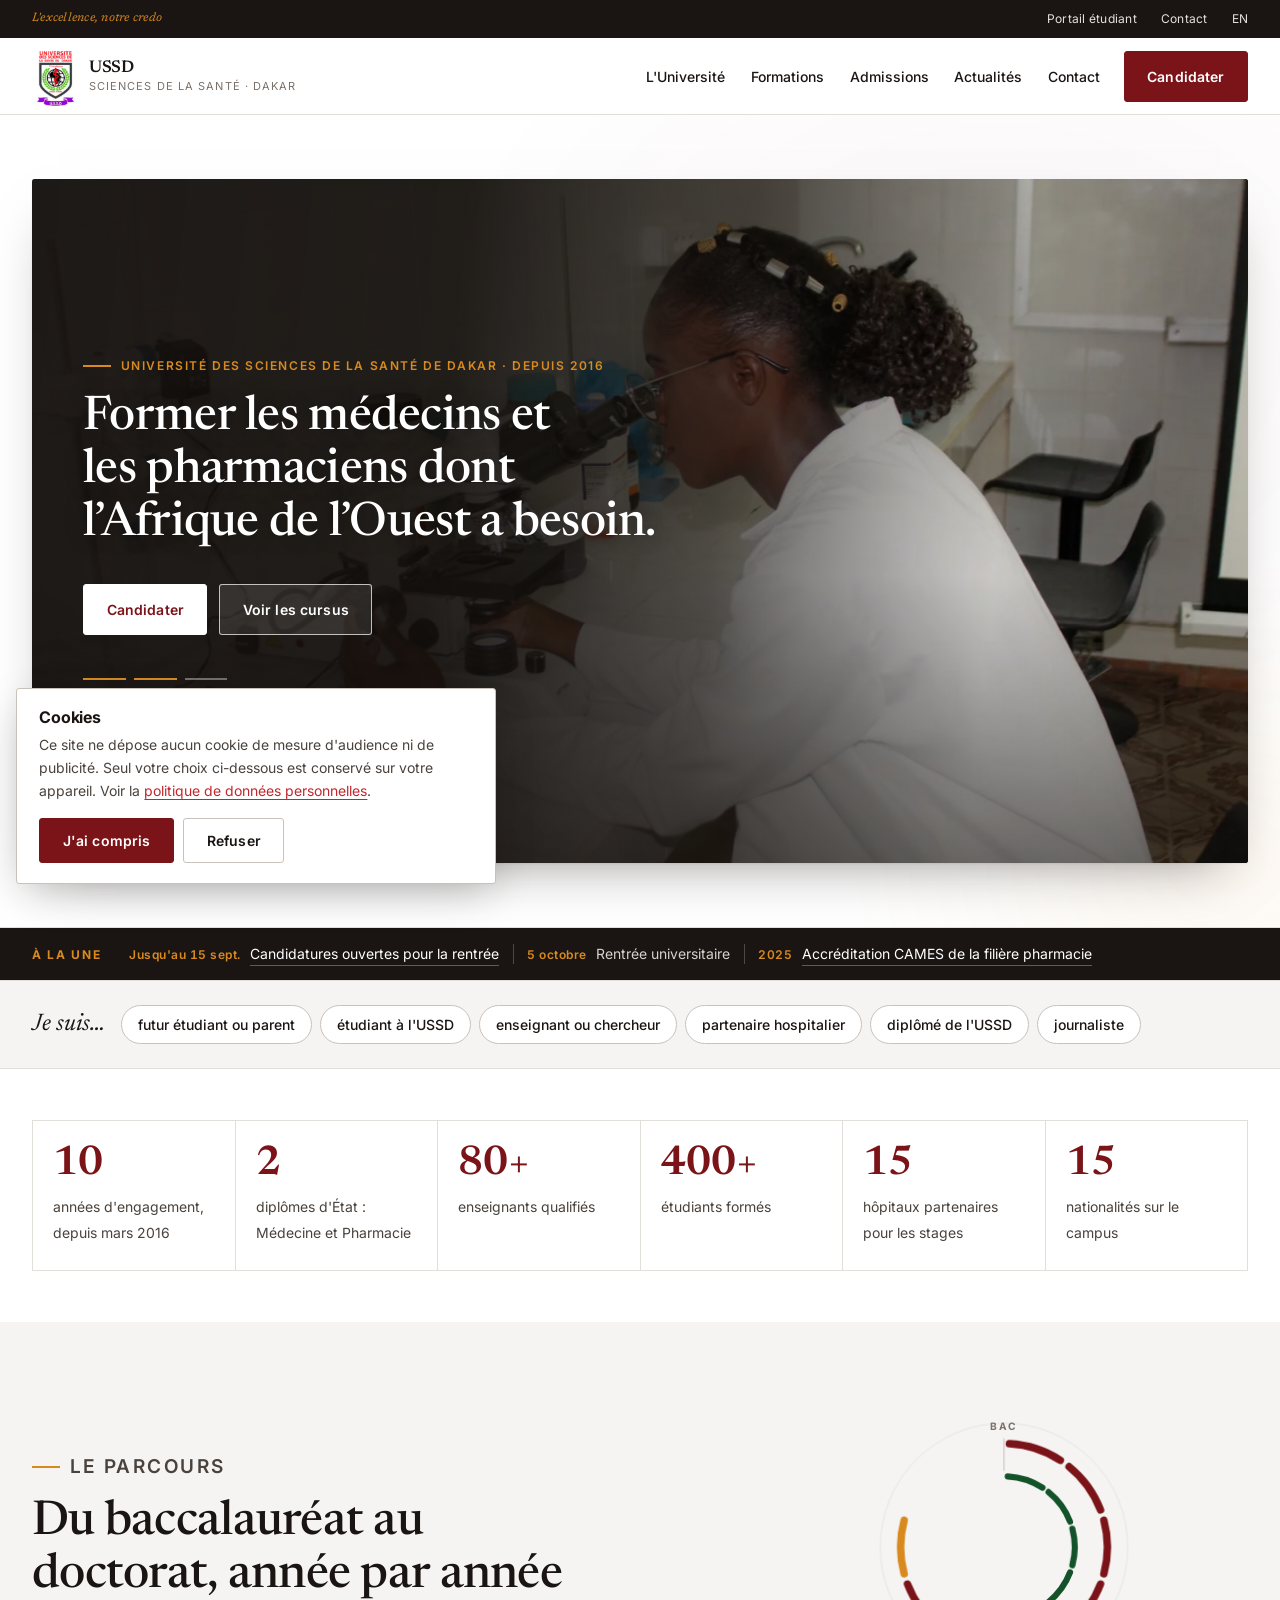
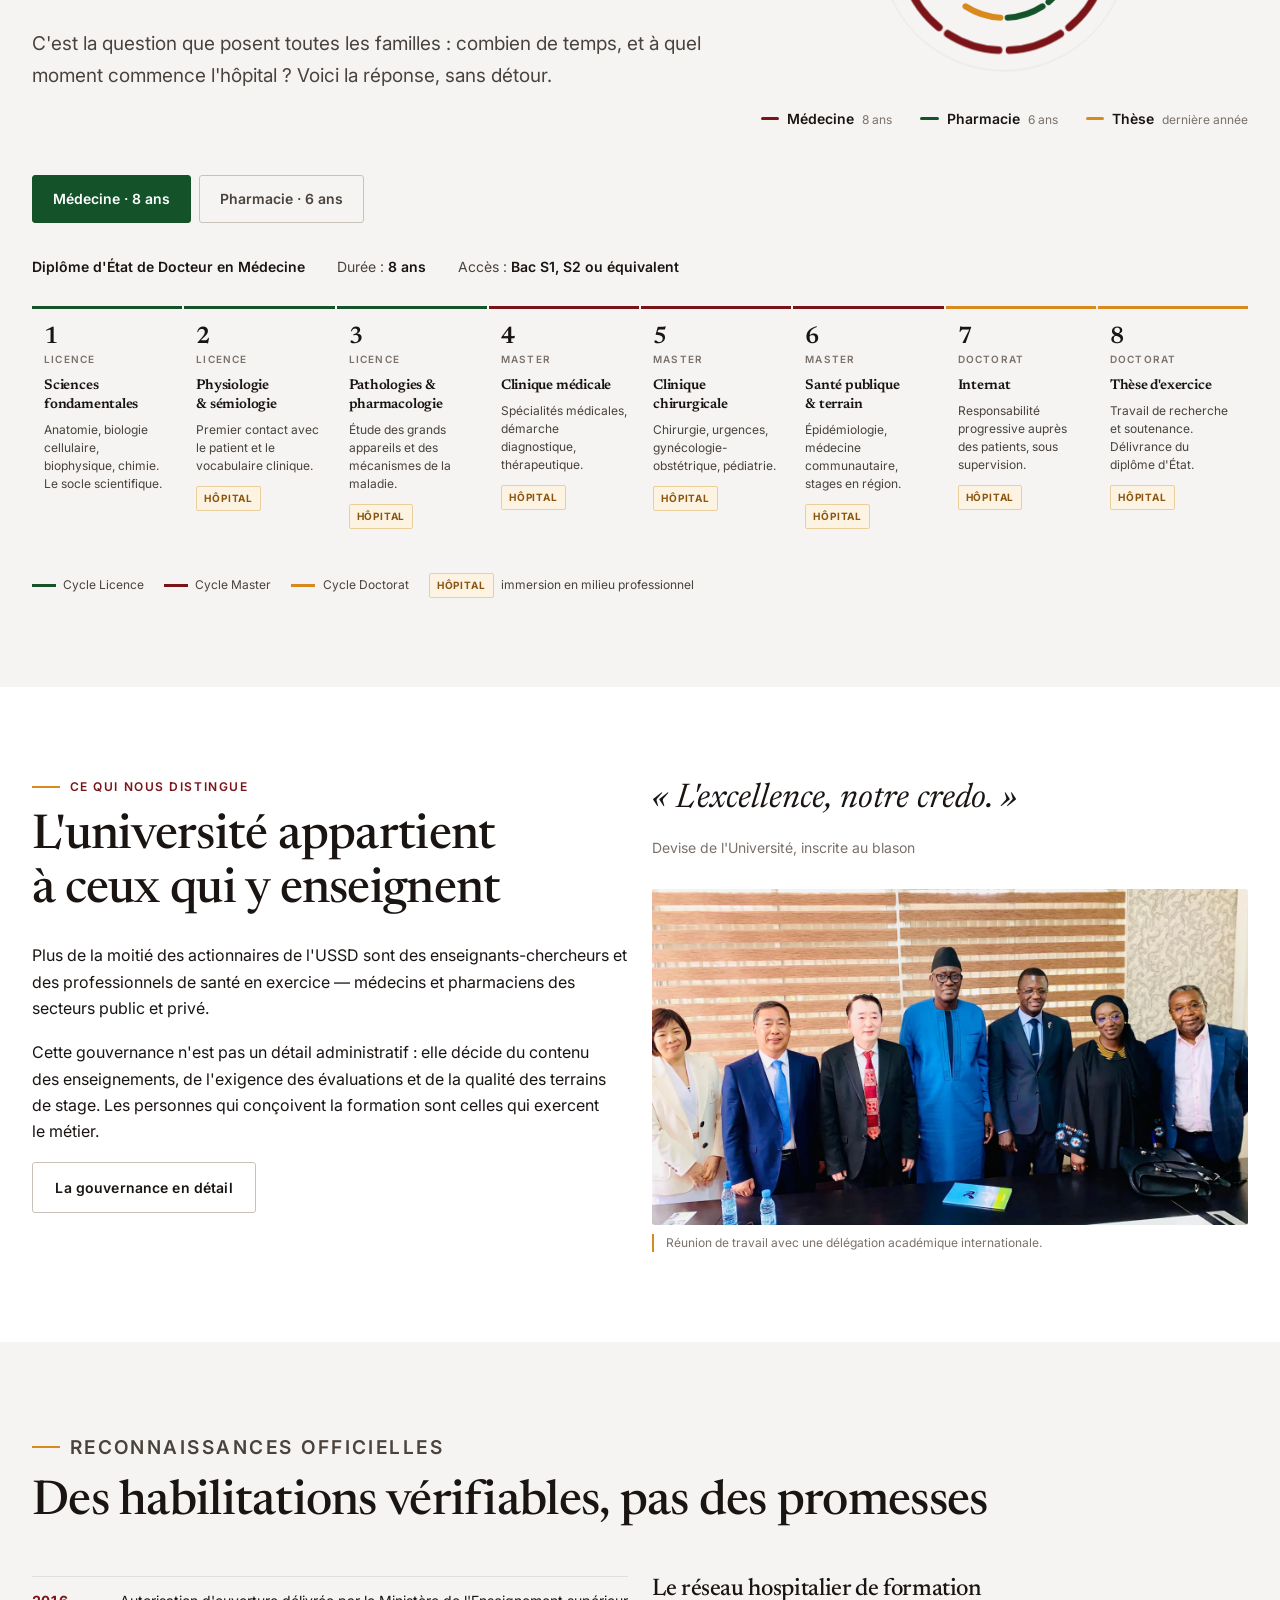
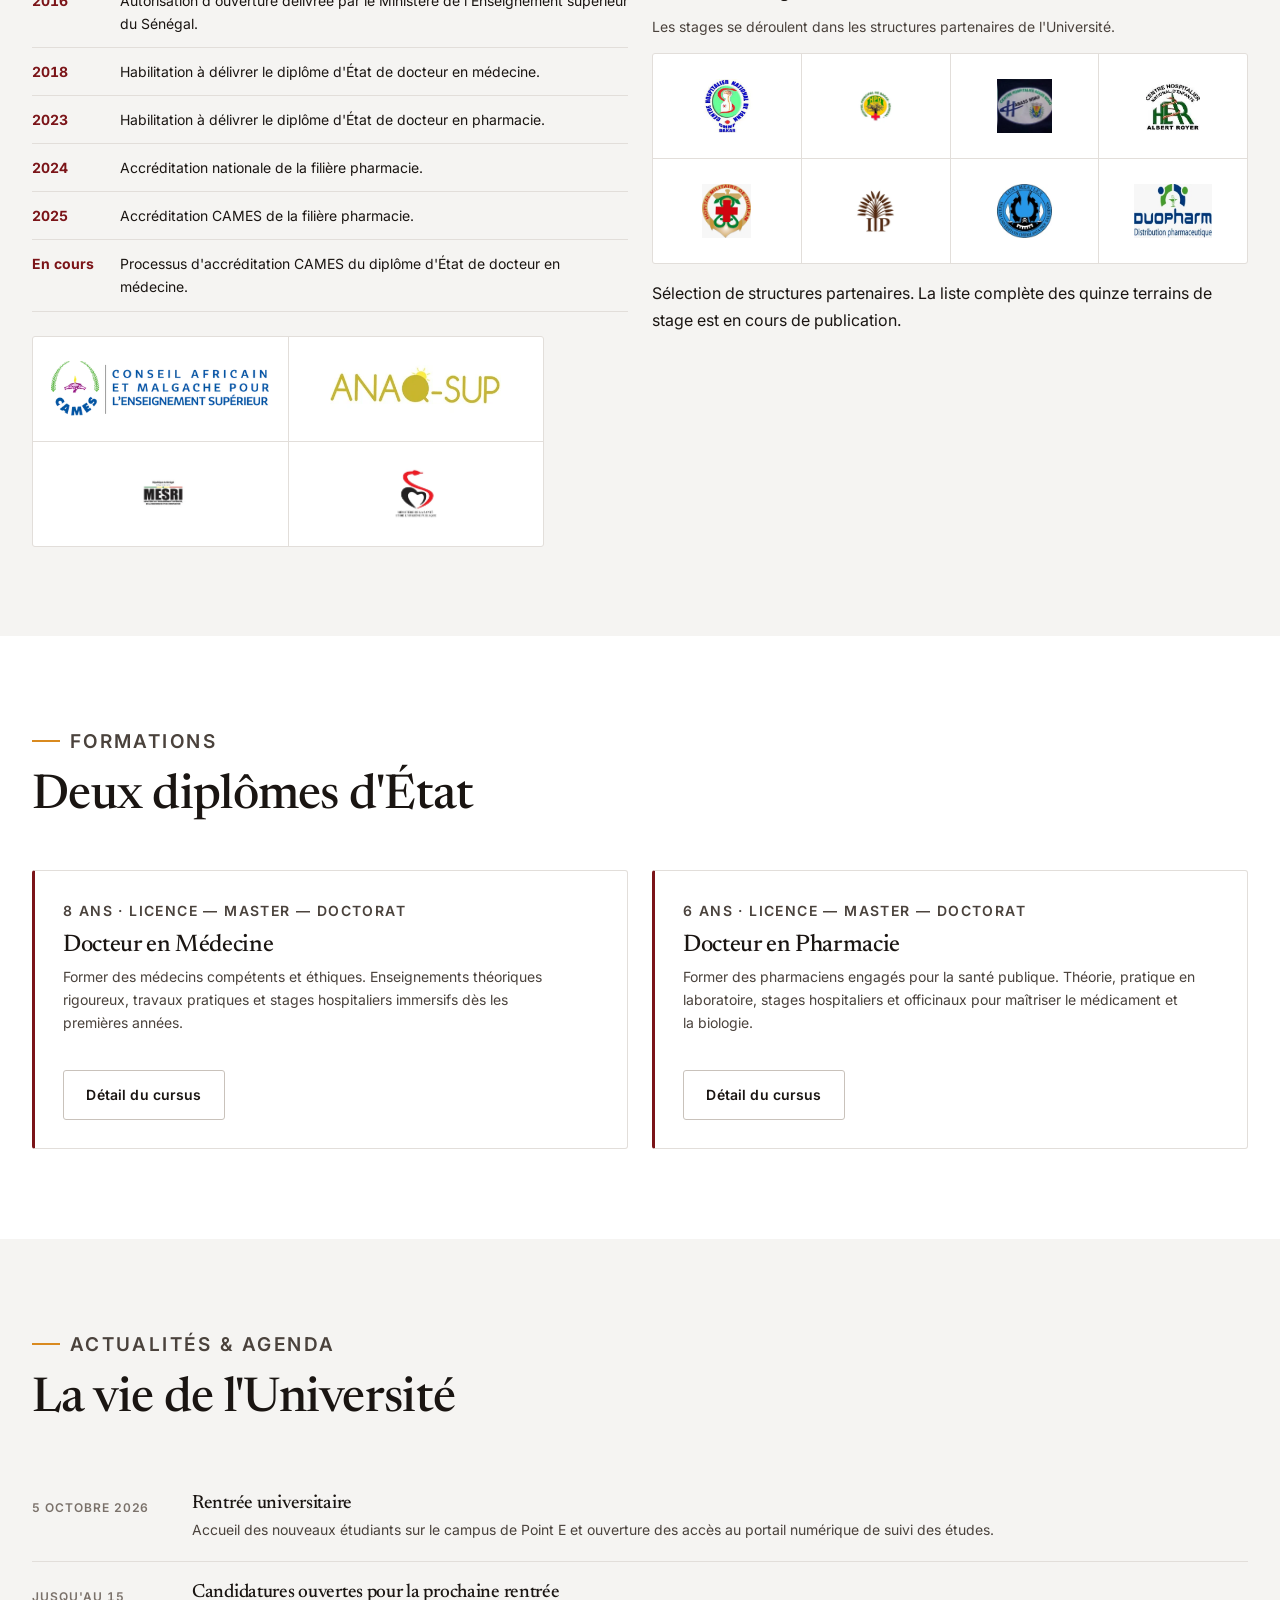
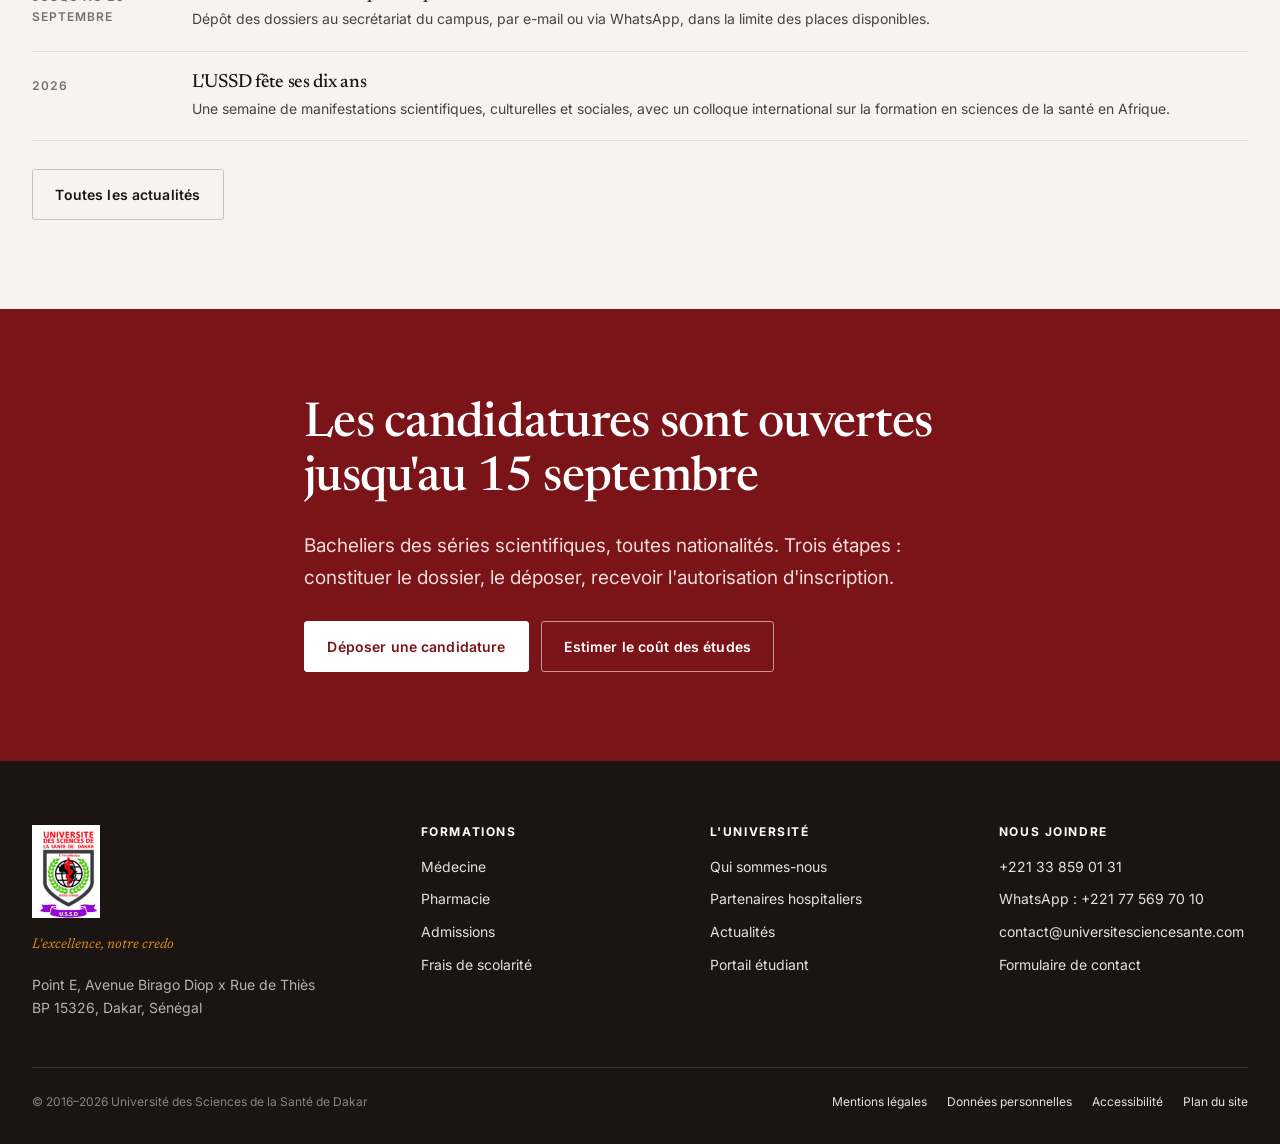
==== index.html @ 360b91de "Site USSD — aperçu pour validation interne Site institutionnel statique de l'Université des Sciences" ====
<!DOCTYPE html>
<html lang="fr">
<head>
<meta charset="utf-8">
<meta name="viewport" content="width=device-width, initial-scale=1">
<title>USSD — Université des Sciences de la Santé de Dakar | Médecine & Pharmacie</title>
<meta name="description" content="Université privée d'enseignement supérieur reconnue par l'État du Sénégal. Diplômes d'État de Docteur en Médecine (8 ans) et de Docteur en Pharmacie (6 ans). Candidatures ouvertes du 30 juin au 15 septembre.">
<meta name="robots" content="noindex, nofollow">  <!-- APERCU : retirer cette ligne pour la mise en ligne publique -->
<link rel="canonical" href="https://www.universitesciencesante.com/">
<meta property="og:type" content="website">
<meta property="og:locale" content="fr_SN">
<meta property="og:site_name" content="Université des Sciences de la Santé de Dakar">
<meta property="og:title" content="USSD — Former les médecins et pharmaciens dont l'Afrique de l'Ouest a besoin">
<meta property="og:description" content="Deux diplômes d'État, un corps enseignant de plus de 80 praticiens, 15 hôpitaux partenaires. Dakar, depuis 2016.">
<meta property="og:url" content="https://www.universitesciencesante.com/">
<meta name="twitter:card" content="summary_large_image">
<meta name="theme-color" content="#7B1418">
<link rel="icon" href="assets/img/logo-ussd.png">

<link rel="preconnect" href="https://fonts.googleapis.com">
<link rel="preconnect" href="https://fonts.gstatic.com" crossorigin>
<link rel="stylesheet" href="https://fonts.googleapis.com/css2?family=Inter:wght@400;500;600;700&family=Newsreader:ital,opsz,wght@0,6..72,400;0,6..72,500;0,6..72,600;1,6..72,400&display=swap">
<link rel="stylesheet" href="assets/css/ussd.css">
<link rel="preload" as="image" href="assets/img/photos/slide-1-1400.webp"
      imagesrcset="assets/img/photos/slide-1-900.webp 900w, assets/img/photos/slide-1-1400.webp 1400w, assets/img/photos/slide-1-1900.webp 1900w"
      imagesizes="(max-width: 78rem) 100vw, 76rem" fetchpriority="high">
<script defer src="assets/js/ussd.js"></script>

<script type="application/ld+json">
{
  "@context": "https://schema.org",
  "@type": "CollegeOrUniversity",
  "name": "Université des Sciences de la Santé de Dakar",
  "alternateName": "USSD",
  "slogan": "L'excellence, notre credo",
  "foundingDate": "2016-03-29",
  "url": "https://www.universitesciencesante.com/",
  "logo": "https://www.universitesciencesante.com/assets/img/logo-ussd.png",
  "email": "contact@universitesciencesante.com",
  "telephone": "+221338590131",
  "address": {
    "@type": "PostalAddress",
    "streetAddress": "Point E, Avenue Birago Diop x Rue de Thiès, BP 15326",
    "addressLocality": "Dakar",
    "addressCountry": "SN"
  },
  "hasCredential": [
    { "@type": "EducationalOccupationalCredential", "name": "Diplôme d'État de Docteur en Médecine", "credentialCategory": "degree" },
    { "@type": "EducationalOccupationalCredential", "name": "Diplôme d'État de Docteur en Pharmacie", "credentialCategory": "degree" }
  ]
}
</script>
</head>
<body>
<a class="skip-link" href="#contenu">Aller au contenu principal</a>

<div class="topbar">
  <div class="wrap">
    <span class="topbar__motto">L'excellence, notre credo</span>
    <a href="portail.html">Portail étudiant</a>
    <a href="contact.html">Contact</a>
    <a href="#" lang="en" hreflang="en" aria-label="Switch to English — coming soon">EN</a>
  </div>
</div>

<header class="masthead">
  <div class="wrap">
    <a class="brand" href="index.html">
      <img src="assets/img/logo-ussd.png" alt="" width="44" height="59">
      <span>
        <span class="brand__name">USSD</span>
        <span class="brand__sub">Sciences de la santé · Dakar</span>
      </span>
    </a>

    <button class="nav-toggle" type="button" aria-expanded="false" aria-controls="nav-principal">
      <span class="nav-toggle__text">Menu</span>
    </button>

    <nav class="nav" id="nav-principal" aria-label="Navigation principale">
      <ul>
        <li><a href="l-universite.html">L'Université</a></li>
        <li><a href="formations.html">Formations</a></li>
        <li><a href="admissions.html">Admissions</a></li>
        <li><a href="actualites.html">Actualités</a></li>
        <li><a href="contact.html">Contact</a></li>
      </ul>
    </nav>

    <a class="btn btn--primary" href="admissions.html#candidater">Candidater</a>
  </div>
</header>

<main id="contenu">

  <!-- Hero — l'accroche est posee sur le diaporama, qui occupe toute la
       largeur de la zone. La lisibilite repose sur un voile degrade dense
       a gauche : mesure a 6:1 minimum sur les trois images, soit au-dela
       du AA exige. La legende de l'etape reste sous l'image, sur fond clair. -->
  <section class="hero" id="diaporama" role="region"
           aria-roledescription="carrousel"
           aria-label="L&rsquo;Université des Sciences de la Santé de Dakar en trois temps">
    <div class="wrap">

      <div class="diapo">
        <div class="diapo__scene">
          <figure class="diapo__slide is-active" role="group"
                  aria-roledescription="diapositive" aria-label="1 sur 3">
            <img src="assets/img/photos/slide-1-1400.webp"
                 srcset="assets/img/photos/slide-1-900.webp 900w,
                         assets/img/photos/slide-1-1400.webp 1400w,
                         assets/img/photos/slide-1-1900.webp 1900w"
                 sizes="(max-width: 78rem) 100vw, 76rem"
                 alt="Étudiants de l&rsquo;USSD réunis derrière le drapeau du Mali lors de la journée d&rsquo;intégration"
                 width="1400" height="788" fetchpriority="high" decoding="async">
          </figure>
          <figure class="diapo__slide" role="group"
                  aria-roledescription="diapositive" aria-label="2 sur 3">
            <img src="assets/img/photos/slide-2-1400.webp"
                 srcset="assets/img/photos/slide-2-900.webp 900w,
                         assets/img/photos/slide-2-1400.webp 1400w,
                         assets/img/photos/slide-2-1900.webp 1900w"
                 sizes="(max-width: 78rem) 100vw, 76rem"
                 alt="Étudiante de l&rsquo;USSD en blouse blanche observant un échantillon au microscope"
                 width="1400" height="788" loading="lazy" decoding="async">
          </figure>
          <figure class="diapo__slide" role="group"
                  aria-roledescription="diapositive" aria-label="3 sur 3">
            <img src="assets/img/photos/slide-3-1400.webp"
                 srcset="assets/img/photos/slide-3-900.webp 900w,
                         assets/img/photos/slide-3-1400.webp 1400w,
                         assets/img/photos/slide-3-1900.webp 1900w"
                 sizes="(max-width: 78rem) 100vw, 76rem"
                 alt="Diplômés et enseignants de l&rsquo;USSD en toge lors de la remise des diplômes d&rsquo;État"
                 width="1400" height="788" loading="lazy" decoding="async">
          </figure>

          <div class="diapo__voile" aria-hidden="true"></div>
          <p id="diapo-vue" class="visually-hidden" aria-live="off">Image 1 sur 3 : arriver.</p>

          <div class="diapo__contenu">
            <p class="eyebrow">Université des Sciences de la Santé de Dakar &middot; depuis 2016</p>
            <h1>Former les médecins et les pharmaciens dont l&rsquo;Afrique de l&rsquo;Ouest a besoin.</h1>
            <div class="hero__actions">
              <a class="btn btn--light" href="admissions.html#candidater">Candidater</a>
              <a class="btn btn--contour" href="formations.html">Voir les cursus</a>
            </div>

            <div class="diapo__pilote">
              <!-- Obligatoire tant que le diaporama defile seul (WCAG 2.2.2).
                   Invisible a la souris, revele des qu'il recoit le focus. -->
              <button type="button" class="diapo__arret" data-diapo="pause"
                      aria-label="Arrêter le défilement automatique">Arrêter le défilement</button>
              <div class="diapo__jauge">
                <button type="button" class="pas is-active" data-vers="0" aria-label="Afficher l&rsquo;image 1 sur 3 : arriver" aria-current="true"><i></i></button>
                <button type="button" class="pas" data-vers="1" aria-label="Afficher l&rsquo;image 2 sur 3 : se former" aria-current="false"><i></i></button>
                <button type="button" class="pas" data-vers="2" aria-label="Afficher l&rsquo;image 3 sur 3 : devenir" aria-current="false"><i></i></button>
              </div>
            </div>
          </div>
        </div>

      </div>

    </div>
  </section>

  <!-- Bandeau d'annonces daté (exigence n° 6 du brief : « bandeau d'actualités
       mis à jour en continu »). Trois faits datés maximum, le plus urgent en tête.
       À tenir à jour : une annonce périmée décrédibilise plus qu'elle n'informe. -->
  <aside class="annonces" aria-label="Annonces en cours">
    <div class="wrap annonces__row">
      <p class="annonces__label">À la une</p>
      <ul>
        <li>
          <time datetime="2026-09-15">Jusqu'au 15 sept.</time>
          <a href="admissions.html#candidater">Candidatures ouvertes pour la rentrée</a>
        </li>
        <li>
          <time datetime="2026-10-05">5 octobre</time>
          <span>Rentrée universitaire</span>
        </li>
        <li>
          <time datetime="2025">2025</time>
          <a href="#confiance-titre">Accréditation CAMES de la filière pharmacie</a>
        </li>
      </ul>
    </div>
  </aside>

  <!-- Sélecteur de parcours par profil : chaque persona à 2 clics de sa destination -->
  <section class="persona" aria-labelledby="persona-titre">
    <div class="wrap persona__row">
      <p class="persona__label" id="persona-titre">Je suis…</p>
      <ul class="persona__list">
        <li><a href="admissions.html">futur étudiant ou parent</a></li>
        <li><a href="portail.html">étudiant à l'USSD</a></li>
        <li><a href="l-universite.html#corps-enseignant">enseignant ou chercheur</a></li>
        <li><a href="l-universite.html#partenariats">partenaire hospitalier</a></li>
        <li><a href="l-universite.html#alumni">diplômé de l'USSD</a></li>
        <li><a href="contact.html#presse">journaliste</a></li>
      </ul>
    </div>
  </section>

  <!-- Chiffres clés : uniquement des données publiées par l'établissement -->
  <section class="band band--tight" aria-labelledby="chiffres-titre">
    <div class="wrap">
      <h2 class="visually-hidden" id="chiffres-titre">L'USSD en chiffres</h2>
      <div class="stats">
        <div class="stat"><span class="stat__value">10</span><span class="stat__label">années d'engagement, depuis mars 2016</span></div>
        <div class="stat"><span class="stat__value">2</span><span class="stat__label">diplômes d'État : Médecine et Pharmacie</span></div>
        <div class="stat"><span class="stat__value">80+</span><span class="stat__label">enseignants qualifiés</span></div>
        <div class="stat"><span class="stat__value">400+</span><span class="stat__label">étudiants formés</span></div>
        <div class="stat"><span class="stat__value">15</span><span class="stat__label">hôpitaux partenaires pour les stages</span></div>
        <div class="stat"><span class="stat__value">15</span><span class="stat__label">nationalités sur le campus</span></div>
      </div>
    </div>
  </section>

  <!-- ================= SIGNATURE : LE PARCOURS ================= -->
  <section class="band band--mist" aria-labelledby="parcours-titre">
    <div class="wrap">
      <div class="parcours-tete">
        <div class="section-head" style="margin-bottom:0">
          <p class="eyebrow">Le parcours</p>
        <h2 id="parcours-titre">Du baccalauréat au doctorat, année par année</h2>
        <p>
          C'est la question que posent toutes les familles : combien de temps, et à quel moment
          commence l'hôpital&nbsp;? Voici la réponse, sans détour.
        </p>
        </div>
      <div class="hero__objet reveal">
        <svg class="cursus" viewBox="0 0 400 400" role="img"
             aria-labelledby="cursus-titre cursus-desc">
          <title id="cursus-titre">Les deux cursus de l&rsquo;USSD</title>
          <desc id="cursus-desc">Deux arcs concentriques. L&rsquo;arc extérieur compte huit
            segments, un par année du diplôme d&rsquo;État de docteur en médecine. L&rsquo;arc
            intérieur en compte six, un par année du diplôme d&rsquo;État de docteur en
            pharmacie. Les deux arcs partent du haut du cadran, au baccalauréat. Le dernier segment de chaque arc marque l&rsquo;année de thèse.</desc>

          <circle class="cadre" cx="200" cy="200" r="182"/>

          <!-- Origine commune : le baccalaureat, en haut du cadran. -->
          <line class="origine" x1="200" y1="40" x2="200" y2="88"/>
          <text class="origine-txt" x="200" y="28">BAC</text>

          <!-- medecine : 8 ans -->
          <path class="arc arc--medecine" style="--i:0" d="M 207.96 48.21 A 152.0 152.0 0 0 1 282.79 72.52"/>
          <path class="arc arc--medecine" style="--i:1" d="M 295.66 81.87 A 152.0 152.0 0 0 1 341.90 145.53"/>
          <path class="arc arc--medecine" style="--i:2" d="M 346.82 160.66 A 152.0 152.0 0 0 1 346.82 239.34"/>
          <path class="arc arc--medecine" style="--i:3" d="M 341.90 254.47 A 152.0 152.0 0 0 1 295.66 318.13"/>
          <path class="arc arc--medecine" style="--i:4" d="M 282.79 327.48 A 152.0 152.0 0 0 1 207.96 351.79"/>
          <path class="arc arc--medecine" style="--i:5" d="M 192.04 351.79 A 152.0 152.0 0 0 1 117.21 327.48"/>
          <path class="arc arc--medecine" style="--i:6" d="M 104.34 318.13 A 152.0 152.0 0 0 1 58.10 254.47"/>
          <path class="arc arc--medecine is-diplome" style="--i:7" d="M 53.18 239.34 A 152.0 152.0 0 0 1 53.18 160.66"/>

          <!-- pharmacie : 6 ans -->
          <path class="arc arc--pharmacie" style="--i:1" d="M 205.44 96.14 A 104.0 104.0 0 0 1 256.64 112.78"/>
          <path class="arc arc--pharmacie" style="--i:2" d="M 265.45 119.18 A 104.0 104.0 0 0 1 297.09 162.73"/>
          <path class="arc arc--pharmacie" style="--i:3" d="M 300.46 173.08 A 104.0 104.0 0 0 1 300.46 226.92"/>
          <path class="arc arc--pharmacie" style="--i:4" d="M 297.09 237.27 A 104.0 104.0 0 0 1 265.45 280.82"/>
          <path class="arc arc--pharmacie" style="--i:5" d="M 256.64 287.22 A 104.0 104.0 0 0 1 205.44 303.86"/>
          <path class="arc arc--pharmacie is-diplome" style="--i:6" d="M 194.56 303.86 A 104.0 104.0 0 0 1 143.36 287.22"/>
        </svg>

        <ul class="cursus-legende">
          <li><i class="chip chip--medecine"></i><b>Médecine</b><span>8 ans</span></li>
          <li><i class="chip chip--pharmacie"></i><b>Pharmacie</b><span>6 ans</span></li>
          <li><i class="chip chip--diplome"></i><b>Thèse</b><span>dernière année</span></li>
        </ul>
      </div>
      </div>

      <div class="tabs" role="tablist" data-tabs="parcours" aria-label="Choisir un cursus">
        <button class="tab" role="tab" id="tab-medecine" aria-controls="panneau-medecine" aria-selected="true" type="button">Médecine · 8 ans</button>
        <button class="tab" role="tab" id="tab-pharmacie" aria-controls="panneau-pharmacie" aria-selected="false" tabindex="-1" type="button">Pharmacie · 6 ans</button>
      </div>

      <!-- CONTENU À VALIDER par la direction pédagogique : la répartition par année
           ci-dessous suit l'architecture LMD annoncée. Les intitulés précis de chaque
           année doivent être confirmés avant mise en ligne. -->
      <div class="parcours" role="tabpanel" id="panneau-medecine" aria-labelledby="tab-medecine" tabindex="0">
        <div class="parcours__meta">
          <span><b>Diplôme d'État de Docteur en Médecine</b></span>
          <span>Durée&nbsp;: <b>8 ans</b></span>
          <span>Accès&nbsp;: <b>Bac S1, S2 ou équivalent</b></span>
        </div>
        <ol class="ladder" style="--years:8">
          <li class="year" data-cycle="1"><span class="year__n">1<small>Licence</small></span><h3 class="year__title">Sciences fondamentales</h3><p class="year__desc">Anatomie, biologie cellulaire, biophysique, chimie. Le socle scientifique.</p></li>
          <li class="year" data-cycle="1"><span class="year__n">2<small>Licence</small></span><h3 class="year__title">Physiologie &amp; sémiologie</h3><p class="year__desc">Premier contact avec le patient et le vocabulaire clinique.</p><span class="year__flag">Hôpital</span></li>
          <li class="year" data-cycle="1"><span class="year__n">3<small>Licence</small></span><h3 class="year__title">Pathologies &amp; pharmacologie</h3><p class="year__desc">Étude des grands appareils et des mécanismes de la maladie.</p><span class="year__flag">Hôpital</span></li>
          <li class="year" data-cycle="2"><span class="year__n">4<small>Master</small></span><h3 class="year__title">Clinique médicale</h3><p class="year__desc">Spécialités médicales, démarche diagnostique, thérapeutique.</p><span class="year__flag">Hôpital</span></li>
          <li class="year" data-cycle="2"><span class="year__n">5<small>Master</small></span><h3 class="year__title">Clinique chirurgicale</h3><p class="year__desc">Chirurgie, urgences, gynécologie-obstétrique, pédiatrie.</p><span class="year__flag">Hôpital</span></li>
          <li class="year" data-cycle="2"><span class="year__n">6<small>Master</small></span><h3 class="year__title">Santé publique &amp; terrain</h3><p class="year__desc">Épidémiologie, médecine communautaire, stages en région.</p><span class="year__flag">Hôpital</span></li>
          <li class="year" data-cycle="3"><span class="year__n">7<small>Doctorat</small></span><h3 class="year__title">Internat</h3><p class="year__desc">Responsabilité progressive auprès des patients, sous supervision.</p><span class="year__flag">Hôpital</span></li>
          <li class="year" data-cycle="3"><span class="year__n">8<small>Doctorat</small></span><h3 class="year__title">Thèse d'exercice</h3><p class="year__desc">Travail de recherche et soutenance. Délivrance du diplôme d'État.</p><span class="year__flag">Hôpital</span></li>
        </ol>
      </div>

      <div class="parcours" role="tabpanel" id="panneau-pharmacie" aria-labelledby="tab-pharmacie" tabindex="0" hidden>
        <div class="parcours__meta">
          <span><b>Diplôme d'État de Docteur en Pharmacie</b></span>
          <span>Durée&nbsp;: <b>6 ans</b></span>
          <span>Accès&nbsp;: <b>Bac S1, S2 ou équivalent</b></span>
        </div>
        <ol class="ladder" style="--years:6">
          <li class="year" data-cycle="1"><span class="year__n">1<small>Licence</small></span><h3 class="year__title">Sciences du médicament</h3><p class="year__desc">Chimie, physique, biologie, mathématiques appliquées à la santé.</p></li>
          <li class="year" data-cycle="1"><span class="year__n">2<small>Licence</small></span><h3 class="year__title">Chimie analytique &amp; galénique</h3><p class="year__desc">Formulation, contrôle qualité, travaux pratiques en laboratoire.</p><span class="year__flag">Laboratoire</span></li>
          <li class="year" data-cycle="1"><span class="year__n">3<small>Licence</small></span><h3 class="year__title">Pharmacologie &amp; microbiologie</h3><p class="year__desc">Mécanismes d'action, interactions, agents infectieux.</p><span class="year__flag">Laboratoire</span></li>
          <li class="year" data-cycle="2"><span class="year__n">4<small>Master</small></span><h3 class="year__title">Biologie médicale</h3><p class="year__desc">Hématologie, biochimie clinique, immunologie, parasitologie.</p><span class="year__flag">Hôpital</span></li>
          <li class="year" data-cycle="2"><span class="year__n">5<small>Master</small></span><h3 class="year__title">Pharmacie clinique &amp; officine</h3><p class="year__desc">Dispensation, suivi thérapeutique, santé publique du médicament.</p><span class="year__flag">Officine</span></li>
          <li class="year" data-cycle="3"><span class="year__n">6<small>Doctorat</small></span><h3 class="year__title">Thèse d'exercice</h3><p class="year__desc">Stage professionnel long, mémoire de recherche et soutenance.</p><span class="year__flag">Hôpital</span></li>
        </ol>
      </div>

      <p class="legend">
        <span><i style="background:var(--laurel)"></i> Cycle Licence</span>
        <span><i style="background:var(--oxblood)"></i> Cycle Master</span>
        <span><i style="background:var(--ochre)"></i> Cycle Doctorat</span>
        <span><span class="year__flag" style="margin:0">Hôpital</span> immersion en milieu professionnel</span>
      </p>
    </div>
  </section>

  <!-- Ce qui distingue l'établissement : la gouvernance, fait vérifiable et rare -->
  <section class="band" aria-labelledby="gouvernance-titre">
    <div class="wrap grid grid--2">
      <div>
        <p class="eyebrow">Ce qui nous distingue</p>
        <h2 id="gouvernance-titre">L'université appartient à ceux qui y enseignent</h2>
        <p class="measure">
          Plus de la moitié des actionnaires de l'USSD sont des enseignants-chercheurs et des
          professionnels de santé en exercice — médecins et pharmaciens des secteurs public et privé.
        </p>
        <p class="measure">
          Cette gouvernance n'est pas un détail administratif&nbsp;: elle décide du contenu des
          enseignements, de l'exigence des évaluations et de la qualité des terrains de stage.
          Les personnes qui conçoivent la formation sont celles qui exercent le métier.
        </p>
        <p><a class="btn btn--ghost" href="l-universite.html">La gouvernance en détail</a></p>
      </div>
      <div>
        <blockquote class="quote">
          « L'excellence, notre credo. »
          <cite>Devise de l'Université, inscrite au blason</cite>
        </blockquote>
        <figure class="figure figure--wide" style="margin-top:2rem">
          <img src="assets/img/photos/delegation.webp" alt="Responsables de l'USSD et délégation académique internationale réunis en salle de conseil" width="1400" height="788" loading="lazy" decoding="async">
          <figcaption>Réunion de travail avec une délégation académique internationale.</figcaption>
        </figure>
      </div>
    </div>
  </section>

  <!-- Signaux de confiance : accréditations datées + réseau hospitalier -->
  <section class="band band--mist" aria-labelledby="confiance-titre">
    <div class="wrap">
      <div class="section-head">
        <p class="eyebrow">Reconnaissances officielles</p>
        <h2 id="confiance-titre">Des habilitations vérifiables, pas des promesses</h2>
      </div>
      <div class="grid grid--2">
        <div>
          <ul class="facts">
            <li><time datetime="2016">2016</time><span>Autorisation d'ouverture délivrée par le Ministère de l'Enseignement supérieur du Sénégal.</span></li>
            <li><time datetime="2018">2018</time><span>Habilitation à délivrer le diplôme d'État de docteur en médecine.</span></li>
            <li><time datetime="2023">2023</time><span>Habilitation à délivrer le diplôme d'État de docteur en pharmacie.</span></li>
            <li><time datetime="2024">2024</time><span>Accréditation nationale de la filière pharmacie.</span></li>
            <li><time datetime="2025">2025</time><span>Accréditation CAMES de la filière pharmacie.</span></li>
            <li><time datetime="2026">En cours</time><span>Processus d'accréditation CAMES du diplôme d'État de docteur en médecine.</span></li>
          </ul>
          <ul class="logo-wall" style="max-width:32rem;grid-template-columns:repeat(2,1fr)">
            <li><img src="assets/img/logos/logo-cames.webp" alt="CAMES — Conseil africain et malgache pour l'enseignement supérieur" width="320" height="80" loading="lazy" decoding="async"></li>
            <li><img src="assets/img/logos/logo-anaqsup.webp" alt="ANAQ-Sup — Autorité nationale d'assurance qualité de l'enseignement supérieur" width="320" height="102" loading="lazy" decoding="async"></li>
            <li><img src="assets/img/logos/logo-mesri.webp" alt="Ministère de l'Enseignement supérieur, de la Recherche et de l'Innovation" width="240" height="255" loading="lazy" decoding="async"></li>
            <li><img src="assets/img/logos/logo-min-sante.webp" alt="Ministère de la Santé du Sénégal" width="225" height="225" loading="lazy" decoding="async"></li>
          </ul>
        </div>
        <div>
          <h3>Le réseau hospitalier de formation</h3>
          <p style="color:var(--ink-soft);font-size:var(--t-sm)">
            Les stages se déroulent dans les structures partenaires de l'Université.
          </p>
          <ul class="logo-wall">
            <li><img src="assets/img/logos/logo-fann.webp" alt="Hôpital de Fann" width="240" height="171" loading="lazy" decoding="async"></li>
            <li><img src="assets/img/logos/logo-hopital-principal.webp" alt="Hôpital Principal de Dakar" width="240" height="240" loading="lazy" decoding="async"></li>
            <li><img src="assets/img/logos/logo-abass-ndao.webp" alt="Hôpital Abass Ndao" width="225" height="224" loading="lazy" decoding="async"></li>
            <li><img src="assets/img/logos/logo-albert-royer.webp" alt="Hôpital d'enfants Albert Royer" width="153" height="153" loading="lazy" decoding="async"></li>
            <li><img src="assets/img/logos/logo-ouakam.webp" alt="Hôpital de Ouakam" width="240" height="267" loading="lazy" decoding="async"></li>
            <li><img src="assets/img/logos/logo-institut-pasteur.webp" alt="Institut Pasteur de Dakar" width="240" height="240" loading="lazy" decoding="async"></li>
            <li><img src="assets/img/logos/logo-ucad.webp" alt="Université Cheikh Anta Diop de Dakar" width="240" height="135" loading="lazy" decoding="async"></li>
            <li><img src="assets/img/logos/logo-duopharm.webp" alt="Duopharm" width="240" height="168" loading="lazy" decoding="async"></li>
          </ul>
          <p class="hint" style="margin-top:1rem">Sélection de structures partenaires. La liste complète des quinze terrains de stage est en cours de publication.</p>
        </div>
      </div>
    </div>
  </section>

  <!-- Les deux formations -->
  <section class="band" aria-labelledby="formations-titre">
    <div class="wrap">
      <div class="section-head">
        <p class="eyebrow">Formations</p>
        <h2 id="formations-titre">Deux diplômes d'État</h2>
      </div>
      <div class="grid grid--2">
        <article class="card card--feature">
          <p class="card__kicker">8 ans · Licence — Master — Doctorat</p>
          <h3>Docteur en Médecine</h3>
          <p>
            Former des médecins compétents et éthiques. Enseignements théoriques rigoureux,
            travaux pratiques et stages hospitaliers immersifs dès les premières années.
          </p>
          <div class="card__foot"><a class="btn btn--ghost" href="formations.html#medecine">Détail du cursus</a></div>
        </article>
        <article class="card card--feature">
          <p class="card__kicker">6 ans · Licence — Master — Doctorat</p>
          <h3>Docteur en Pharmacie</h3>
          <p>
            Former des pharmaciens engagés pour la santé publique. Théorie, pratique en laboratoire,
            stages hospitaliers et officinaux pour maîtriser le médicament et la biologie.
          </p>
          <div class="card__foot"><a class="btn btn--ghost" href="formations.html#pharmacie">Détail du cursus</a></div>
        </article>
      </div>
    </div>
  </section>

  <!-- Actualités -->
  <section class="band band--mist" aria-labelledby="actu-titre">
    <div class="wrap">
      <div class="section-head">
        <p class="eyebrow">Actualités &amp; agenda</p>
        <h2 id="actu-titre">La vie de l'Université</h2>
      </div>
      <div class="news-item">
        <time datetime="2026-10-05">5 octobre 2026</time>
        <div>
          <h3>Rentrée universitaire</h3>
          <p>Accueil des nouveaux étudiants sur le campus de Point E et ouverture des accès au portail numérique de suivi des études.</p>
        </div>
      </div>
      <div class="news-item">
        <time datetime="2026-09-15">Jusqu'au 15 septembre</time>
        <div>
          <h3>Candidatures ouvertes pour la prochaine rentrée</h3>
          <p>Dépôt des dossiers au secrétariat du campus, par e-mail ou via WhatsApp, dans la limite des places disponibles.</p>
        </div>
      </div>
      <div class="news-item">
        <time datetime="2026-03-29">2026</time>
        <div>
          <h3>L'USSD fête ses dix ans</h3>
          <p>Une semaine de manifestations scientifiques, culturelles et sociales, avec un colloque international sur la formation en sciences de la santé en Afrique.</p>
        </div>
      </div>
      <p style="margin-top:1.75rem"><a class="btn btn--ghost" href="actualites.html">Toutes les actualités</a></p>
    </div>
  </section>

  <!-- Appel à candidature -->
  <section class="band cta-band" aria-labelledby="cta-titre">
    <div class="wrap measure">
      <h2 id="cta-titre">Les candidatures sont ouvertes jusqu'au 15 septembre</h2>
      <p>
        Bacheliers des séries scientifiques, toutes nationalités. Trois étapes&nbsp;:
        constituer le dossier, le déposer, recevoir l'autorisation d'inscription.
      </p>
      <div class="btn-row">
        <a class="btn btn--light" href="admissions.html#candidater">Déposer une candidature</a>
        <a class="btn btn--light" href="admissions.html#frais" style="background:transparent;color:#fff;border-color:rgba(255,255,255,.55)">Estimer le coût des études</a>
      </div>
    </div>
  </section>

</main>

<footer class="footer">
  <div class="wrap">
    <div class="footer__grid">
      <div class="footer__brand">
        <img src="assets/img/logo-ussd.png" alt="" width="68" height="91">
        <p class="footer__motto">L'excellence, notre credo</p>
        <p style="margin:0">
          Point E, Avenue Birago Diop x Rue de Thiès<br>
          BP 15326, Dakar, Sénégal
        </p>
      </div>
      <div>
        <h3>Formations</h3>
        <ul>
          <li><a href="formations.html#medecine">Médecine</a></li>
          <li><a href="formations.html#pharmacie">Pharmacie</a></li>
          <li><a href="admissions.html">Admissions</a></li>
          <li><a href="admissions.html#frais">Frais de scolarité</a></li>
        </ul>
      </div>
      <div>
        <h3>L'Université</h3>
        <ul>
          <li><a href="l-universite.html">Qui sommes-nous</a></li>
          <li><a href="l-universite.html#partenariats">Partenaires hospitaliers</a></li>
          <li><a href="actualites.html">Actualités</a></li>
          <li><a href="portail.html">Portail étudiant</a></li>
        </ul>
      </div>
      <div>
        <h3>Nous joindre</h3>
        <ul>
          <li><a href="tel:+221338590131">+221 33 859 01 31</a></li>
          <li><a href="https://wa.me/221775697010">WhatsApp : +221 77 569 70 10</a></li>
          <li><a href="mailto:contact@universitesciencesante.com">contact@universitesciencesante.com</a></li>
          <li><a href="contact.html">Formulaire de contact</a></li>
        </ul>
      </div>
    </div>
    <div class="footer__legal">
      <p style="margin:0">© 2016–2026 Université des Sciences de la Santé de Dakar</p>
      <ul>
        <li><a href="mentions-legales.html">Mentions légales</a></li>
        <li><a href="confidentialite.html">Données personnelles</a></li>
        <li><a href="accessibilite.html">Accessibilité</a></li>
        <li><a href="sitemap.xml">Plan du site</a></li>
      </ul>
    </div>
  </div>
</footer>

<div class="cookie" id="cookie-banner" role="dialog" aria-labelledby="cookie-titre" aria-describedby="cookie-desc" hidden>
  <h2 id="cookie-titre">Cookies</h2>
  <p id="cookie-desc">
    Ce site ne dépose aucun cookie de mesure d'audience ni de publicité. Seul votre choix
    ci-dessous est conservé sur votre appareil. Voir la
    <a href="confidentialite.html">politique de données personnelles</a>.
  </p>
  <div class="cookie__actions">
    <button class="btn btn--primary" type="button" data-consent="accepte">J'ai compris</button>
    <button class="btn btn--ghost" type="button" data-consent="refuse">Refuser</button>
  </div>
</div>

</body>
</html>
---- assets/css/ussd.css ----
/* ==========================================================================
   USSD — Université des Sciences de la Santé de Dakar
   Design system. Tokens dérivés du blason : caducée (oxblood), couronne de
   laurier (vert), ruban (violet), accent ocre sahélien.
   ========================================================================== */

/* --- 1. Tokens ---------------------------------------------------------- */
:root {
  /* Couleur */
  --ink:        #1A1512;   /* texte principal, noir chaud */
  --ink-soft:   #4A423C;   /* texte secondaire */
  --ink-faint:  #7A716A;   /* légendes */
  --oxblood:    #7B1418;   /* institutionnel dominant */
  --oxblood-dk: #5A0E12;   /* survol, fonds profonds */
  --vermillon:  #C1272D;   /* action, liens */
  --laurel:     #14532A;   /* structure secondaire */
  --laurel-lt:  #E7F0E9;   /* fond laurier très clair */
  --ochre:      #D98A1F;   /* accent chaud — jamais en petit texte */
  --ochre-lt:   #FDF3E2;
  --paper:      #FFFFFF;
  --mist:       #F5F4F2;   /* fond de section */
  --line:       #E2DEDA;   /* filets */
  --line-strong:#C9C2BB;

  /* Typographie */
  --display: "Newsreader", Georgia, "Times New Roman", serif;
  --body: "Inter", -apple-system, BlinkMacSystemFont, "Segoe UI", Roboto, sans-serif;

  --t-xs:   0.75rem;
  --t-sm:   0.875rem;
  --t-base: 1rem;
  --t-lg:   clamp(1.0625rem, 0.4vw + 0.98rem, 1.1875rem);
  --t-xl:   clamp(1.25rem, 0.8vw + 1.1rem, 1.5rem);
  --t-2xl:  clamp(1.5rem, 1.4vw + 1.2rem, 2.125rem);
  --t-3xl:  clamp(1.875rem, 2.6vw + 1.3rem, 3rem);
  --t-4xl:  clamp(2.375rem, 4.6vw + 1.3rem, 4.5rem);

  /* Rythme */
  --gap:    1.25rem;
  --pad-y:  clamp(3.5rem, 7vw, 6.5rem);
  --max:    76rem;
  --max-txt: 42rem;
  --radius: 3px;   /* institutionnel : quasi droit, pas d'arrondi « app » */

  --shadow: 0 1px 2px rgba(26, 21, 18, .05), 0 8px 24px -12px rgba(26, 21, 18, .16);
}

/* --- 2. Base ------------------------------------------------------------ */
*, *::before, *::after { box-sizing: border-box; }

html { -webkit-text-size-adjust: 100%; scroll-behavior: smooth; }

body {
  margin: 0;
  background: var(--paper);
  color: var(--ink);
  font-family: var(--body);
  font-size: var(--t-base);
  line-height: 1.65;
  -webkit-font-smoothing: antialiased;
  text-rendering: optimizeLegibility;
}

h1, h2, h3, h4 {
  font-family: var(--display);
  font-weight: 500;
  line-height: 1.12;
  letter-spacing: -0.015em;
  margin: 0 0 .5em;
  text-wrap: balance;
}
h1 { font-size: var(--t-4xl); }
h2 { font-size: var(--t-3xl); }
h3 { font-size: var(--t-xl); }
h4 { font-size: var(--t-lg); }

p { margin: 0 0 1.1em; text-wrap: pretty; }
p:last-child { margin-bottom: 0; }

a { color: var(--vermillon); text-decoration-thickness: 1px; text-underline-offset: 3px; }
a:hover { color: var(--oxblood); }

img { max-width: 100%; height: auto; display: block; }

/* Accessibilité : focus visible partout, jamais supprimé */
:focus-visible {
  outline: 3px solid var(--ochre);
  outline-offset: 2px;
  border-radius: 2px;
}

.skip-link {
  position: absolute; left: -9999px; top: 0; z-index: 999;
  background: var(--ink); color: #fff; padding: .75rem 1.25rem;
  font-weight: 600; text-decoration: none;
}
.skip-link:focus { left: 0; }

.visually-hidden {
  position: absolute; width: 1px; height: 1px; overflow: hidden;
  clip: rect(0 0 0 0); clip-path: inset(50%); white-space: nowrap;
}

/* --- 3. Utilitaires de mise en page ------------------------------------- */
.wrap { width: min(100% - 2.5rem, var(--max)); margin-inline: auto; }
@media (max-width: 40rem) { .wrap { width: min(100% - 2rem, var(--max)); } }

.band { padding-block: var(--pad-y); }
.band--mist { background: var(--mist); }
.band--ink { background: var(--ink); color: #EDE9E5; }
.band--ink h2, .band--ink h3 { color: #fff; }
.band--tight { padding-block: clamp(2.5rem, 4vw, 3.5rem); }

.measure { max-width: var(--max-txt); }

/* Étiquette de section — encode la rubrique, pas de décor */
.eyebrow {
  font-size: var(--t-xs);
  font-weight: 600;
  letter-spacing: .13em;
  text-transform: uppercase;
  color: var(--oxblood);
  margin: 0 0 .9rem;
  display: flex;
  align-items: center;
  gap: .6rem;
}
.eyebrow::before {
  content: ""; width: 1.75rem; height: 2px;
  background: var(--ochre); flex: none;
}
.band--ink .eyebrow { color: var(--ochre); }

.section-head { margin-bottom: clamp(2rem, 3.5vw, 3rem); }
.section-head p { color: var(--ink-soft); font-size: var(--t-lg); max-width: var(--max-txt); }

/* --- 4. Boutons --------------------------------------------------------- */
.btn {
  display: inline-flex; align-items: center; gap: .5rem;
  font-family: var(--body); font-size: var(--t-sm); font-weight: 600;
  letter-spacing: .01em;
  padding: .8rem 1.4rem;
  border: 1.5px solid transparent;
  border-radius: var(--radius);
  cursor: pointer;
  text-decoration: none;
  transition: background-color .18s ease, color .18s ease, border-color .18s ease, transform .18s ease;
}
.btn:hover { transform: translateY(-1px); }
.btn--primary { background: var(--oxblood); color: #fff; border-color: var(--oxblood); }
.btn--primary:hover { background: var(--oxblood-dk); border-color: var(--oxblood-dk); color: #fff; }
.btn--ghost { background: transparent; color: var(--ink); border-color: var(--line-strong); }
.btn--ghost:hover { border-color: var(--ink); color: var(--ink); background: transparent; }
.btn--light { background: #fff; color: var(--oxblood); border-color: #fff; }
.btn--light:hover { background: var(--ochre-lt); color: var(--oxblood-dk); }
/* Sur fond photographique : blanc franc, et un contour clair pour le second. */
.btn--contour { background: rgba(255,255,255,.10); color: #fff; border-color: rgba(255,255,255,.7); }
.btn--contour:hover { background: rgba(255,255,255,.2); border-color: #fff; color: #fff; }
.btn--block { width: 100%; justify-content: center; }

/* --- 5. En-tête & navigation -------------------------------------------- */
.topbar {
  background: var(--ink); color: #C9C2BB;
  font-size: var(--t-xs); letter-spacing: .02em;
}
.topbar .wrap {
  display: flex; flex-wrap: wrap; gap: .35rem 1.5rem;
  align-items: center; justify-content: flex-end;
  min-height: 2.4rem; padding-block: .4rem;
}
.topbar a { color: #E6E1DC; text-decoration: none; }
.topbar a:hover { color: #fff; text-decoration: underline; }
.topbar .topbar__motto { margin-right: auto; font-family: var(--display); font-style: italic; color: var(--ochre); }

.masthead {
  position: sticky; top: 0; z-index: 50;
  background: rgba(255, 255, 255, .96);
  backdrop-filter: saturate(1.4) blur(8px);
  border-bottom: 1px solid var(--line);
}
.masthead .wrap {
  display: flex; align-items: center; gap: 1.5rem;
  min-height: 4.75rem;
}

.brand { display: flex; align-items: center; gap: .8rem; text-decoration: none; color: var(--ink); min-width: 0; }
.brand img { width: 44px; height: auto; flex: none; }
.brand__name { display: block; font-family: var(--display); font-size: 1.0625rem; font-weight: 600; line-height: 1.1; letter-spacing: -.01em; }
.brand__sub { display: block; font-size: .6875rem; letter-spacing: .1em; text-transform: uppercase; color: var(--ink-faint); line-height: 1.3; }

.nav { margin-left: auto; }
.nav ul { display: flex; align-items: center; gap: 1.6rem; list-style: none; margin: 0; padding: 0; }
.nav a {
  color: var(--ink); text-decoration: none; font-size: var(--t-sm); font-weight: 500;
  padding: .4rem 0; border-bottom: 2px solid transparent;
}
.nav a:hover, .nav a[aria-current="page"] { border-bottom-color: var(--oxblood); color: var(--oxblood); }

.nav-toggle {
  display: none; margin-left: auto;
  background: transparent; border: 1.5px solid var(--line-strong); border-radius: var(--radius);
  padding: .55rem .8rem; font: inherit; font-size: var(--t-sm); font-weight: 600; cursor: pointer;
}

@media (max-width: 62rem) {
  .nav-toggle { display: inline-flex; align-items: center; gap: .5rem; flex: none; }
  .masthead .wrap { flex-wrap: wrap; gap: .75rem; min-height: 4rem; }
  .brand img { width: 38px; }
  .brand__sub { font-size: .625rem; letter-spacing: .07em; }
  .nav { flex-basis: 100%; margin-left: 0; display: none; }
  .nav[data-open="true"] { display: block; }
  .nav ul { flex-direction: column; align-items: stretch; gap: 0; padding-bottom: 1rem; }
  .nav li { border-top: 1px solid var(--line); }
  .nav a { display: block; padding: .85rem .25rem; border-bottom: 0; }
  .masthead .btn { display: none; }
}

/* --- 6. Hero — accroche + diaporama --------------------------------------
   Accroche a gauche sur fond clair, photographies encadrees a droite.
   Le texte n'est jamais pose sur l'image et il n'y a aucun voile sombre :
   c'est ce qui distingue cette composition de celle de ussd.sn. */
.hero {
  position: relative; overflow: hidden;
  border-bottom: 1px solid var(--line);
  padding-block: clamp(2.5rem, 5vw, 4rem);
}
/* Halo tres discret : donne de la profondeur sans image ni aplat. */
.hero::before {
  content: ""; position: absolute; inset: 0; z-index: 0; pointer-events: none;
  background:
    radial-gradient(58rem 44rem at 78% 28%, rgba(123, 20, 24, .045), transparent 62%),
    radial-gradient(40rem 32rem at 96% 92%, rgba(217, 138, 31, .06), transparent 60%);
}

.hero .wrap { position: relative; z-index: 1; }
.hero h1 { margin-bottom: .5em; }
.hero__lede {
  font-size: var(--t-lg); color: var(--ink-soft);
  max-width: 28rem; margin-bottom: 0;
}
.hero__actions { display: flex; flex-wrap: wrap; gap: .75rem; margin-top: 2.25rem; }


/* --- Le diaporama, toute la largeur, accroche posee dessus --------------
   Le voile degrade sous le texte est calibre pour tenir un contraste d'au
   moins 6:1 avec le blanc, quelle que soit la photographie affichee — au-dela
   du 4,5:1 exige par WCAG AA. Il est dense a gauche et s'efface a droite,
   la photographie reste donc lisible. */
.diapo { position: relative; }

.diapo__scene {
  position: relative; overflow: hidden;
  aspect-ratio: 16 / 9; min-height: 26rem;
  border-radius: var(--radius); background: var(--ink);
  box-shadow: 0 1px 2px rgba(26,21,18,.06), 0 24px 54px -28px rgba(26,21,18,.5);
}
.diapo__slide {
  position: absolute; inset: 0; margin: 0;
  opacity: 0; visibility: hidden; transition: opacity 600ms ease;
}
.diapo__slide.is-active { opacity: 1; visibility: visible; }
.diapo__slide img { width: 100%; height: 100%; object-fit: cover; display: block; }
.diapo__slide.is-active img { animation: derive 4000ms linear forwards; }
@keyframes derive { from { transform: scale(1); } to { transform: scale(1.035); } }

.diapo__voile {
  position: absolute; inset: 0; pointer-events: none;
  /* Opacites determinees par mesure, pas au jugé : la slide du laboratoire est
     tres claire et tombait a 4,28:1 avec un voile plus leger. Ce profil tient
     5,06:1 au pire pixel des trois images. */
  background:
    linear-gradient(96deg, rgba(18,14,11,.95) 0%, rgba(18,14,11,.92) 34%,
                            rgba(18,14,11,.67) 56%, rgba(18,14,11,.18) 78%, rgba(18,14,11,.10) 100%),
    linear-gradient(to top, rgba(18,14,11,.55) 0%, rgba(18,14,11,0) 42%);
}

.diapo__contenu {
  position: absolute; inset: 0; z-index: 1;
  display: flex; flex-direction: column; justify-content: center;
  padding: clamp(1.75rem, 4vw, 3.5rem);
  max-width: 44rem;
}
.diapo__contenu .eyebrow { color: var(--ochre); margin-bottom: 1rem; }
.diapo__contenu .eyebrow::before { background: var(--ochre); }
.diapo__contenu h1 {
  color: #fff; margin-bottom: 0;
  font-size: clamp(1.75rem, 2.6vw + .9rem, 3rem);
  text-shadow: 0 1px 20px rgba(0,0,0,.4);
  max-width: 22ch;
}
.diapo__contenu .hero__actions { display: flex; flex-wrap: wrap; gap: .75rem; margin-top: 2rem; }

/* Commandes dans l'image, en bas a gauche : c'est la zone ou le voile est le
   plus dense, donc la seule ou des reperes clairs restent lisibles. */
.diapo__pilote { position: relative; margin-top: 2.25rem; }
.diapo__jauge { display: flex; gap: .5rem; width: 9rem; }
.pas:focus-visible { outline-offset: 4px; }
.pas { flex: 1; background: none; border: 0; padding: .45rem 0; cursor: pointer; }
.pas i { display: block; height: 2px; background: rgba(255,255,255,.38); position: relative; overflow: hidden; }
.pas i::after {
  content: ""; position: absolute; inset: 0;
  background: var(--ochre); transform: scaleX(0); transform-origin: left;
}
.pas:hover i { background: rgba(255,255,255,.65); }
.pas.is-active i { background: rgba(255,255,255,.55); }
.pas.is-active i::after { animation: remplir 4000ms linear forwards; }
@keyframes remplir { from { transform: scaleX(0); } to { transform: scaleX(1); } }
.pas.is-vu i::after { transform: scaleX(1); }

/* Commande d'arret : hors ecran, ramenee des qu'elle recoit le focus clavier.
   Meme principe que .skip-link — l'affordance existe pour qui en a besoin,
   sans encombrer la composition. */
.diapo__arret {
  position: absolute; left: -9999px; top: .75rem;
  background: var(--ink); color: #fff; border: 1px solid rgba(255,255,255,.5);
  border-radius: var(--radius); padding: .55rem 1rem;
  font: inherit; font-size: var(--t-sm); font-weight: 600; cursor: pointer;
}
.diapo__arret:focus { left: .75rem; z-index: 3; }

.hero[data-pause="true"] .diapo__slide.is-active img,
.hero[data-pause="true"] .pas.is-active i::after { animation-play-state: paused; }

@media (max-width: 62rem) {
  /* En etroit, le voile devient vertical : le texte occupe toute la largeur
     et doit rester lisible sur la totalite de la photographie. */
  .diapo__scene { aspect-ratio: 4 / 5; min-height: 0; }
  .diapo__voile {
    background: linear-gradient(to bottom, rgba(18,14,11,.55) 0%, rgba(18,14,11,.80) 45%, rgba(18,14,11,.94) 100%);
  }
  .diapo__contenu { max-width: none; justify-content: flex-end; }
  .diapo__pilote { margin-top: 1.75rem; }
  .diapo__jauge { flex: 1; width: auto; max-width: 12rem; }
}

/* --- L'objet : les deux cursus en arcs --------------------------------- */
.hero__objet { display: flex; flex-direction: column; align-items: center; gap: 1.5rem; }

/* En-tete de la section « Le parcours » : texte a gauche, arcs a droite. */
.parcours-tete {
  display: grid; gap: clamp(2rem, 4vw, 3.5rem);
  grid-template-columns: minmax(0, 1fr) auto;
  align-items: center;
  margin-bottom: clamp(2rem, 3.5vw, 3rem);
}
.parcours-tete .cursus { width: clamp(13rem, 22vw, 17rem); }
@media (max-width: 60rem) {
  .parcours-tete { grid-template-columns: 1fr; }
}

.cursus { width: clamp(15rem, 30vw, 22.5rem); height: auto; overflow: visible; }
.cursus .cadre { fill: none; stroke: var(--line); stroke-width: 1; }
.cursus .origine { stroke: var(--line-strong); stroke-width: 1.5; }
.cursus .origine-txt {
  fill: var(--ink-faint); font-family: var(--body); font-size: 15px; font-weight: 700;
  letter-spacing: .16em; text-anchor: middle;
}

.arc { fill: none; stroke-linecap: round; }
.arc--medecine  { stroke: var(--oxblood); stroke-width: 11; }
.arc--pharmacie { stroke: var(--laurel);  stroke-width: 9; }
.arc.is-diplome { stroke: var(--ochre); }

/* Chaque annee se pose l'une apres l'autre : le parcours se construit. */
.arc, .cursus .cadre, .cursus .origine, .cursus .origine-txt {
  transform-box: view-box; transform-origin: 200px 200px;
  animation: poser 700ms cubic-bezier(.22, .78, .3, 1) both;
}
.cursus .cadre { animation-delay: 60ms; }
.cursus .origine, .cursus .origine-txt { animation-delay: 140ms; }
.arc { animation-delay: calc(var(--i) * 78ms + 200ms); }

@keyframes poser {
  from { opacity: 0; transform: rotate(-9deg) scale(.965); }
  to   { opacity: 1; transform: none; }
}

/* Legende : trois reperes, memes couleurs que les arcs. */
.cursus-legende {
  list-style: none; margin: 0; padding: 0;
  display: flex; flex-wrap: wrap; justify-content: center; gap: .5rem 1.75rem;
  font-size: var(--t-sm);
}
.cursus-legende li { display: inline-flex; align-items: baseline; gap: .5rem; }
.cursus-legende b { font-weight: 600; color: var(--ink); }
.cursus-legende span { color: var(--ink-faint); font-size: var(--t-xs); }
.chip { width: 1.15rem; height: 3px; border-radius: 2px; flex: none; align-self: center; }
.chip--medecine  { background: var(--oxblood); }
.chip--pharmacie { background: var(--laurel); }
.chip--diplome   { background: var(--ochre); }

@media (max-width: 62rem) {
  .cursus { width: min(17rem, 62vw); }
}

/* Mouvement reduit : l'objet est affiche d'emblee, sans mise en place. */
@media (prefers-reduced-motion: reduce) {
  .arc, .cursus .cadre, .cursus .origine, .cursus .origine-txt { animation: none; opacity: 1; transform: none; }
  .diapo__slide { transition: none; }
  .diapo__slide.is-active img { animation: none; transform: none; }
  .pas.is-active i::after { animation: none; transform: scaleX(1); }
}

/* --- 6 bis. Bandeau d'annonces daté -------------------------------------
   Un fait daté vaut mieux qu'une promesse : c'est ce qui prouve qu'un site
   institutionnel est vivant. Pas de défilement automatique — les annonces
   se lisent, elles ne passent pas. */
.annonces { background: var(--ink); color: #D8D2CC; font-size: var(--t-sm); }
.annonces__row {
  display: flex; flex-wrap: wrap; align-items: baseline; gap: .5rem 1.75rem;
  padding-block: .85rem;
}
.annonces__label {
  margin: 0; flex: none;
  font-size: var(--t-xs); font-weight: 700; letter-spacing: .14em; text-transform: uppercase;
  color: var(--ochre);
}
.annonces ul {
  list-style: none; margin: 0; padding: 0;
  display: flex; flex-wrap: wrap; gap: .35rem 1.75rem;
}
.annonces li { display: inline-flex; align-items: baseline; gap: .6rem; }
.annonces li + li { position: relative; }
.annonces li + li::before {
  content: ""; position: absolute; left: -.9rem; top: .15em; bottom: .15em;
  width: 1px; background: rgba(255, 255, 255, .22);
}
.annonces time {
  font-variant-numeric: tabular-nums; font-weight: 600; color: var(--ochre);
  font-size: var(--t-xs); letter-spacing: .04em; white-space: nowrap;
}
.annonces a { color: #fff; text-decoration: none; border-bottom: 1px solid rgba(255,255,255,.3); }
.annonces a:hover { color: var(--ochre); border-bottom-color: var(--ochre); }

@media (max-width: 52rem) {
  .annonces ul { flex-direction: column; gap: .5rem; }
  .annonces li + li::before { display: none; }
  .annonces li + li { padding-top: .5rem; border-top: 1px solid rgba(255,255,255,.16); }
}

/* --- 7. Sélecteur de persona « Je suis… » ------------------------------- */
.persona { border-block: 1px solid var(--line); background: var(--mist); }
.persona .wrap { padding-block: 1.5rem; }
.persona__row { display: flex; flex-wrap: wrap; align-items: center; gap: .6rem 1rem; }
.persona__label {
  font-family: var(--display); font-size: var(--t-xl); font-style: italic;
  color: var(--ink); margin: 0; flex: none;
}
.persona__list { display: flex; flex-wrap: wrap; gap: .5rem; list-style: none; margin: 0; padding: 0; }
.persona__list a {
  display: inline-block; text-decoration: none;
  font-size: var(--t-sm); font-weight: 500; color: var(--ink);
  background: var(--paper); border: 1px solid var(--line-strong);
  border-radius: 999px; padding: .45rem 1rem;
  transition: background-color .18s ease, border-color .18s ease, color .18s ease;
}
.persona__list a:hover { background: var(--oxblood); border-color: var(--oxblood); color: #fff; }

/* --- 8. Chiffres clés --------------------------------------------------- */
.stats { display: grid; gap: 1px; background: var(--line); border: 1px solid var(--line);
  grid-template-columns: repeat(auto-fit, minmax(11rem, 1fr)); }
.stat { background: var(--paper); padding: 1.5rem 1.25rem; }
.stat__value {
  font-family: var(--display); font-size: clamp(2rem, 3.2vw, 2.75rem); font-weight: 600;
  color: var(--oxblood); line-height: 1; font-variant-numeric: tabular-nums;
  display: block; margin-bottom: .4rem;
}
.stat__label { font-size: var(--t-sm); color: var(--ink-soft); line-height: 1.4; }
.band--ink .stat { background: transparent; }
.band--ink .stats { background: rgba(255,255,255,.14); border-color: rgba(255,255,255,.18); }
.band--ink .stat__value { color: var(--ochre); }
.band--ink .stat__label { color: #C9C2BB; }

/* --- 9. Signature : « Le parcours » ------------------------------------- */
.tabs { display: flex; gap: .5rem; margin-bottom: 2rem; flex-wrap: wrap; }
.tab {
  font: inherit; font-size: var(--t-sm); font-weight: 600;
  background: transparent; color: var(--ink-soft);
  border: 1.5px solid var(--line-strong); border-radius: var(--radius);
  padding: .7rem 1.25rem; cursor: pointer;
  transition: background-color .18s ease, color .18s ease, border-color .18s ease;
}
.tab[aria-selected="true"] { background: var(--laurel); border-color: var(--laurel); color: #fff; }
.tab:hover:not([aria-selected="true"]) { border-color: var(--ink); color: var(--ink); }

.parcours { position: relative; }
.parcours__meta {
  display: flex; flex-wrap: wrap; gap: .5rem 2rem; margin-bottom: 1.75rem;
  font-size: var(--t-sm); color: var(--ink-soft);
}
.parcours__meta b { color: var(--ink); font-weight: 600; }

.ladder { list-style: none; margin: 0; padding: 0; display: grid; gap: 2px;
  grid-template-columns: repeat(var(--years, 8), minmax(0, 1fr)); }
.year {
  position: relative; background: var(--mist);
  border-top: 3px solid var(--line-strong);
  padding: 1rem .75rem 1.25rem; min-height: 12.5rem;
}
.year[data-cycle="1"] { border-top-color: var(--laurel); }
.year[data-cycle="2"] { border-top-color: var(--oxblood); }
.year[data-cycle="3"] { border-top-color: var(--ochre); }
.year__n {
  font-family: var(--display); font-size: 1.5rem; font-weight: 600; color: var(--ink);
  font-variant-numeric: tabular-nums; line-height: 1; display: block;
}
.year__n small { font-family: var(--body); font-size: .625rem; font-weight: 600;
  letter-spacing: .12em; text-transform: uppercase; color: var(--ink-faint); display: block; margin-top: .3rem; }
.year__title { font-size: var(--t-sm); font-weight: 600; margin: .85rem 0 .35rem; line-height: 1.35; }
.year__desc { font-size: var(--t-xs); color: var(--ink-soft); line-height: 1.5; margin: 0; }
.year__flag {
  display: inline-block; margin-top: .7rem;
  font-size: .625rem; font-weight: 700; letter-spacing: .08em; text-transform: uppercase;
  background: var(--ochre-lt); color: #8A5510; border: 1px solid #EBCF9A;
  padding: .2rem .45rem; border-radius: 2px;
}
.legend { display: flex; flex-wrap: wrap; gap: 1.25rem; margin-top: 1.5rem; font-size: var(--t-xs); color: var(--ink-soft); }
.legend span { display: inline-flex; align-items: center; gap: .45rem; }
.legend i { width: 1.5rem; height: 3px; display: block; flex: none; }

@media (max-width: 60rem) {
  .ladder { grid-template-columns: 1fr; gap: 1px; }
  .year { min-height: 0; border-top: 0; border-left: 3px solid var(--line-strong); padding: .9rem 1rem; }
  .year[data-cycle="1"] { border-left-color: var(--laurel); }
  .year[data-cycle="2"] { border-left-color: var(--oxblood); }
  .year[data-cycle="3"] { border-left-color: var(--ochre); }
  .year__n { display: flex; align-items: baseline; gap: .5rem; font-size: 1.125rem; }
  .year__n small { margin-top: 0; }
  .year__title { margin-top: .35rem; }
}

/* --- 10. Cartes --------------------------------------------------------- */
.grid { display: grid; gap: 1.5rem; }
.grid--2 { grid-template-columns: repeat(auto-fit, minmax(19rem, 1fr)); }
.grid--3 { grid-template-columns: repeat(auto-fit, minmax(16rem, 1fr)); }

.card {
  background: var(--paper); border: 1px solid var(--line); border-radius: var(--radius);
  padding: 1.75rem; display: flex; flex-direction: column;
  transition: border-color .18s ease, box-shadow .18s ease, transform .18s ease;
}
.card:hover { border-color: var(--line-strong); box-shadow: var(--shadow); transform: translateY(-2px); }
.card h3 { margin-bottom: .4rem; }
.card p { color: var(--ink-soft); font-size: var(--t-sm); }
.card__kicker {
  font-size: var(--t-xs); font-weight: 600; letter-spacing: .1em; text-transform: uppercase;
  color: var(--laurel); margin-bottom: .6rem;
}
.card__foot { margin-top: auto; padding-top: 1.25rem; }
.card--feature { border-left: 3px solid var(--oxblood); }

/* --- 10 bis. Photographies ---------------------------------------------- */
.figure { margin: 0; }
.figure img {
  width: 100%; height: auto; display: block;
  border-radius: var(--radius); background: var(--mist);
}
.figure figcaption {
  font-size: var(--t-xs); color: var(--ink-faint); line-height: 1.5;
  margin-top: .6rem; padding-left: .75rem; border-left: 2px solid var(--ochre);
}
.figure--tall img { aspect-ratio: 3 / 4; object-fit: cover; }
.figure--wide img { aspect-ratio: 16 / 9; object-fit: cover; }
.figure--square img { aspect-ratio: 1 / 1; object-fit: cover; }

/* Mur de logos : partenaires, accréditations */
.logo-wall {
  display: grid; gap: 1px; background: var(--line);
  border: 1px solid var(--line); border-radius: var(--radius); overflow: hidden;
  grid-template-columns: repeat(auto-fit, minmax(8.5rem, 1fr));
  margin: 0; padding: 0;
}
.logo-wall li { background: var(--paper); list-style: none;
  display: grid; place-items: center; padding: 1.15rem 1rem; min-height: 6.5rem; }
.logo-wall img { max-height: 3.4rem; width: auto; max-width: 100%; object-fit: contain; }
.logo-wall figcaption, .logo-wall span {
  font-size: .625rem; color: var(--ink-faint); text-align: center;
  margin-top: .55rem; line-height: 1.35;
}

/* Portraits : gouvernance, enseignants, alumni */
/* auto-fill et non auto-fit : un groupe de 3 personnes garde la meme taille de
   portrait qu'un groupe de 10, au lieu de s'etirer sur toute la largeur. */
.people { display: grid; gap: 1.5rem; grid-template-columns: repeat(auto-fill, minmax(9.5rem, 1fr)); list-style: none; margin: 0; padding: 0; }
.person img {
  width: 100%; aspect-ratio: 1 / 1; object-fit: cover; object-position: center 18%;
  border-radius: var(--radius); background: var(--mist); margin-bottom: .75rem;
}
.person b { display: block; font-size: var(--t-sm); line-height: 1.3; }
.person span { display: block; font-size: var(--t-xs); color: var(--ink-soft); margin-top: .2rem; line-height: 1.4; }

/* Ligne de faits vérifiables (accréditations datées) */
.facts { list-style: none; margin: 0 0 1.5rem; padding: 0; }
.facts li { display: grid; grid-template-columns: 4.5rem 1fr; gap: 1rem;
  padding: .75rem 0; border-bottom: 1px solid var(--line); font-size: var(--t-sm); }
.facts li:first-child { border-top: 1px solid var(--line); }
.facts time { font-weight: 700; color: var(--oxblood); font-variant-numeric: tabular-nums; }

/* Emplacement photo — à remplacer par les visuels réels du campus */
.photo-slot {
  border: 1px dashed var(--line-strong); background: var(--mist);
  border-radius: var(--radius); aspect-ratio: 4 / 3;
  display: grid; place-content: center; text-align: center; padding: 1.5rem;
  color: var(--ink-faint); font-size: var(--t-xs); line-height: 1.5;
}
.photo-slot b { display: block; color: var(--ink-soft); font-size: var(--t-sm); margin-bottom: .3rem; }

/* --- 11. Listes de contenu ---------------------------------------------- */
.list-plain { list-style: none; margin: 0; padding: 0; }
.list-plain li { padding: .9rem 0; border-bottom: 1px solid var(--line); display: flex; gap: 1rem; }
.list-plain li:first-child { border-top: 1px solid var(--line); }
.list-check { list-style: none; margin: 0 0 1.25rem; padding: 0; }
.list-check li { position: relative; padding-left: 1.6rem; margin-bottom: .55rem; color: var(--ink-soft); }
.list-check li::before {
  content: ""; position: absolute; left: 0; top: .62em;
  width: .5rem; height: .5rem; background: var(--ochre); border-radius: 50%;
}

.news-item { display: grid; gap: .3rem 1.5rem; grid-template-columns: 8.5rem 1fr;
  padding: 1.25rem 0; border-bottom: 1px solid var(--line); }
.news-item:first-of-type { border-top: 1px solid var(--line); }
.news-item time { font-size: var(--t-xs); font-weight: 600; letter-spacing: .08em; text-transform: uppercase;
  color: var(--ink-faint); font-variant-numeric: tabular-nums; padding-top: .3rem; }
.news-item h3 { font-size: var(--t-lg); margin-bottom: .25rem; }
.news-item p { font-size: var(--t-sm); color: var(--ink-soft); margin: 0; }
@media (max-width: 44rem) { .news-item { grid-template-columns: 1fr; } }

/* --- 12. Formulaires & simulateur --------------------------------------- */
.field { margin-bottom: 1.15rem; }
.field label { display: block; font-size: var(--t-sm); font-weight: 600; margin-bottom: .35rem; }
.field .hint { font-size: var(--t-xs); color: var(--ink-faint); margin: .3rem 0 0; }
.field input, .field select, .field textarea {
  width: 100%; font: inherit; font-size: var(--t-base);
  padding: .7rem .85rem; color: var(--ink); background: var(--paper);
  border: 1.5px solid var(--line-strong); border-radius: var(--radius);
}
.field input:focus, .field select:focus, .field textarea:focus { border-color: var(--oxblood); }
.field input[type="file"] { padding: .55rem; background: var(--mist); }
.req { color: var(--vermillon); }

.form-grid { display: grid; gap: 0 1.25rem; grid-template-columns: repeat(auto-fit, minmax(15rem, 1fr)); }

.simulator { background: var(--paper); border: 1px solid var(--line); border-radius: var(--radius); padding: 1.75rem; }
.readout { border-top: 2px solid var(--ink); margin-top: 1.5rem; padding-top: 1.25rem; }
.readout dl { margin: 0; display: grid; grid-template-columns: 1fr auto; gap: .55rem 1rem; }
.readout dt { font-size: var(--t-sm); color: var(--ink-soft); }
.readout dd { margin: 0; font-size: var(--t-sm); font-weight: 600; font-variant-numeric: tabular-nums; text-align: right; }
.readout .total dt, .readout .total dd {
  border-top: 1px solid var(--line); padding-top: .75rem; margin-top: .3rem;
  font-size: var(--t-lg); color: var(--oxblood); font-weight: 600;
}
.readout .total dt { font-family: var(--display); }

.form-status { margin-top: 1rem; padding: .9rem 1.1rem; border-radius: var(--radius); font-size: var(--t-sm); }
.form-status[data-state="ok"] { background: var(--laurel-lt); border: 1px solid #B7D3BF; color: #0E3D1F; }
.form-status[data-state="err"] { background: #FDECEC; border: 1px solid #F0BCBC; color: #8A1218; }
.form-status:empty { display: none; }

/* --- 13. Encadrés ------------------------------------------------------- */
.callout {
  border-left: 3px solid var(--laurel); background: var(--laurel-lt);
  padding: 1.25rem 1.5rem; border-radius: 0 var(--radius) var(--radius) 0;
  font-size: var(--t-sm); color: #14361F;
}
.callout--warn { border-left-color: var(--ochre); background: var(--ochre-lt); color: #6B4310; }
.callout h3 { font-size: var(--t-base); margin-bottom: .35rem; color: inherit; }

.quote {
  font-family: var(--display); font-size: var(--t-2xl); font-style: italic;
  line-height: 1.35; color: var(--ink); max-width: 34rem; margin: 0;
}
.quote cite { display: block; font-family: var(--body); font-style: normal;
  font-size: var(--t-sm); color: var(--ink-faint); margin-top: 1rem; }

/* Bandeau d'appel */
.cta-band { background: var(--oxblood); color: #fff; }
.cta-band h2 { color: #fff; }
.cta-band p { color: #F3DDDE; font-size: var(--t-lg); }
.cta-band .btn-row { display: flex; flex-wrap: wrap; gap: .75rem; margin-top: 1.75rem; }

/* Fil d'Ariane */
.crumbs { font-size: var(--t-xs); color: var(--ink-faint); padding-block: 1rem; border-bottom: 1px solid var(--line); }
.crumbs ol { list-style: none; display: flex; flex-wrap: wrap; gap: .45rem; margin: 0; padding: 0; }
.crumbs li:not(:last-child)::after { content: "›"; margin-left: .45rem; color: var(--line-strong); }
.crumbs a { color: var(--ink-soft); text-decoration: none; }
.crumbs a:hover { text-decoration: underline; }

.page-head { padding-block: clamp(2.5rem, 5vw, 4rem) clamp(1.5rem, 3vw, 2.5rem); }
.page-head p { font-size: var(--t-lg); color: var(--ink-soft); max-width: var(--max-txt); }

/* Accordéon FAQ */
details.faq { border-bottom: 1px solid var(--line); padding: 1.1rem 0; }
details.faq:first-of-type { border-top: 1px solid var(--line); }
details.faq summary {
  cursor: pointer; font-weight: 600; font-size: var(--t-lg); list-style: none;
  display: flex; justify-content: space-between; gap: 1rem; align-items: baseline;
}
details.faq summary::-webkit-details-marker { display: none; }
details.faq summary::after { content: "+"; color: var(--oxblood); font-size: 1.4rem; line-height: 1; flex: none; }
details.faq[open] summary::after { content: "−"; }
details.faq p { margin-top: .8rem; color: var(--ink-soft); font-size: var(--t-sm); max-width: var(--max-txt); }

/* Tableau */
.table-wrap { overflow-x: auto; }
table.data { width: 100%; border-collapse: collapse; font-size: var(--t-sm); }
table.data th, table.data td { text-align: left; padding: .8rem 1rem; border-bottom: 1px solid var(--line); }
table.data thead th { background: var(--mist); font-size: var(--t-xs); letter-spacing: .08em;
  text-transform: uppercase; color: var(--ink-soft); border-bottom: 2px solid var(--line-strong); }
table.data td.num { text-align: right; font-variant-numeric: tabular-nums; font-weight: 600; }

/* --- 14. Pied de page --------------------------------------------------- */
.footer { background: var(--ink); color: #B9B1AA; font-size: var(--t-sm); padding-block: clamp(3rem, 5vw, 4rem) 2rem; }
.footer a { color: #E6E1DC; text-decoration: none; }
.footer a:hover { color: #fff; text-decoration: underline; }
.footer h3 { color: #fff; font-family: var(--body); font-size: var(--t-xs); font-weight: 700;
  letter-spacing: .13em; text-transform: uppercase; margin-bottom: 1rem; }
.footer__grid { display: grid; gap: 2.5rem; grid-template-columns: 1.4fr repeat(3, 1fr); }
.footer ul { list-style: none; margin: 0; padding: 0; }
.footer li { margin-bottom: .6rem; }
.footer__brand img { width: 68px; margin-bottom: 1rem; }
.footer__motto { font-family: var(--display); font-style: italic; color: var(--ochre); margin-bottom: 1rem; }
.footer__legal {
  margin-top: 3rem; padding-top: 1.5rem; border-top: 1px solid rgba(255,255,255,.14);
  display: flex; flex-wrap: wrap; gap: .5rem 1.5rem; justify-content: space-between;
  font-size: var(--t-xs); color: #8C837C;
}
.footer__legal ul { display: flex; flex-wrap: wrap; gap: .5rem 1.25rem; }
.footer__legal li { margin: 0; }
@media (max-width: 60rem) { .footer__grid { grid-template-columns: repeat(2, 1fr); } }
@media (max-width: 34rem) { .footer__grid { grid-template-columns: 1fr; gap: 2rem; } }

/* --- 14 bis. Espace numérique (portail) ---------------------------------
   Fond sombre : on signale visuellement le passage du site public à une
   zone d'accès restreint, sans changer d'identité. */
.portal { background: var(--ink); color: #D8D2CC; }
.portal h1, .portal h2, .portal h3 { color: #fff; }
.portal .eyebrow { color: var(--ochre); }
.portal__grid {
  display: grid; gap: clamp(2rem, 4vw, 3.5rem);
  grid-template-columns: minmax(0, 1fr) minmax(0, 24rem);
  align-items: start;
}
@media (max-width: 58rem) { .portal__grid { grid-template-columns: 1fr; } }

.login-card {
  background: var(--paper); color: var(--ink);
  border-radius: var(--radius); padding: 1.75rem;
  border-top: 3px solid var(--oxblood);
  box-shadow: 0 18px 48px -16px rgba(0, 0, 0, .55);
}
.login-card h2 { color: var(--ink); font-size: var(--t-xl); margin-bottom: .25rem; }
.login-card .hint { color: var(--ink-faint); }
.login-card__foot {
  margin-top: 1.25rem; padding-top: 1.25rem; border-top: 1px solid var(--line);
  font-size: var(--t-sm); display: flex; flex-wrap: wrap; gap: .5rem 1.25rem; justify-content: space-between;
}

/* Rails d'accès par profil */
.access { display: grid; gap: 1px; background: rgba(255,255,255,.16);
  border: 1px solid rgba(255,255,255,.16); border-radius: var(--radius); overflow: hidden; }
.access a {
  background: var(--ink); color: #EDE9E5; text-decoration: none;
  padding: 1.15rem 1.35rem; display: flex; flex-wrap: wrap; gap: .25rem 1rem; align-items: baseline;
  transition: background-color .18s ease;
}
.access a:hover, .access a:focus-visible { background: #2A231E; color: #fff; }
.access b { font-size: var(--t-base); flex: none; }
.access span { font-size: var(--t-sm); color: #ADA49C; }
.access .arrow { margin-left: auto; color: var(--ochre); flex: none; order: 1; }

@media (max-width: 46rem) {
  /* La description passe sous l'intitulé plutôt que d'être tronquée. */
  .access a { padding: 1rem 1.15rem; }
  .access b { flex: 1 1 auto; }
  .access span:not(.arrow) { flex: 1 1 100%; order: 2; }
}

/* Services offerts par l'ENT */
.services { display: grid; gap: 1.25rem; grid-template-columns: repeat(auto-fit, minmax(15rem, 1fr)); }
.service {
  border: 1px solid var(--line); border-radius: var(--radius); padding: 1.35rem;
  background: var(--paper);
}
.service h3 { font-size: var(--t-base); font-family: var(--body); font-weight: 700; margin-bottom: .3rem; }
.service p { font-size: var(--t-sm); color: var(--ink-soft); margin: 0; }
.service__tag {
  display: inline-block; margin-bottom: .7rem;
  font-size: .625rem; font-weight: 700; letter-spacing: .1em; text-transform: uppercase;
  color: var(--laurel); background: var(--laurel-lt); border: 1px solid #C4DCCB;
  padding: .2rem .45rem; border-radius: 2px;
}

/* Avertissement de sécurité, sur fond sombre */
.secure-note {
  border-left: 3px solid var(--ochre); background: rgba(217, 138, 31, .12);
  padding: 1.1rem 1.35rem; border-radius: 0 var(--radius) var(--radius) 0;
  font-size: var(--t-sm); color: #F0E4D2;
}
.secure-note h3 { font-size: var(--t-base); font-family: var(--body); font-weight: 700; margin-bottom: .3rem; }
.secure-note a { color: var(--ochre); }

/* --- 15. Bandeau cookies ------------------------------------------------ */
.cookie {
  position: fixed; inset: auto 1rem 1rem; z-index: 100;
  max-width: 30rem; background: var(--paper); color: var(--ink);
  border: 1px solid var(--line-strong); border-radius: var(--radius);
  box-shadow: 0 12px 40px -8px rgba(26,21,18,.28);
  padding: 1.25rem 1.4rem; font-size: var(--t-sm);
}
.cookie[hidden] { display: none; }
.cookie h2 { font-size: var(--t-base); font-family: var(--body); font-weight: 700; margin-bottom: .4rem; }
.cookie p { color: var(--ink-soft); font-size: var(--t-sm); }
.cookie__actions { display: flex; flex-wrap: wrap; gap: .6rem; margin-top: 1rem; }

/* --- 16. Animations (discrètes, désactivables) -------------------------- */
.reveal { opacity: 0; transform: translateY(14px); }
.reveal.is-in { opacity: 1; transform: none; transition: opacity .55s ease, transform .55s ease; }

@media (prefers-reduced-motion: reduce) {
  html { scroll-behavior: auto; }
  *, *::before, *::after {
    animation-duration: .01ms !important; animation-iteration-count: 1 !important;
    transition-duration: .01ms !important; scroll-behavior: auto !important;
  }
  .reveal { opacity: 1; transform: none; }
  .btn:hover, .card:hover { transform: none; }
}

/* --- 17. Impression ----------------------------------------------------- */
@media print {
  .topbar, .masthead, .persona, .cookie, .cta-band, .footer__legal { display: none; }
  body { color: #000; font-size: 11pt; }
  a::after { content: " (" attr(href) ")"; font-size: 9pt; color: #555; }
}
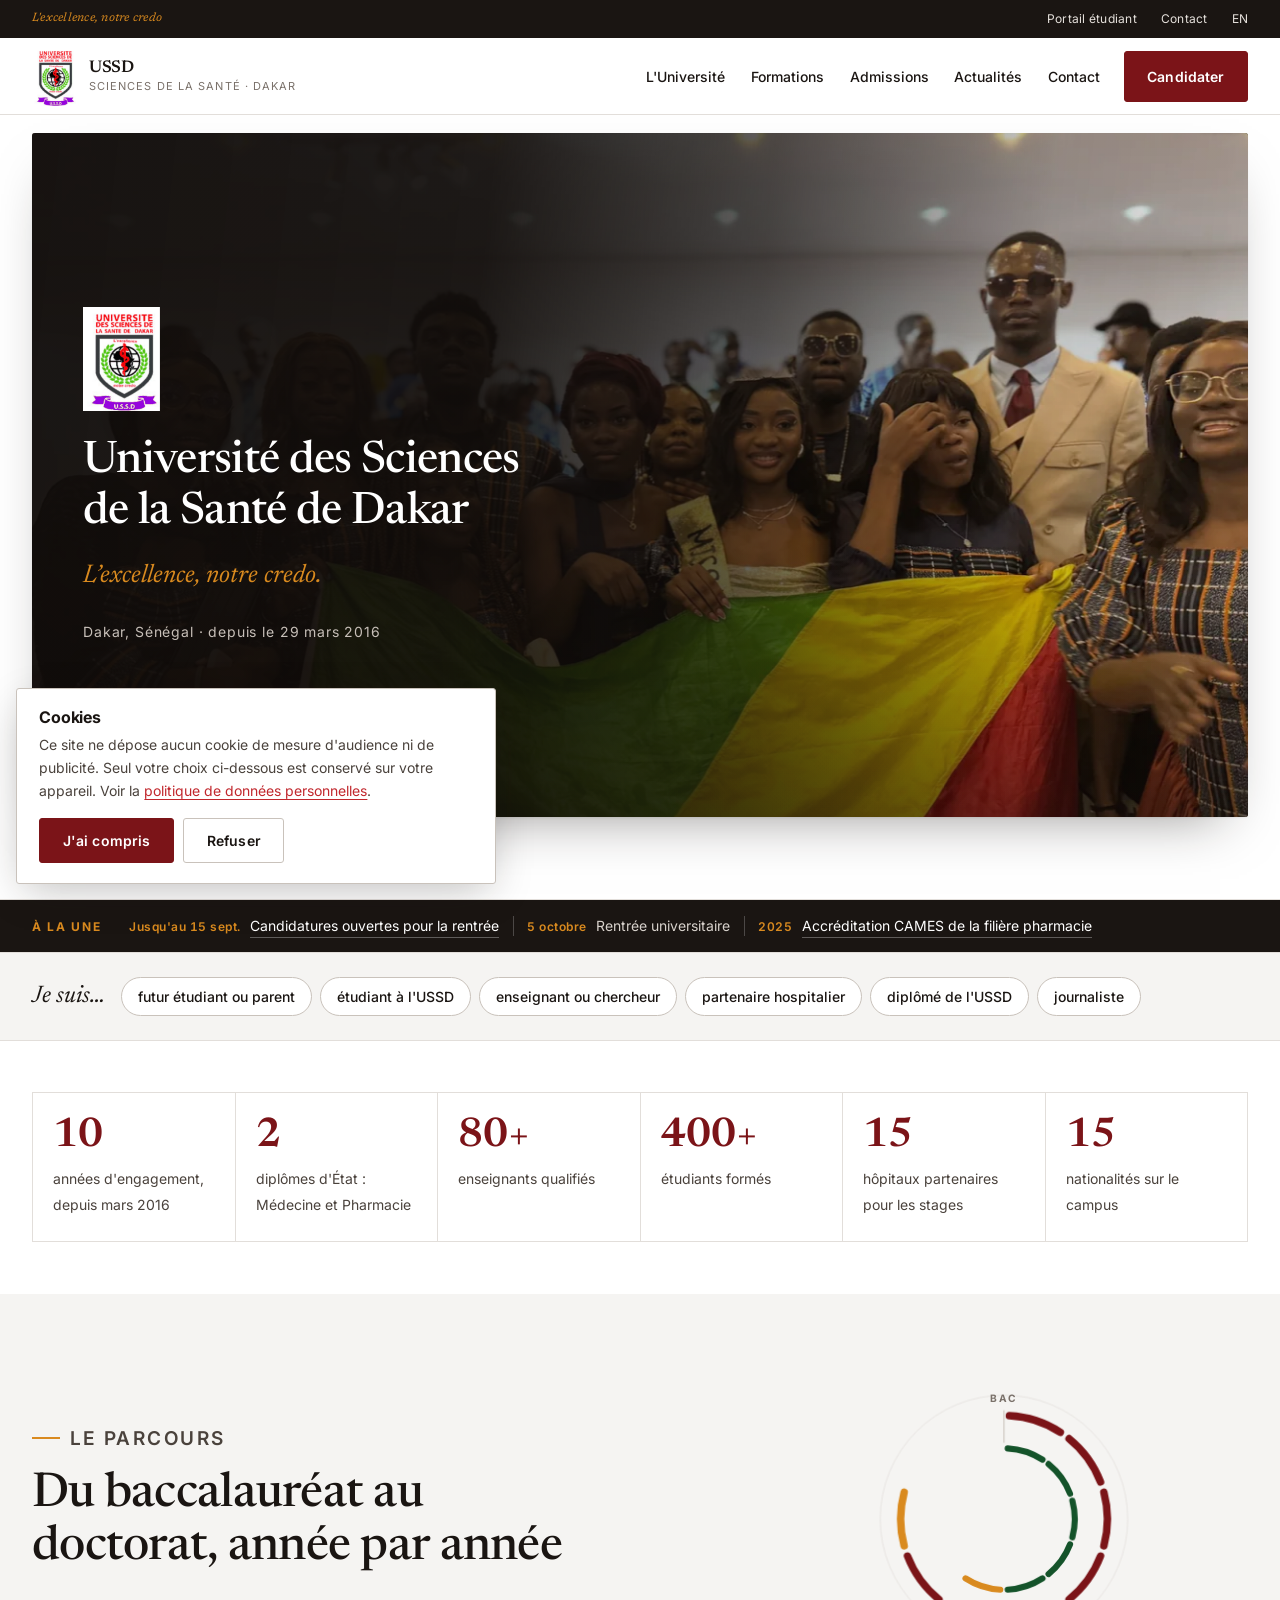
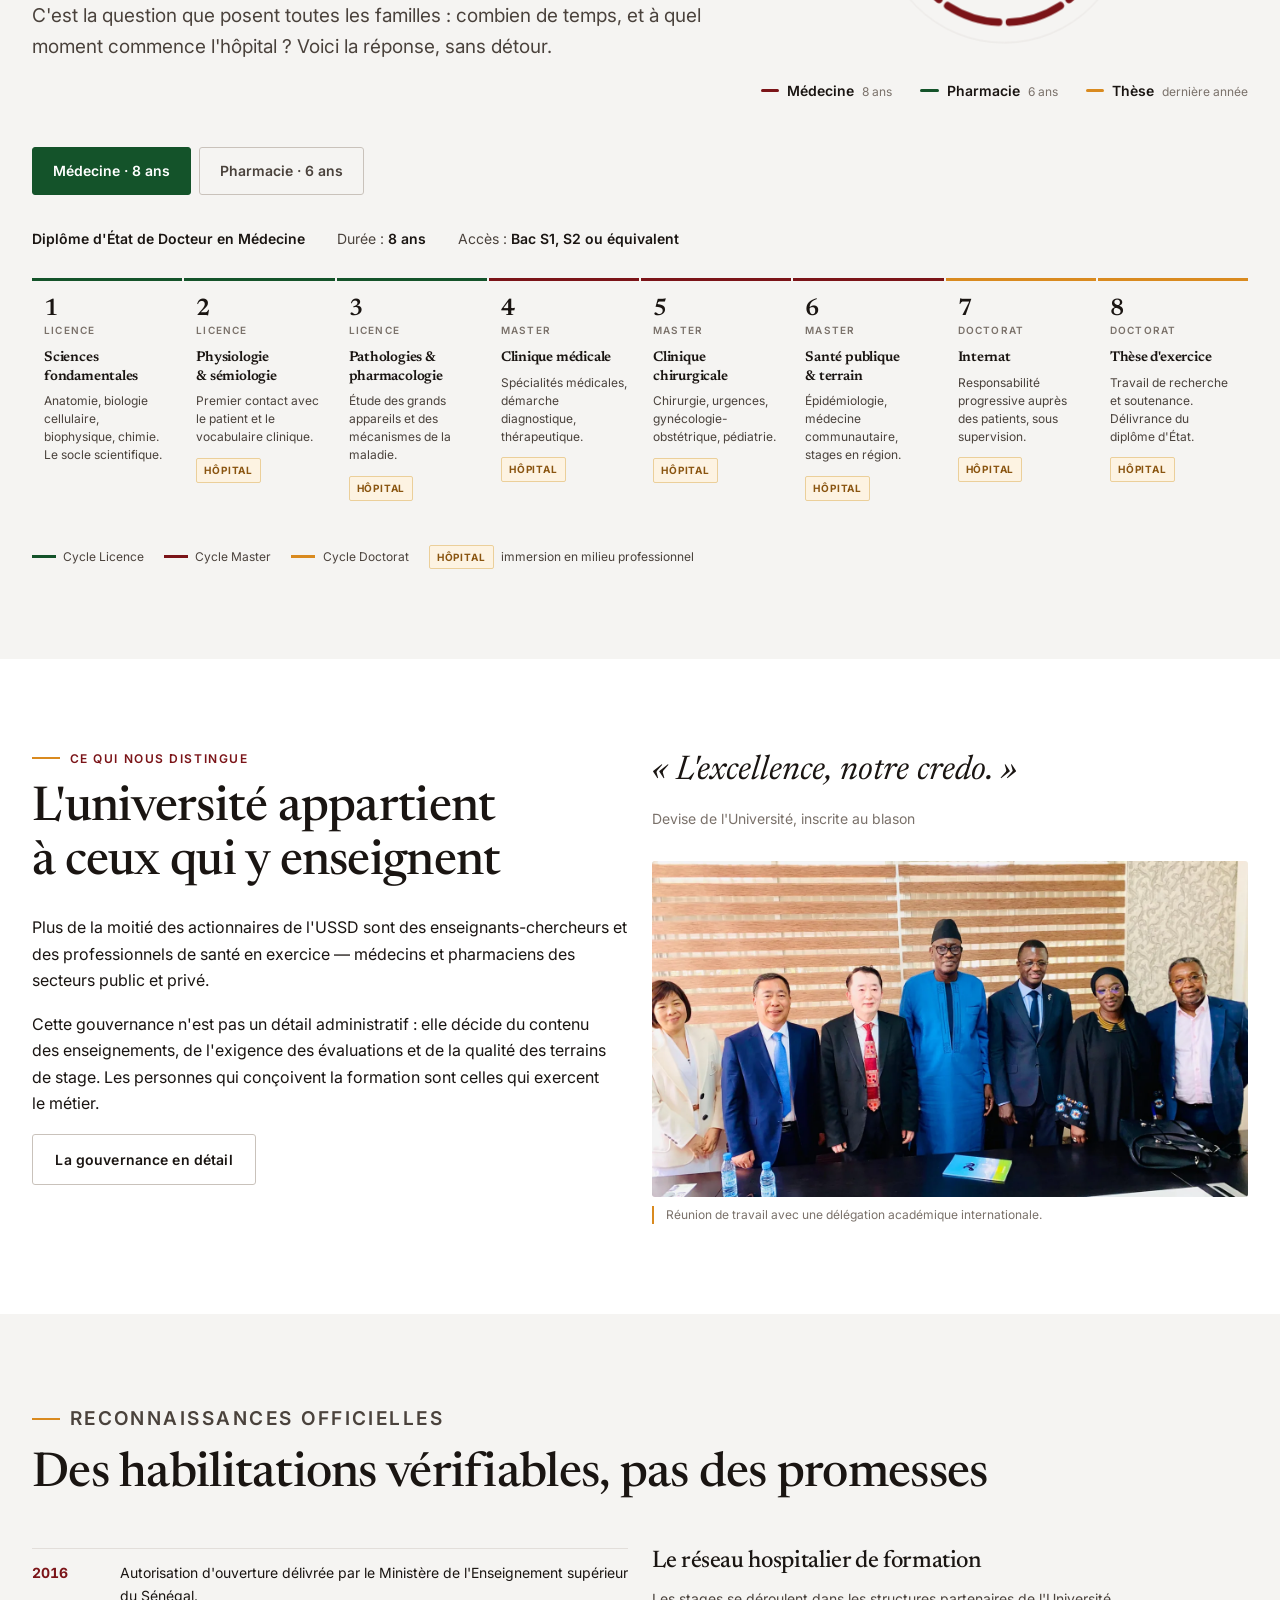
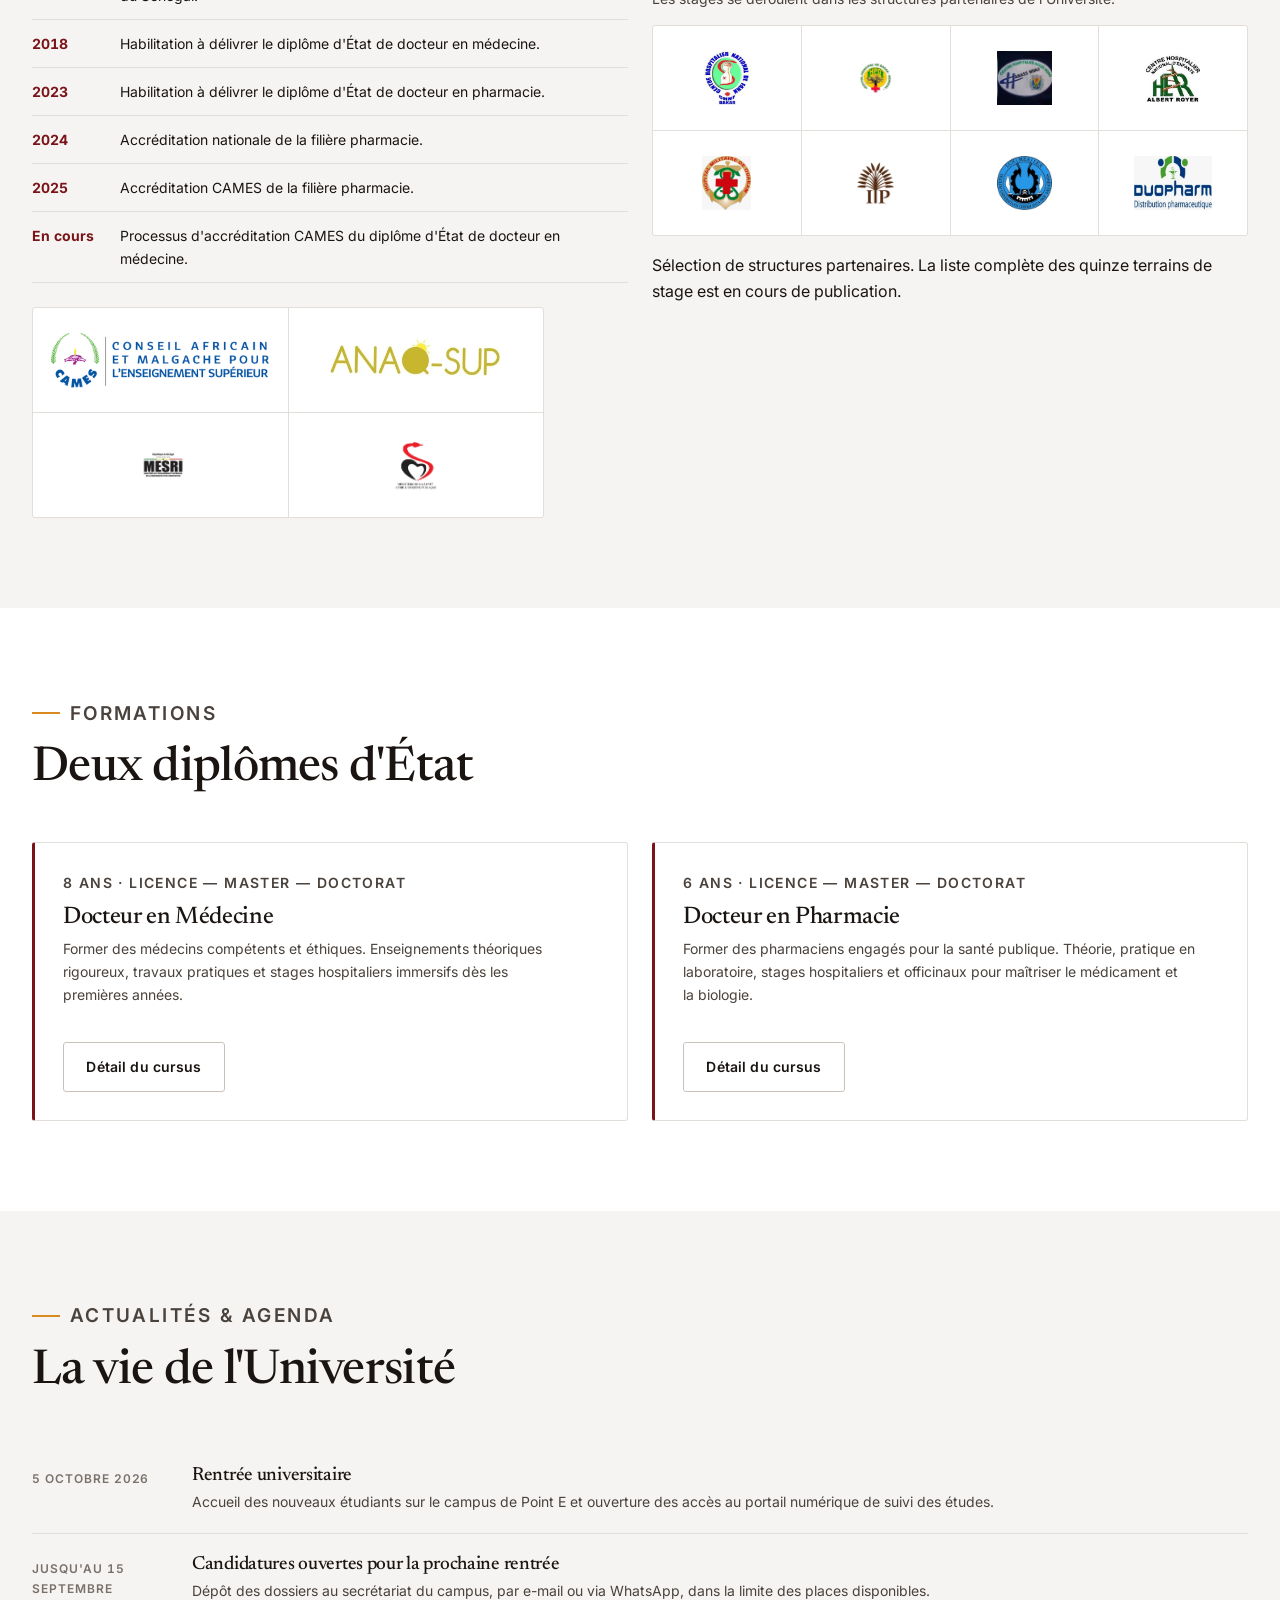
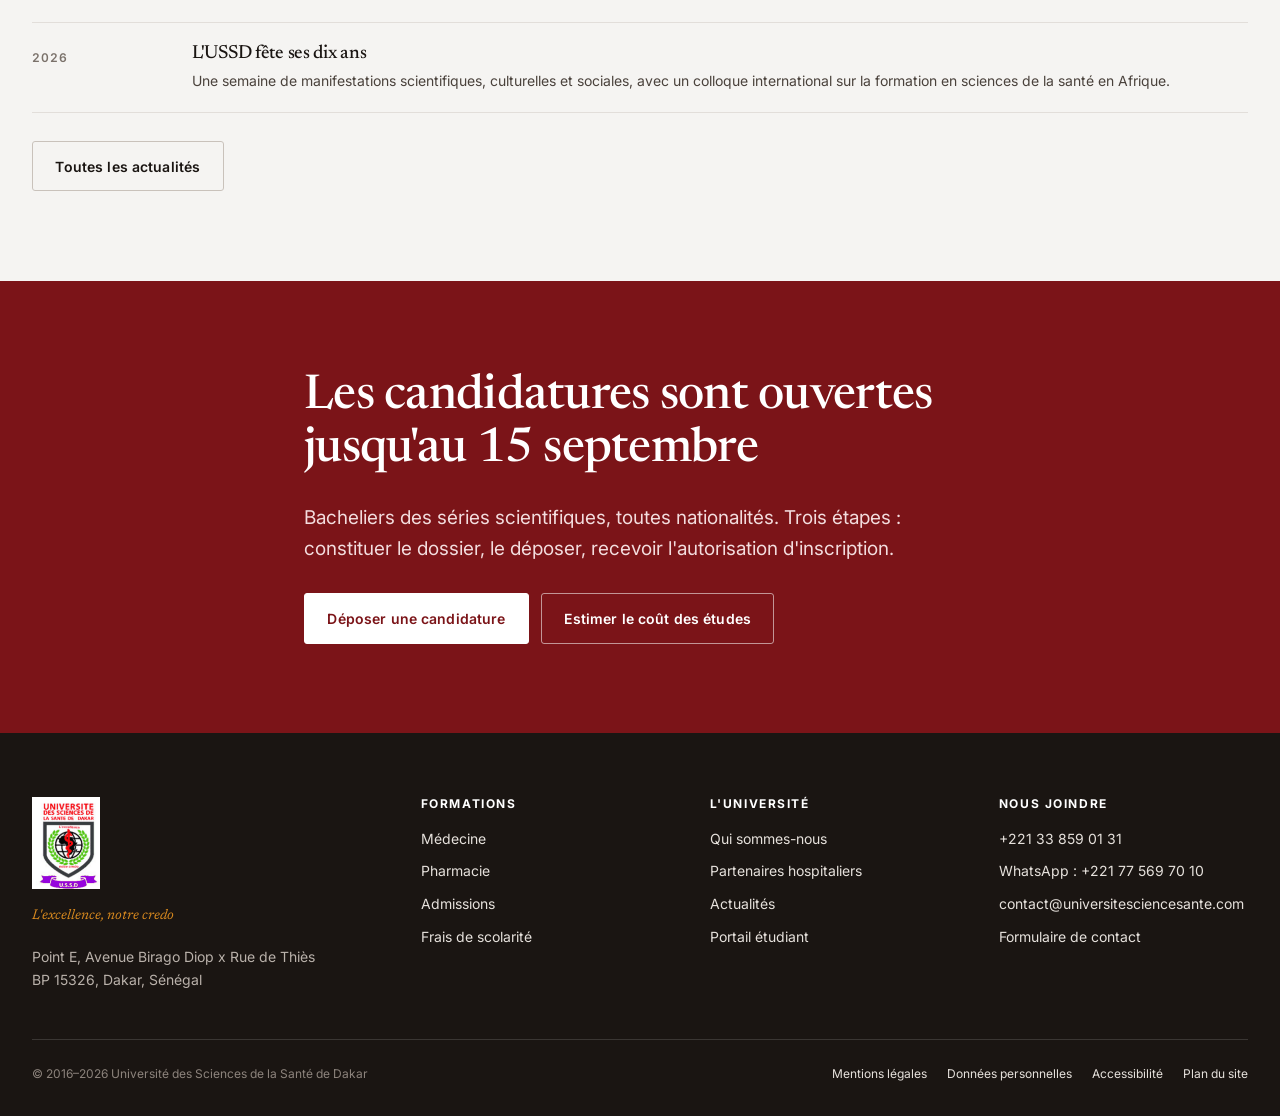
==== commit b5f76801: "Hero : pièce institutionnelle en trois actes Le diaporama devient une courte séquence cinématique co" ====
--- a/index.html
+++ b/index.html
@@ -93,75 +93,109 @@
 
 <main id="contenu">
 
-  <!-- Hero — l'accroche est posee sur le diaporama, qui occupe toute la
-       largeur de la zone. La lisibilite repose sur un voile degrade dense
-       a gauche : mesure a 6:1 minimum sur les trois images, soit au-dela
-       du AA exige. La legende de l'etape reste sous l'image, sur fond clair. -->
+  <!-- Hero — piece institutionnelle en trois actes.
+       ACTE 1 « Qui sommes-nous » : travelling avant lent, blason puis nom puis
+         devise. Immersion.
+       ACTE 2 « Ce que nous offrons » : travelling lateral, faits reveles en
+         cascade. Demonstration.
+       ACTE 3 « Quel avenir » : recul de camera, rythme ralenti, promesse puis
+         appel a l'action, et tenue longue en fin de plan. Projection.
+       Les trois voiles sont dimensionnes par mesure pour tenir le contraste AA
+       dans la zone de texte propre a chaque acte : aucune animation ne passe
+       jamais derriere un texte, seule l'image bouge, sous le voile. -->
   <section class="hero" id="diaporama" role="region"
            aria-roledescription="carrousel"
            aria-label="L&rsquo;Université des Sciences de la Santé de Dakar en trois temps">
     <div class="wrap">
-
-      <div class="diapo">
-        <div class="diapo__scene">
-          <figure class="diapo__slide is-active" role="group"
-                  aria-roledescription="diapositive" aria-label="1 sur 3">
-            <img src="assets/img/photos/slide-1-1400.webp"
+      <div class="cine">
+        <div class="cine__scene">
+
+          <!-- ================= ACTE 1 — QUI SOMMES-NOUS ================= -->
+          <article class="cine__slide cine__slide--1 is-active" data-duree="7000"
+                   role="group" aria-roledescription="diapositive" aria-label="1 sur 3">
+            <div class="cine__fond">
+              <img src="assets/img/photos/slide-1-1400.webp"
                  srcset="assets/img/photos/slide-1-900.webp 900w,
                          assets/img/photos/slide-1-1400.webp 1400w,
                          assets/img/photos/slide-1-1900.webp 1900w"
                  sizes="(max-width: 78rem) 100vw, 76rem"
-                 alt="Étudiants de l&rsquo;USSD réunis derrière le drapeau du Mali lors de la journée d&rsquo;intégration"
-                 width="1400" height="788" fetchpriority="high" decoding="async">
-          </figure>
-          <figure class="diapo__slide" role="group"
-                  aria-roledescription="diapositive" aria-label="2 sur 3">
-            <img src="assets/img/photos/slide-2-1400.webp"
+                 alt="" width="1400" height="788" fetchpriority="high" decoding="async">
+            </div>
+            <div class="cine__voile" aria-hidden="true"></div>
+            <div class="cine__texte">
+              <img class="cine__blason" style="--d:.15s" src="assets/img/logo-ussd.png"
+                   alt="" width="86" height="115" fetchpriority="high">
+              <h1 class="cine__nom" style="--d:.65s">Université des Sciences<br>de la Santé de Dakar</h1>
+              <p class="cine__credo" style="--d:1.35s">L&rsquo;excellence, notre credo.</p>
+              <p class="cine__pied" style="--d:1.95s">Dakar, Sénégal &middot; depuis le 29 mars 2016</p>
+            </div>
+          </article>
+
+          <!-- ================= ACTE 2 — CE QUE NOUS OFFRONS ============== -->
+          <article class="cine__slide cine__slide--2" data-duree="8000"
+                   role="group" aria-roledescription="diapositive" aria-label="2 sur 3">
+            <div class="cine__fond">
+              <img src="assets/img/photos/slide-2-1400.webp"
                  srcset="assets/img/photos/slide-2-900.webp 900w,
                          assets/img/photos/slide-2-1400.webp 1400w,
                          assets/img/photos/slide-2-1900.webp 1900w"
                  sizes="(max-width: 78rem) 100vw, 76rem"
-                 alt="Étudiante de l&rsquo;USSD en blouse blanche observant un échantillon au microscope"
-                 width="1400" height="788" loading="lazy" decoding="async">
-          </figure>
-          <figure class="diapo__slide" role="group"
-                  aria-roledescription="diapositive" aria-label="3 sur 3">
-            <img src="assets/img/photos/slide-3-1400.webp"
+                 alt="" width="1400" height="788" loading="lazy" decoding="async">
+            </div>
+            <div class="cine__voile" aria-hidden="true"></div>
+            <div class="cine__texte">
+              <p class="cine__kicker" style="--d:.2s">Ce que nous offrons</p>
+              <p class="cine__titre" style="--d:.55s">Deux diplômes d&rsquo;État.<br>L&rsquo;hôpital dès les premières années.</p>
+              <ul class="cine__faits">
+                <li style="--d:1.25s"><b>8 ans</b><span>Docteur en Médecine</span></li>
+                <li style="--d:1.55s"><b>6 ans</b><span>Docteur en Pharmacie</span></li>
+                <li style="--d:1.85s"><b>80+</b><span>enseignants qualifiés</span></li>
+                <li style="--d:2.15s"><b>15</b><span>hôpitaux partenaires</span></li>
+                <li style="--d:2.45s"><b>2025</b><span>accréditation CAMES</span></li>
+              </ul>
+            </div>
+          </article>
+
+          <!-- ================= ACTE 3 — QUEL AVENIR ====================== -->
+          <article class="cine__slide cine__slide--3" data-duree="9000"
+                   role="group" aria-roledescription="diapositive" aria-label="3 sur 3">
+            <div class="cine__fond">
+              <img src="assets/img/photos/slide-3-1400.webp"
                  srcset="assets/img/photos/slide-3-900.webp 900w,
                          assets/img/photos/slide-3-1400.webp 1400w,
                          assets/img/photos/slide-3-1900.webp 1900w"
                  sizes="(max-width: 78rem) 100vw, 76rem"
-                 alt="Diplômés et enseignants de l&rsquo;USSD en toge lors de la remise des diplômes d&rsquo;État"
-                 width="1400" height="788" loading="lazy" decoding="async">
-          </figure>
-
-          <div class="diapo__voile" aria-hidden="true"></div>
-          <p id="diapo-vue" class="visually-hidden" aria-live="off">Image 1 sur 3 : arriver.</p>
-
-          <div class="diapo__contenu">
-            <p class="eyebrow">Université des Sciences de la Santé de Dakar &middot; depuis 2016</p>
-            <h1>Former les médecins et les pharmaciens dont l&rsquo;Afrique de l&rsquo;Ouest a besoin.</h1>
-            <div class="hero__actions">
-              <a class="btn btn--light" href="admissions.html#candidater">Candidater</a>
-              <a class="btn btn--contour" href="formations.html">Voir les cursus</a>
+                 alt="" width="1400" height="788" loading="lazy" decoding="async">
             </div>
-
-            <div class="diapo__pilote">
-              <!-- Obligatoire tant que le diaporama defile seul (WCAG 2.2.2).
-                   Invisible a la souris, revele des qu'il recoit le focus. -->
-              <button type="button" class="diapo__arret" data-diapo="pause"
-                      aria-label="Arrêter le défilement automatique">Arrêter le défilement</button>
-              <div class="diapo__jauge">
-                <button type="button" class="pas is-active" data-vers="0" aria-label="Afficher l&rsquo;image 1 sur 3 : arriver" aria-current="true"><i></i></button>
-                <button type="button" class="pas" data-vers="1" aria-label="Afficher l&rsquo;image 2 sur 3 : se former" aria-current="false"><i></i></button>
-                <button type="button" class="pas" data-vers="2" aria-label="Afficher l&rsquo;image 3 sur 3 : devenir" aria-current="false"><i></i></button>
+            <div class="cine__voile" aria-hidden="true"></div>
+            <div class="cine__texte">
+              <p class="cine__kicker" style="--d:.3s">Votre avenir</p>
+              <p class="cine__promesse" style="--d:.8s">Former les médecins et les pharmaciens dont l&rsquo;Afrique de l&rsquo;Ouest a besoin.</p>
+              <p class="cine__signature" style="--d:2.1s">L&rsquo;excellence, notre credo.</p>
+              <div class="cine__appel" style="--d:2.9s">
+                <a class="btn btn--light" href="admissions.html#candidater">Candidater</a>
+                <a class="btn btn--contour" href="formations.html">Voir les cursus</a>
               </div>
+              <p class="cine__pied" style="--d:3.4s">Rentrée le 5 octobre &middot; candidatures jusqu&rsquo;au 15 septembre</p>
             </div>
+          </article>
+
+        </div>
+
+        <div class="cine__pilote">
+          <!-- Obligatoire tant que le diaporama defile seul (WCAG 2.2.2).
+               Invisible a la souris, revele des qu'il recoit le focus. -->
+          <button type="button" class="diapo__arret" data-diapo="pause"
+                  aria-label="Arrêter le défilement automatique">Arrêter le défilement</button>
+          <div class="cine__jauge">
+            <button type="button" class="pas is-active" data-vers="0" aria-label="Acte 1 sur 3 : qui sommes-nous" aria-current="true"><i></i></button>
+            <button type="button" class="pas" data-vers="1" aria-label="Acte 2 sur 3 : ce que nous offrons" aria-current="false"><i></i></button>
+            <button type="button" class="pas" data-vers="2" aria-label="Acte 3 sur 3 : quel avenir" aria-current="false"><i></i></button>
           </div>
         </div>
 
-      </div>
-
+        <p id="diapo-vue" class="visually-hidden" aria-live="off">Acte 1 sur 3 : qui sommes-nous.</p>
+      </div>
     </div>
   </section>
 
--- a/assets/css/ussd.css
+++ b/assets/css/ussd.css
@@ -222,18 +222,11 @@
 .hero {
   position: relative; overflow: hidden;
   border-bottom: 1px solid var(--line);
-  padding-block: clamp(2.5rem, 5vw, 4rem);
-}
-/* Halo tres discret : donne de la profondeur sans image ni aplat. */
-.hero::before {
-  content: ""; position: absolute; inset: 0; z-index: 0; pointer-events: none;
-  background:
-    radial-gradient(58rem 44rem at 78% 28%, rgba(123, 20, 24, .045), transparent 62%),
-    radial-gradient(40rem 32rem at 96% 92%, rgba(217, 138, 31, .06), transparent 60%);
-}
-
+  /* Peu d'air au-dessus : le diaporama doit venir se placer juste sous la
+     barre de navigation. Davantage en dessous, pour le detacher de la suite. */
+  padding-block: clamp(.75rem, 1.4vw, 1.25rem) clamp(2rem, 4vw, 3rem);
+}
 .hero .wrap { position: relative; z-index: 1; }
-.hero h1 { margin-bottom: .5em; }
 .hero__lede {
   font-size: var(--t-lg); color: var(--ink-soft);
   max-width: 28rem; margin-bottom: 0;
@@ -241,96 +234,204 @@
 .hero__actions { display: flex; flex-wrap: wrap; gap: .75rem; margin-top: 2.25rem; }
 
 
-/* --- Le diaporama, toute la largeur, accroche posee dessus --------------
-   Le voile degrade sous le texte est calibre pour tenir un contraste d'au
-   moins 6:1 avec le blanc, quelle que soit la photographie affichee — au-dela
-   du 4,5:1 exige par WCAG AA. Il est dense a gauche et s'efface a droite,
-   la photographie reste donc lisible. */
-.diapo { position: relative; }
-
-.diapo__scene {
-  position: relative; overflow: hidden;
-  aspect-ratio: 16 / 9; min-height: 26rem;
-  border-radius: var(--radius); background: var(--ink);
+/* --- Le hero cinematique, en trois actes --------------------------------
+   Regle absolue : aucune animation ne passe derriere un texte. Seule l'image
+   bouge, et elle bouge SOUS un voile fixe. La zone de texte est donc un aplat
+   stable, dont le contraste a ete mesure acte par acte.
+
+   Acte 1 : travelling avant lent      -> immersion
+   Acte 2 : travelling lateral         -> demonstration
+   Acte 3 : recul de camera, ralenti   -> projection                        */
+
+.cine { position: relative; }
+
+.cine__scene {
+  position: relative; aspect-ratio: 16 / 9; min-height: 26rem;
+  overflow: hidden; border-radius: var(--radius); background: var(--ink);
   box-shadow: 0 1px 2px rgba(26,21,18,.06), 0 24px 54px -28px rgba(26,21,18,.5);
 }
-.diapo__slide {
+
+/* Fondu enchaine long : la sortie d'un acte recouvre l'entree du suivant,
+   les deux cameras continuent de tourner pendant le raccord. */
+.cine__slide {
   position: absolute; inset: 0; margin: 0;
-  opacity: 0; visibility: hidden; transition: opacity 600ms ease;
-}
-.diapo__slide.is-active { opacity: 1; visibility: visible; }
-.diapo__slide img { width: 100%; height: 100%; object-fit: cover; display: block; }
-.diapo__slide.is-active img { animation: derive 4000ms linear forwards; }
-@keyframes derive { from { transform: scale(1); } to { transform: scale(1.035); } }
-
-.diapo__voile {
-  position: absolute; inset: 0; pointer-events: none;
-  /* Opacites determinees par mesure, pas au jugé : la slide du laboratoire est
-     tres claire et tombait a 4,28:1 avec un voile plus leger. Ce profil tient
-     5,06:1 au pire pixel des trois images. */
+  opacity: 0; visibility: hidden;
+  transition: opacity 1200ms cubic-bezier(.4, 0, .2, 1), visibility 0s 1200ms;
+}
+.cine__slide.is-active { opacity: 1; visibility: visible; transition-delay: 0s, 0s; }
+
+.cine__fond { position: absolute; inset: 0; overflow: hidden; }
+.cine__fond img { width: 100%; height: 100%; object-fit: cover; display: block; will-change: transform; }
+
+/* ---- Les trois cameras -------------------------------------------------- */
+.cine__slide--1.is-active .cine__fond img { animation: cam-avant 7600ms cubic-bezier(.33,0,.25,1) both; }
+.cine__slide--2.is-active .cine__fond img { animation: cam-lateral 8600ms cubic-bezier(.33,0,.25,1) both; }
+.cine__slide--3.is-active .cine__fond img { animation: cam-recul 9600ms cubic-bezier(.25,0,.2,1) both; }
+
+@keyframes cam-avant   { from { transform: scale(1.015) translate3d(0, .8%, 0); }
+                         to   { transform: scale(1.105) translate3d(0, -1.4%, 0); } }
+@keyframes cam-lateral { from { transform: scale(1.09) translate3d(2.6%, 0, 0); }
+                         to   { transform: scale(1.13) translate3d(-2.2%, -.6%, 0); } }
+@keyframes cam-recul   { from { transform: scale(1.135) translate3d(-1%, -1%, 0); }
+                         to   { transform: scale(1.015) translate3d(0, 0, 0); } }
+
+/* ---- Les trois voiles ---------------------------------------------------
+   Opacites determinees par mesure sur la zone de texte de chaque acte.     */
+.cine__voile { position: absolute; inset: 0; pointer-events: none; }
+
+/* Acte 1 : texte a gauche, cadre — voile lateral + vignette basse */
+.cine__slide--1 .cine__voile {
   background:
-    linear-gradient(96deg, rgba(18,14,11,.95) 0%, rgba(18,14,11,.92) 34%,
-                            rgba(18,14,11,.67) 56%, rgba(18,14,11,.18) 78%, rgba(18,14,11,.10) 100%),
-    linear-gradient(to top, rgba(18,14,11,.55) 0%, rgba(18,14,11,0) 42%);
-}
-
-.diapo__contenu {
+    linear-gradient(96deg, rgba(16,12,10,.96) 0%, rgba(16,12,10,.93) 36%,
+                           rgba(16,12,10,.66) 58%, rgba(16,12,10,.20) 80%, rgba(16,12,10,.12) 100%),
+    linear-gradient(to top, rgba(16,12,10,.50) 0%, rgba(16,12,10,0) 40%);
+}
+/* Acte 2 : colonne de faits a gauche — voile plus large, l'image respire a droite */
+.cine__slide--2 .cine__voile {
+  background:
+    linear-gradient(94deg, rgba(16,12,10,.96) 0%, rgba(16,12,10,.94) 42%,
+                           rgba(16,12,10,.70) 62%, rgba(16,12,10,.22) 84%, rgba(16,12,10,.12) 100%),
+    linear-gradient(to top, rgba(16,12,10,.45) 0%, rgba(16,12,10,0) 45%);
+}
+/* Acte 3 : promesse centree — voile plein, plus dense, pour la tenue finale */
+.cine__slide--3 .cine__voile {
+  background:
+    radial-gradient(120% 100% at 50% 55%, rgba(16,12,10,.80) 0%, rgba(16,12,10,.92) 60%, rgba(16,12,10,.96) 100%);
+}
+
+/* ---- Le texte ----------------------------------------------------------
+   Un seul geste, decline : fondu + montee courte + micro-zoom. Jamais de
+   rebond, de rotation, ni d'arrivee rapide. Le decalage vient de --d.      */
+.cine__texte {
   position: absolute; inset: 0; z-index: 1;
   display: flex; flex-direction: column; justify-content: center;
-  padding: clamp(1.75rem, 4vw, 3.5rem);
-  max-width: 44rem;
-}
-.diapo__contenu .eyebrow { color: var(--ochre); margin-bottom: 1rem; }
-.diapo__contenu .eyebrow::before { background: var(--ochre); }
-.diapo__contenu h1 {
-  color: #fff; margin-bottom: 0;
-  font-size: clamp(1.75rem, 2.6vw + .9rem, 3rem);
-  text-shadow: 0 1px 20px rgba(0,0,0,.4);
-  max-width: 22ch;
-}
-.diapo__contenu .hero__actions { display: flex; flex-wrap: wrap; gap: .75rem; margin-top: 2rem; }
-
-/* Commandes dans l'image, en bas a gauche : c'est la zone ou le voile est le
-   plus dense, donc la seule ou des reperes clairs restent lisibles. */
-.diapo__pilote { position: relative; margin-top: 2.25rem; }
-.diapo__jauge { display: flex; gap: .5rem; width: 9rem; }
-.pas:focus-visible { outline-offset: 4px; }
+  padding: clamp(1.75rem, 4vw, 3.75rem);
+  max-width: 46rem;
+}
+.cine__slide--3 .cine__texte {
+  max-width: none; align-items: center; text-align: center;
+  padding-inline: clamp(1.75rem, 8vw, 7rem);
+}
+
+.cine__slide.is-active .cine__texte > *,
+.cine__slide.is-active .cine__faits > li {
+  animation: entree 1100ms cubic-bezier(.16, .8, .28, 1) both;
+  animation-delay: var(--d, 0s);
+}
+@keyframes entree {
+  from { opacity: 0; transform: translate3d(0, 16px, 0) scale(.985); }
+  to   { opacity: 1; transform: none; }
+}
+/* Acte 2 : les faits viennent de la gauche — animation directionnelle. */
+.cine__slide--2.is-active .cine__faits > li {
+  animation-name: entree-laterale;
+}
+@keyframes entree-laterale {
+  from { opacity: 0; transform: translate3d(-22px, 0, 0); }
+  to   { opacity: 1; transform: none; }
+}
+
+/* ---- Acte 1 : identite -------------------------------------------------- */
+.cine__blason { width: clamp(58px, 6vw, 86px); height: auto; margin-bottom: 1.5rem; }
+.cine__nom {
+  color: #fff; margin: 0 0 1.1rem;
+  font-size: clamp(1.6rem, 2.5vw + .8rem, 2.9rem); line-height: 1.14;
+  letter-spacing: -.015em; text-wrap: balance;
+}
+.cine__credo {
+  margin: 0 0 1.4rem; font-family: var(--display); font-style: italic;
+  font-size: clamp(1.125rem, 1vw + .8rem, 1.6rem); color: var(--ochre);
+}
+.cine__pied {
+  margin: 0; font-size: var(--t-sm); letter-spacing: .06em;
+  color: #C7BFB8;
+}
+
+/* ---- Acte 2 : l'offre --------------------------------------------------- */
+.cine__kicker {
+  margin: 0 0 1rem; font-size: var(--t-xs); font-weight: 700;
+  letter-spacing: .2em; text-transform: uppercase; color: var(--ochre);
+}
+.cine__titre {
+  color: #fff; margin: 0 0 1.9rem;
+  font-family: var(--display); font-weight: 500;
+  font-size: clamp(1.4rem, 1.9vw + .8rem, 2.35rem); line-height: 1.16;
+  letter-spacing: -.015em;
+}
+.cine__faits { list-style: none; margin: 0; padding: 0; display: grid; gap: .55rem; }
+.cine__faits li {
+  display: grid; grid-template-columns: 5.5rem 1fr; align-items: baseline; gap: 1rem;
+  padding-left: .9rem; border-left: 2px solid rgba(217,138,31,.55);
+}
+.cine__faits b {
+  font-family: var(--display); font-size: clamp(1.05rem, .7vw + .85rem, 1.4rem);
+  font-weight: 600; color: var(--ochre); font-variant-numeric: tabular-nums;
+}
+.cine__faits span { font-size: var(--t-base); color: #DED7D0; }
+
+/* ---- Acte 3 : la promesse ---------------------------------------------- */
+.cine__promesse {
+  color: #fff; margin: 0 0 1.5rem;
+  font-family: var(--display); font-weight: 500;
+  font-size: clamp(1.5rem, 2.6vw + .8rem, 3rem); line-height: 1.15;
+  letter-spacing: -.02em; max-width: 20ch; text-wrap: balance;
+}
+.cine__signature {
+  margin: 0 0 2.25rem; font-family: var(--display); font-style: italic;
+  font-size: clamp(1.05rem, .9vw + .8rem, 1.45rem); color: var(--ochre);
+}
+.cine__appel { display: flex; flex-wrap: wrap; gap: .75rem; justify-content: center; margin-bottom: 1.5rem; }
+
+/* ---- Pilotage ----------------------------------------------------------- */
+.cine__pilote { position: relative; margin-top: 1.1rem; }
+.cine__jauge { display: flex; gap: .5rem; width: 11rem; }
 .pas { flex: 1; background: none; border: 0; padding: .45rem 0; cursor: pointer; }
-.pas i { display: block; height: 2px; background: rgba(255,255,255,.38); position: relative; overflow: hidden; }
+.pas i { display: block; height: 2px; background: var(--line-strong); position: relative; overflow: hidden; }
 .pas i::after {
   content: ""; position: absolute; inset: 0;
   background: var(--ochre); transform: scaleX(0); transform-origin: left;
 }
-.pas:hover i { background: rgba(255,255,255,.65); }
-.pas.is-active i { background: rgba(255,255,255,.55); }
-.pas.is-active i::after { animation: remplir 4000ms linear forwards; }
+.pas:hover i { background: var(--ink-faint); }
+.pas.is-active i::after { animation: remplir var(--duree, 7000ms) linear both; }
 @keyframes remplir { from { transform: scaleX(0); } to { transform: scaleX(1); } }
 .pas.is-vu i::after { transform: scaleX(1); }
-
-/* Commande d'arret : hors ecran, ramenee des qu'elle recoit le focus clavier.
-   Meme principe que .skip-link — l'affordance existe pour qui en a besoin,
-   sans encombrer la composition. */
+.pas:focus-visible { outline-offset: 4px; }
+
+/* Commande d'arret : hors ecran, ramenee au focus clavier. */
 .diapo__arret {
-  position: absolute; left: -9999px; top: .75rem;
+  position: absolute; left: -9999px; bottom: 100%;
   background: var(--ink); color: #fff; border: 1px solid rgba(255,255,255,.5);
-  border-radius: var(--radius); padding: .55rem 1rem;
+  border-radius: var(--radius); padding: .55rem 1rem; margin-bottom: .5rem;
   font: inherit; font-size: var(--t-sm); font-weight: 600; cursor: pointer;
 }
-.diapo__arret:focus { left: .75rem; z-index: 3; }
-
-.hero[data-pause="true"] .diapo__slide.is-active img,
+.diapo__arret:focus { left: 0; z-index: 3; }
+
+/* A l'arret, tout se fige : cameras, entrees de texte, jauge. */
+.hero[data-pause="true"] .cine__slide.is-active .cine__fond img,
+.hero[data-pause="true"] .cine__slide.is-active .cine__texte > *,
+.hero[data-pause="true"] .cine__slide.is-active .cine__faits > li,
 .hero[data-pause="true"] .pas.is-active i::after { animation-play-state: paused; }
 
 @media (max-width: 62rem) {
-  /* En etroit, le voile devient vertical : le texte occupe toute la largeur
-     et doit rester lisible sur la totalite de la photographie. */
-  .diapo__scene { aspect-ratio: 4 / 5; min-height: 0; }
-  .diapo__voile {
-    background: linear-gradient(to bottom, rgba(18,14,11,.55) 0%, rgba(18,14,11,.80) 45%, rgba(18,14,11,.94) 100%);
+  .cine__scene { aspect-ratio: 4 / 5; min-height: 0; }
+  .cine__texte { max-width: none; justify-content: flex-end; }
+  .cine__slide--1 .cine__voile, .cine__slide--2 .cine__voile {
+    background: linear-gradient(to bottom, rgba(16,12,10,.55) 0%, rgba(16,12,10,.84) 42%, rgba(16,12,10,.96) 100%);
   }
-  .diapo__contenu { max-width: none; justify-content: flex-end; }
-  .diapo__pilote { margin-top: 1.75rem; }
-  .diapo__jauge { flex: 1; width: auto; max-width: 12rem; }
+  .cine__faits li { grid-template-columns: 4.5rem 1fr; gap: .75rem; }
+  .cine__appel { justify-content: flex-start; }
+  .cine__slide--3 .cine__texte { text-align: left; align-items: flex-start; }
+  .cine__jauge { width: 100%; }
+}
+
+/* Mouvement reduit : plus de camera, plus de cascade, plus de defilement.
+   Le premier acte s'affiche, entier et immobile. */
+@media (prefers-reduced-motion: reduce) {
+  .cine__slide { transition: none; }
+  .cine__slide.is-active .cine__fond img,
+  .cine__slide.is-active .cine__texte > *,
+  .cine__slide.is-active .cine__faits > li { animation: none; opacity: 1; transform: none; }
+  .pas.is-active i::after { animation: none; transform: scaleX(1); }
 }
 
 /* --- L'objet : les deux cursus en arcs --------------------------------- */
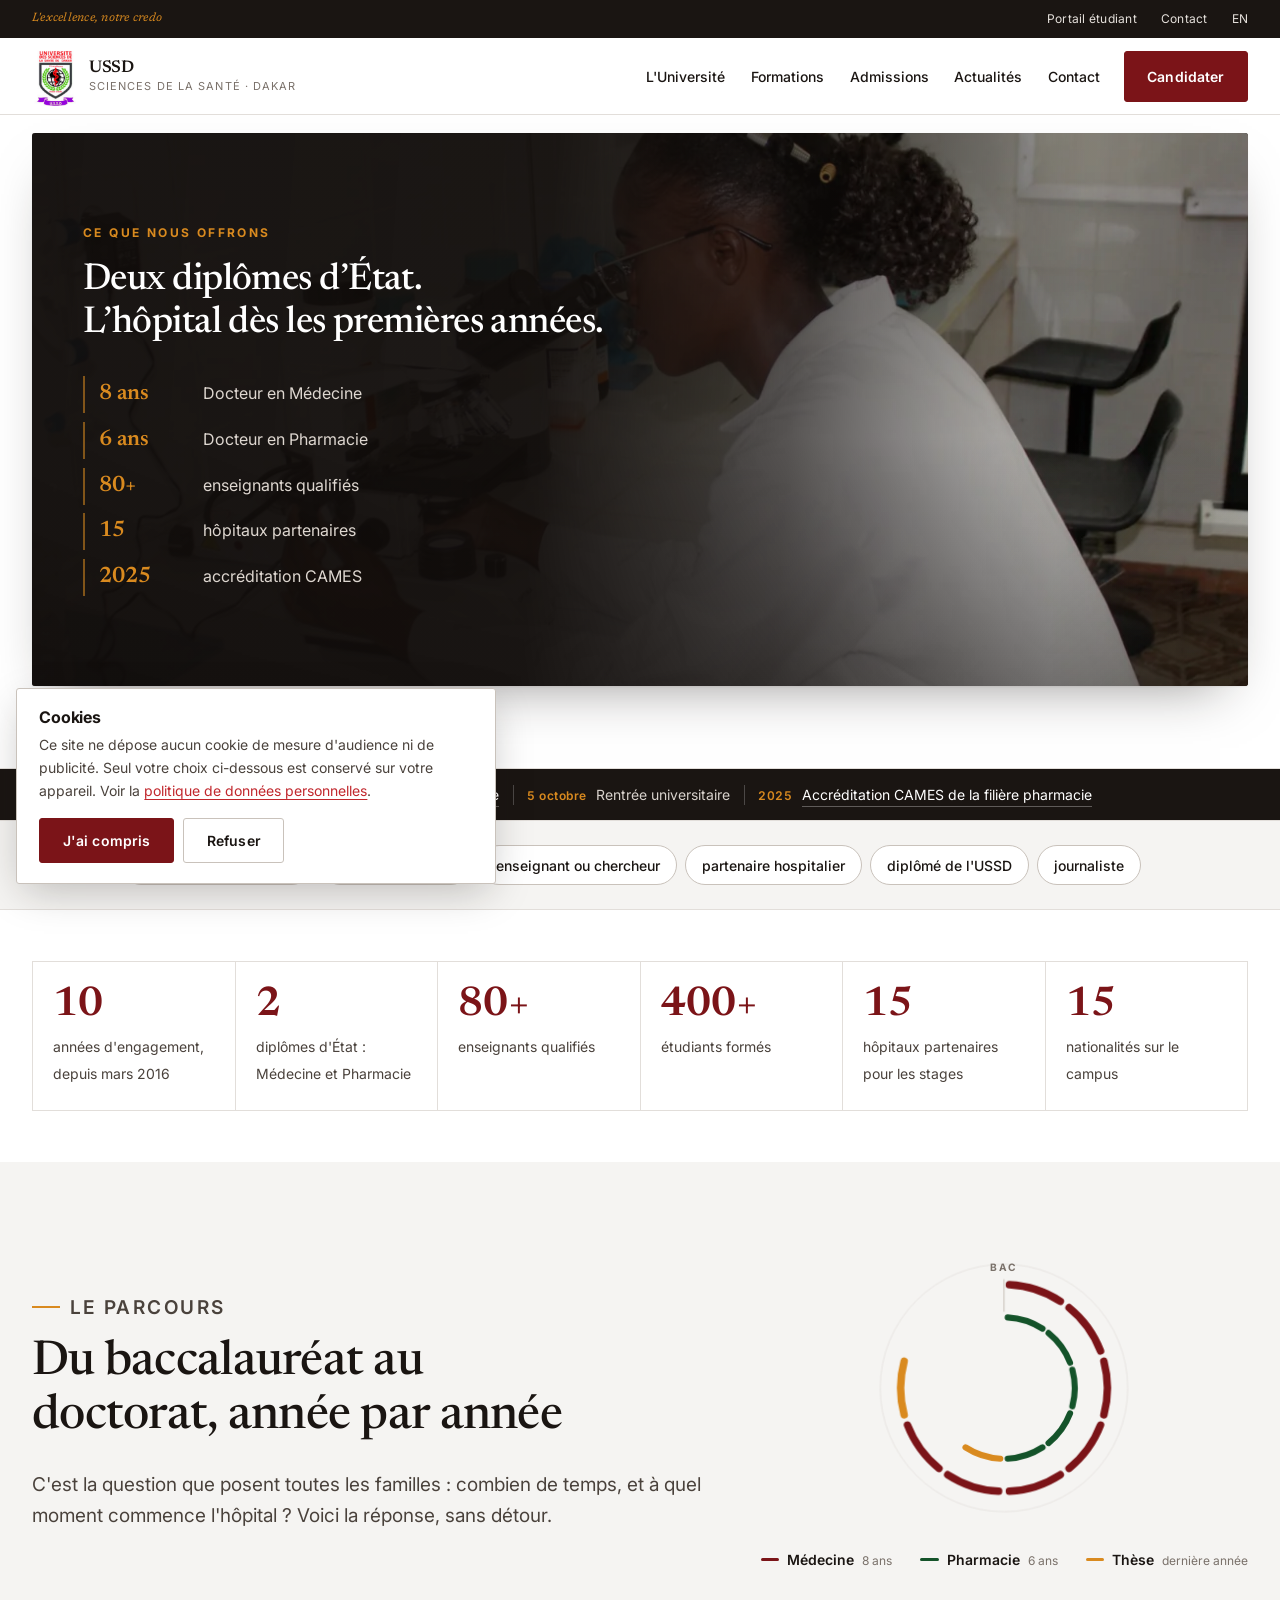
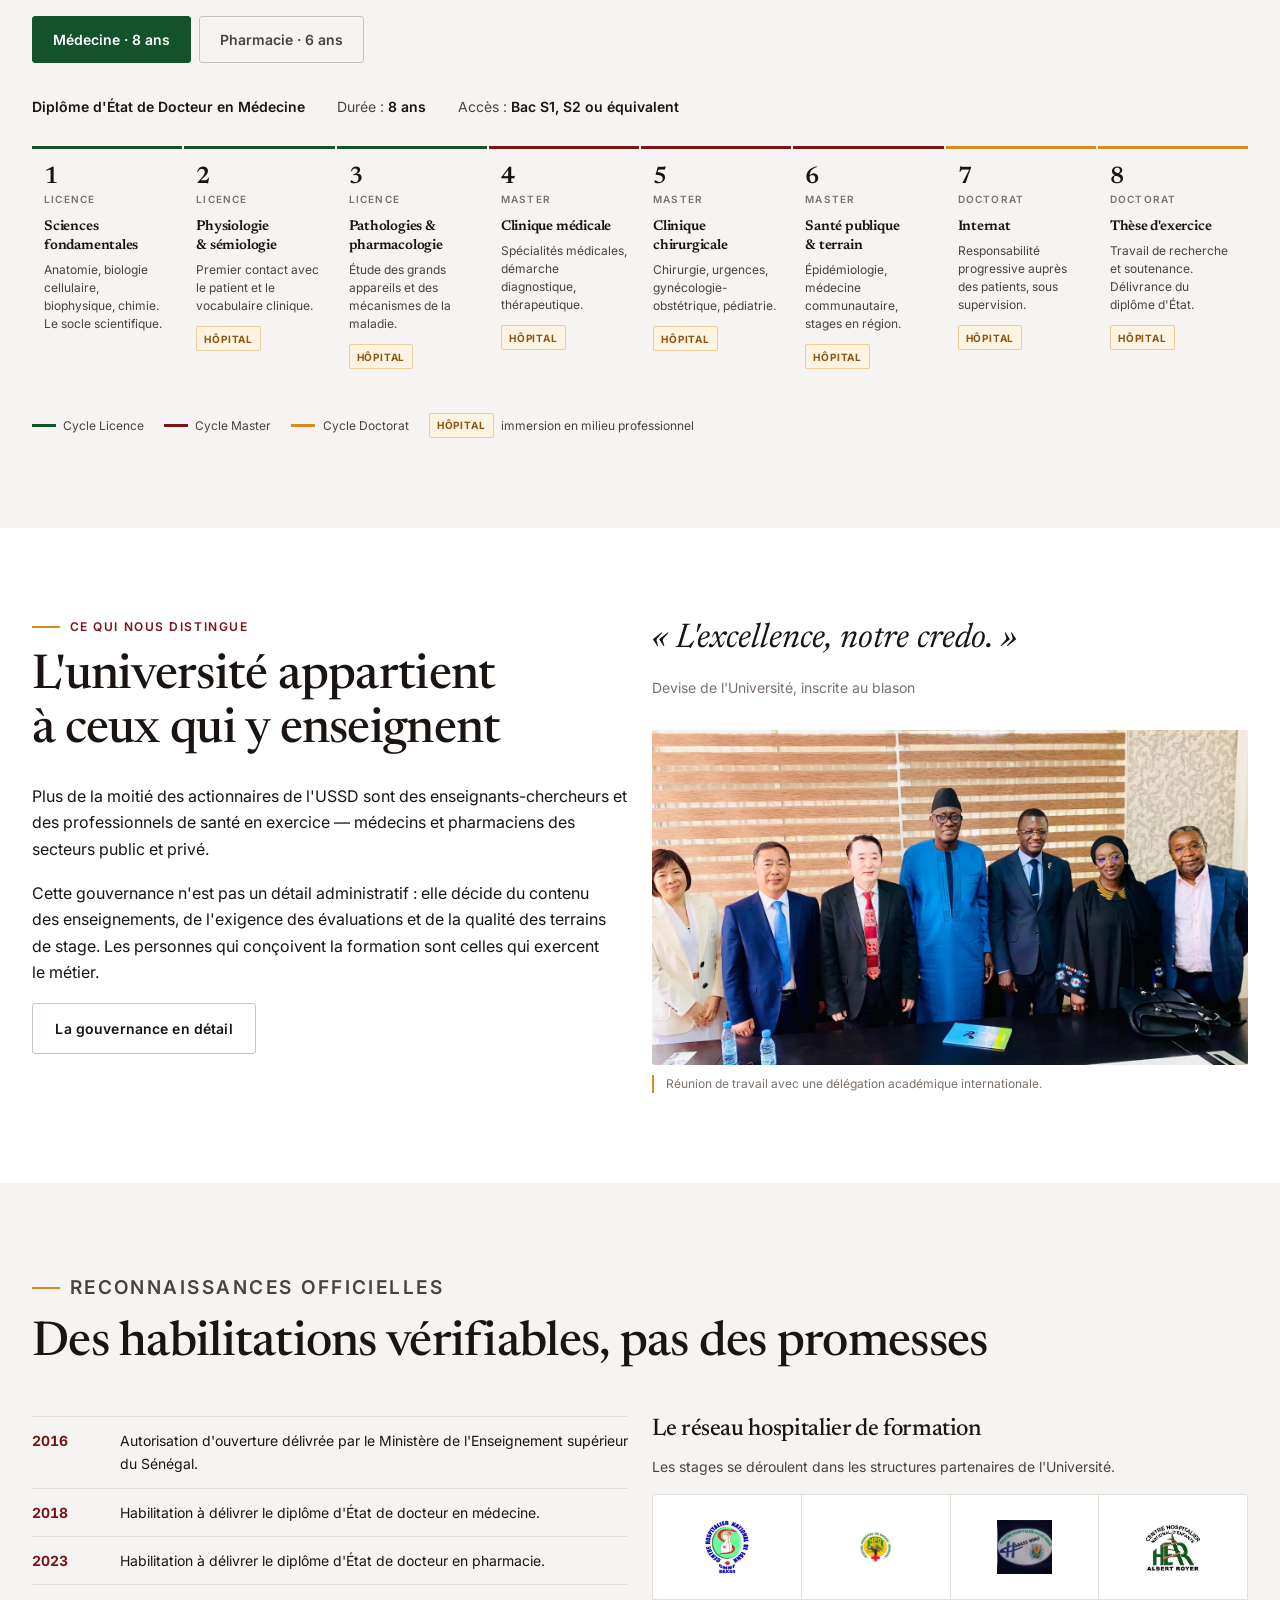
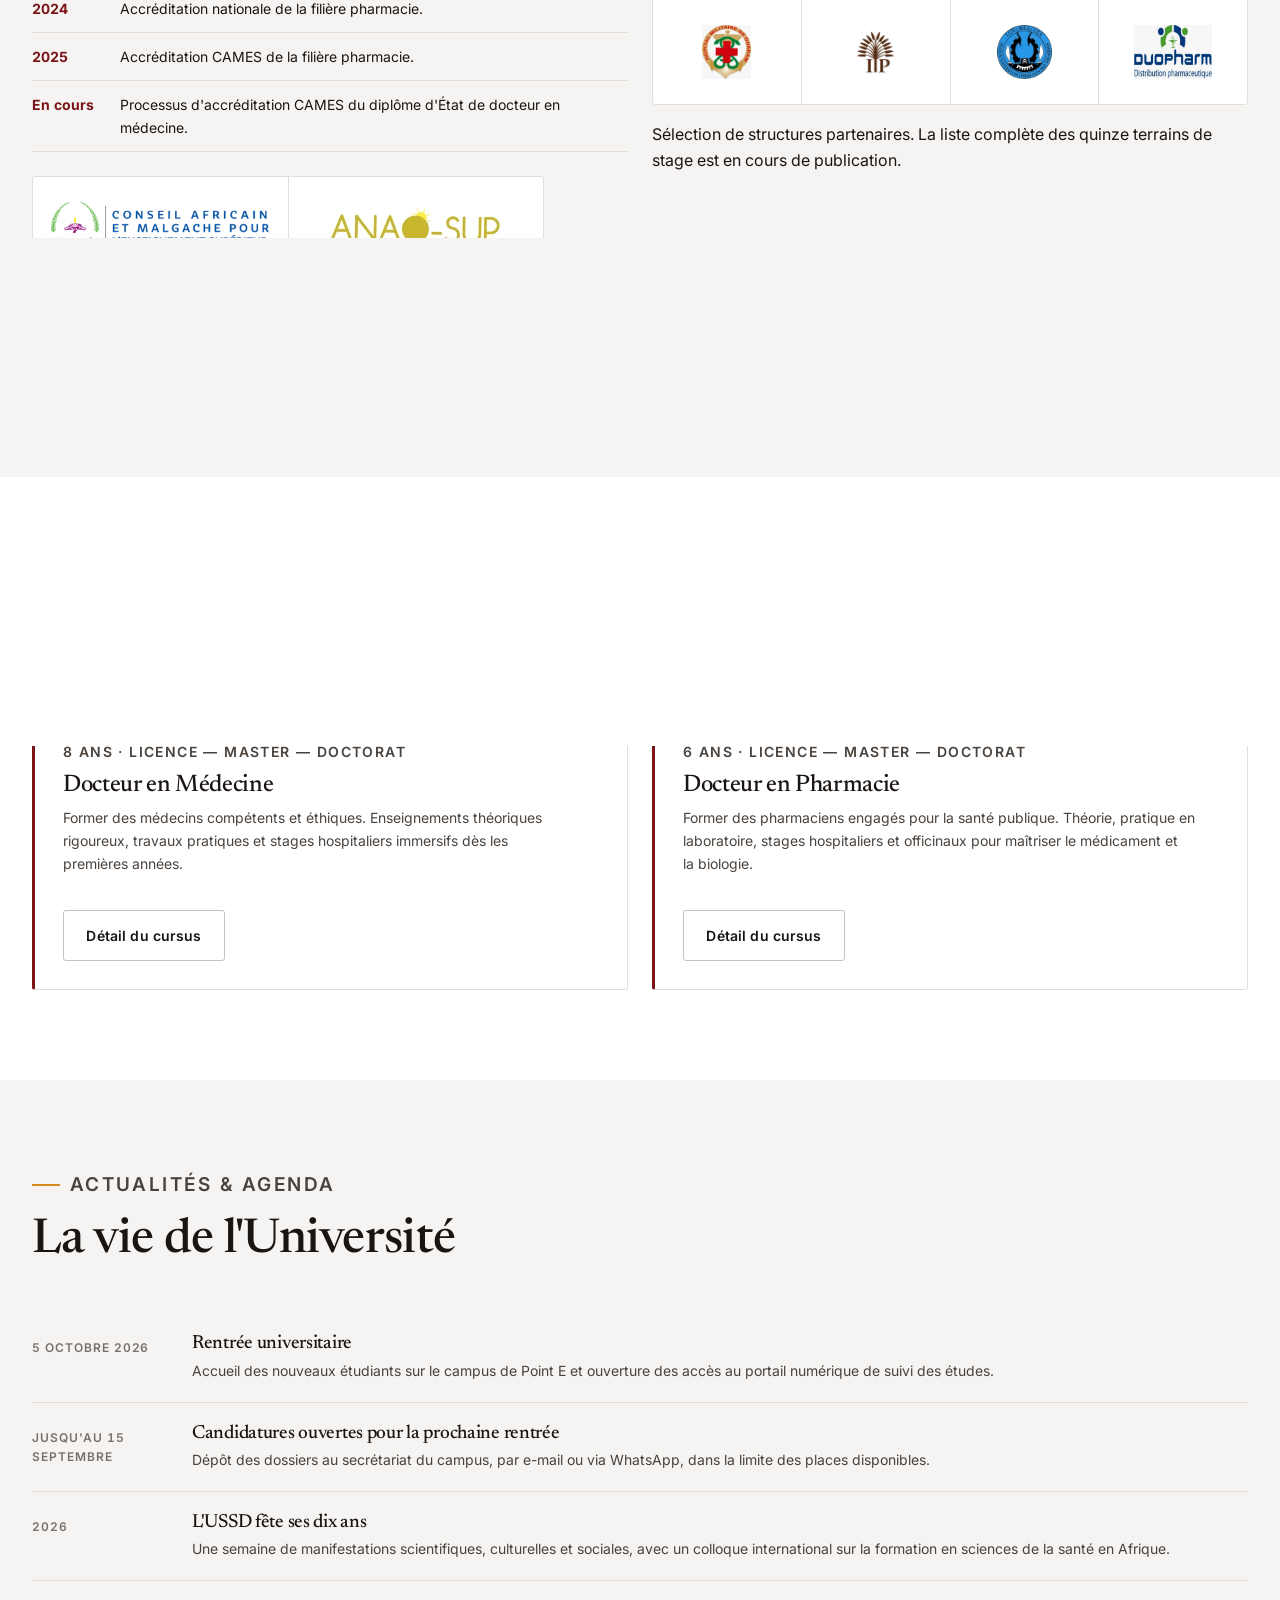
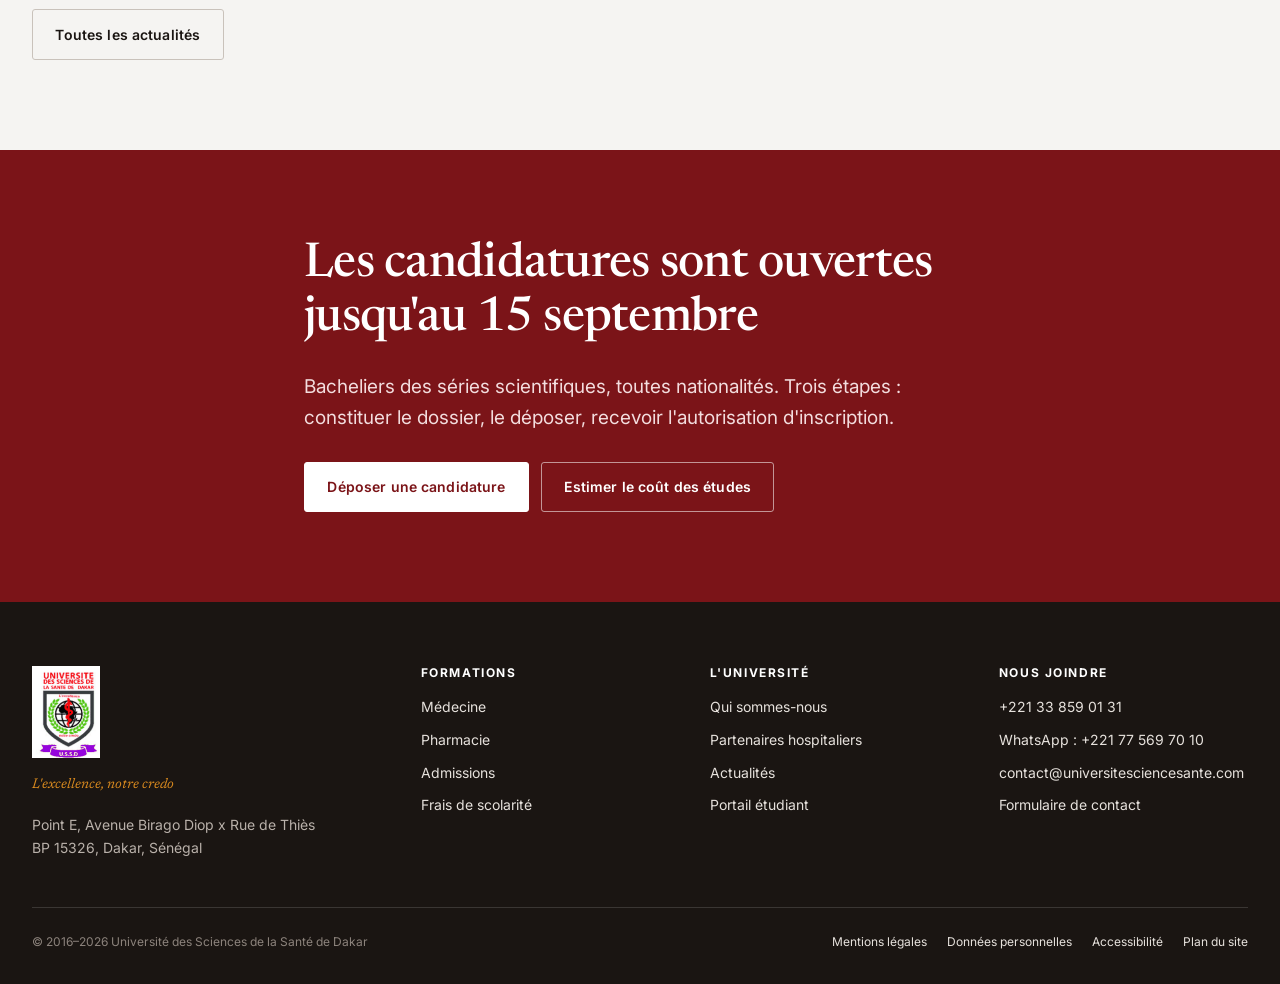
==== commit 4ffc1ba3: "Hero : format cinémascope, rythme accéléré, acte 1 recomposé Hauteur — passage du 16:9 au 2,2:1 : 55" ====
--- a/index.html
+++ b/index.html
@@ -111,7 +111,7 @@
         <div class="cine__scene">
 
           <!-- ================= ACTE 1 — QUI SOMMES-NOUS ================= -->
-          <article class="cine__slide cine__slide--1 is-active" data-duree="7000"
+          <article class="cine__slide cine__slide--1 is-active" data-duree="4500"
                    role="group" aria-roledescription="diapositive" aria-label="1 sur 3">
             <div class="cine__fond">
               <img src="assets/img/photos/slide-1-1400.webp"
@@ -123,16 +123,18 @@
             </div>
             <div class="cine__voile" aria-hidden="true"></div>
             <div class="cine__texte">
-              <img class="cine__blason" style="--d:.15s" src="assets/img/logo-ussd.png"
-                   alt="" width="86" height="115" fetchpriority="high">
-              <h1 class="cine__nom" style="--d:.65s">Université des Sciences<br>de la Santé de Dakar</h1>
-              <p class="cine__credo" style="--d:1.35s">L&rsquo;excellence, notre credo.</p>
-              <p class="cine__pied" style="--d:1.95s">Dakar, Sénégal &middot; depuis le 29 mars 2016</p>
+              <h1 class="cine__nom" style="--d:.15s">Université des Sciences<br>de la Santé de Dakar</h1>
+              <p class="cine__credo" style="--d:.60s">L&rsquo;excellence, notre credo.</p>
+              <p class="cine__pied" style="--d:1.00s">Dakar, Sénégal &middot; depuis le 29 mars 2016</p>
+              <div class="cine__appel" style="--d:1.50s">
+                <a class="btn btn--light" href="admissions.html#candidater">Candidater</a>
+                <a class="btn btn--contour" href="l-universite.html">Découvrir l&rsquo;université</a>
+              </div>
             </div>
           </article>
 
           <!-- ================= ACTE 2 — CE QUE NOUS OFFRONS ============== -->
-          <article class="cine__slide cine__slide--2" data-duree="8000"
+          <article class="cine__slide cine__slide--2" data-duree="5000"
                    role="group" aria-roledescription="diapositive" aria-label="2 sur 3">
             <div class="cine__fond">
               <img src="assets/img/photos/slide-2-1400.webp"
@@ -144,20 +146,20 @@
             </div>
             <div class="cine__voile" aria-hidden="true"></div>
             <div class="cine__texte">
-              <p class="cine__kicker" style="--d:.2s">Ce que nous offrons</p>
-              <p class="cine__titre" style="--d:.55s">Deux diplômes d&rsquo;État.<br>L&rsquo;hôpital dès les premières années.</p>
+              <p class="cine__kicker" style="--d:.15s">Ce que nous offrons</p>
+              <p class="cine__titre" style="--d:.40s">Deux diplômes d&rsquo;État.<br>L&rsquo;hôpital dès les premières années.</p>
               <ul class="cine__faits">
-                <li style="--d:1.25s"><b>8 ans</b><span>Docteur en Médecine</span></li>
-                <li style="--d:1.55s"><b>6 ans</b><span>Docteur en Pharmacie</span></li>
-                <li style="--d:1.85s"><b>80+</b><span>enseignants qualifiés</span></li>
-                <li style="--d:2.15s"><b>15</b><span>hôpitaux partenaires</span></li>
-                <li style="--d:2.45s"><b>2025</b><span>accréditation CAMES</span></li>
+                <li style="--d:.90s"><b>8 ans</b><span>Docteur en Médecine</span></li>
+                <li style="--d:1.12s"><b>6 ans</b><span>Docteur en Pharmacie</span></li>
+                <li style="--d:1.34s"><b>80+</b><span>enseignants qualifiés</span></li>
+                <li style="--d:1.56s"><b>15</b><span>hôpitaux partenaires</span></li>
+                <li style="--d:1.78s"><b>2025</b><span>accréditation CAMES</span></li>
               </ul>
             </div>
           </article>
 
           <!-- ================= ACTE 3 — QUEL AVENIR ====================== -->
-          <article class="cine__slide cine__slide--3" data-duree="9000"
+          <article class="cine__slide cine__slide--3" data-duree="5500"
                    role="group" aria-roledescription="diapositive" aria-label="3 sur 3">
             <div class="cine__fond">
               <img src="assets/img/photos/slide-3-1400.webp"
@@ -169,14 +171,14 @@
             </div>
             <div class="cine__voile" aria-hidden="true"></div>
             <div class="cine__texte">
-              <p class="cine__kicker" style="--d:.3s">Votre avenir</p>
-              <p class="cine__promesse" style="--d:.8s">Former les médecins et les pharmaciens dont l&rsquo;Afrique de l&rsquo;Ouest a besoin.</p>
-              <p class="cine__signature" style="--d:2.1s">L&rsquo;excellence, notre credo.</p>
-              <div class="cine__appel" style="--d:2.9s">
+              <p class="cine__kicker" style="--d:.20s">Votre avenir</p>
+              <p class="cine__promesse" style="--d:.55s">Former les médecins et les pharmaciens dont l&rsquo;Afrique de l&rsquo;Ouest a besoin.</p>
+              <p class="cine__signature" style="--d:1.40s">L&rsquo;excellence, notre credo.</p>
+              <div class="cine__appel" style="--d:1.95s">
                 <a class="btn btn--light" href="admissions.html#candidater">Candidater</a>
                 <a class="btn btn--contour" href="formations.html">Voir les cursus</a>
               </div>
-              <p class="cine__pied" style="--d:3.4s">Rentrée le 5 octobre &middot; candidatures jusqu&rsquo;au 15 septembre</p>
+              <p class="cine__pied" style="--d:2.30s">Rentrée le 5 octobre &middot; candidatures jusqu&rsquo;au 15 septembre</p>
             </div>
           </article>
 
--- a/assets/css/ussd.css
+++ b/assets/css/ussd.css
@@ -246,7 +246,10 @@
 .cine { position: relative; }
 
 .cine__scene {
-  position: relative; aspect-ratio: 16 / 9; min-height: 26rem;
+  /* Format cinemascope : -19 % de hauteur par rapport au 16:9, et le cadre
+     large sert le propos. Le recadrage vertical est compense acte par acte
+     par object-position, pour ne couper aucun visage. */
+  position: relative; aspect-ratio: 2.2 / 1; min-height: 20rem;
   overflow: hidden; border-radius: var(--radius); background: var(--ink);
   box-shadow: 0 1px 2px rgba(26,21,18,.06), 0 24px 54px -28px rgba(26,21,18,.5);
 }
@@ -256,17 +259,20 @@
 .cine__slide {
   position: absolute; inset: 0; margin: 0;
   opacity: 0; visibility: hidden;
-  transition: opacity 1200ms cubic-bezier(.4, 0, .2, 1), visibility 0s 1200ms;
+  transition: opacity 800ms cubic-bezier(.4, 0, .2, 1), visibility 0s 800ms;
 }
 .cine__slide.is-active { opacity: 1; visibility: visible; transition-delay: 0s, 0s; }
 
 .cine__fond { position: absolute; inset: 0; overflow: hidden; }
 .cine__fond img { width: 100%; height: 100%; object-fit: cover; display: block; will-change: transform; }
+.cine__slide--1 .cine__fond img { object-position: center 38%; }
+.cine__slide--2 .cine__fond img { object-position: center 46%; }
+.cine__slide--3 .cine__fond img { object-position: center 34%; }
 
 /* ---- Les trois cameras -------------------------------------------------- */
-.cine__slide--1.is-active .cine__fond img { animation: cam-avant 7600ms cubic-bezier(.33,0,.25,1) both; }
-.cine__slide--2.is-active .cine__fond img { animation: cam-lateral 8600ms cubic-bezier(.33,0,.25,1) both; }
-.cine__slide--3.is-active .cine__fond img { animation: cam-recul 9600ms cubic-bezier(.25,0,.2,1) both; }
+.cine__slide--1.is-active .cine__fond img { animation: cam-avant 5100ms cubic-bezier(.33,0,.25,1) both; }
+.cine__slide--2.is-active .cine__fond img { animation: cam-lateral 5600ms cubic-bezier(.33,0,.25,1) both; }
+.cine__slide--3.is-active .cine__fond img { animation: cam-recul 6100ms cubic-bezier(.25,0,.2,1) both; }
 
 @keyframes cam-avant   { from { transform: scale(1.015) translate3d(0, .8%, 0); }
                          to   { transform: scale(1.105) translate3d(0, -1.4%, 0); } }
@@ -308,6 +314,11 @@
   padding: clamp(1.75rem, 4vw, 3.75rem);
   max-width: 46rem;
 }
+/* Acte 1 : le texte monte en haut du cadre, l'appel a l'action se cale en bas.
+   C'est la marge automatique qui cree l'ecart, pas une hauteur fixe. */
+.cine__slide--1 .cine__texte { justify-content: flex-start; }
+.cine__slide--1 .cine__appel { margin-top: auto; margin-bottom: 0; justify-content: flex-start; }
+
 .cine__slide--3 .cine__texte {
   max-width: none; align-items: center; text-align: center;
   padding-inline: clamp(1.75rem, 8vw, 7rem);
@@ -315,7 +326,7 @@
 
 .cine__slide.is-active .cine__texte > *,
 .cine__slide.is-active .cine__faits > li {
-  animation: entree 1100ms cubic-bezier(.16, .8, .28, 1) both;
+  animation: entree 800ms cubic-bezier(.16, .8, .28, 1) both;
   animation-delay: var(--d, 0s);
 }
 @keyframes entree {
@@ -332,10 +343,9 @@
 }
 
 /* ---- Acte 1 : identite -------------------------------------------------- */
-.cine__blason { width: clamp(58px, 6vw, 86px); height: auto; margin-bottom: 1.5rem; }
 .cine__nom {
-  color: #fff; margin: 0 0 1.1rem;
-  font-size: clamp(1.6rem, 2.5vw + .8rem, 2.9rem); line-height: 1.14;
+  color: #fff; margin: 0 0 1.15rem;
+  font-size: clamp(1.7rem, 2.7vw + .85rem, 3.15rem); line-height: 1.12;
   letter-spacing: -.015em; text-wrap: balance;
 }
 .cine__credo {
@@ -381,6 +391,21 @@
   font-size: clamp(1.05rem, .9vw + .8rem, 1.45rem); color: var(--ochre);
 }
 .cine__appel { display: flex; flex-wrap: wrap; gap: .75rem; justify-content: center; margin-bottom: 1.5rem; }
+/* Boutons de la scene : un cran plus larges que ceux du corps de page, et le
+   contour passe en verre depoli pour tenir sur la photographie. */
+.cine__appel .btn {
+  padding: .95rem 1.8rem; font-size: var(--t-base); letter-spacing: .015em;
+  border-radius: var(--radius);
+}
+.cine__appel .btn--light {
+  box-shadow: 0 2px 4px rgba(0,0,0,.18), 0 14px 32px -14px rgba(0,0,0,.55);
+}
+.cine__appel .btn--light:hover { box-shadow: 0 4px 8px rgba(0,0,0,.22), 0 18px 38px -14px rgba(0,0,0,.6); }
+.cine__appel .btn--contour {
+  backdrop-filter: blur(7px) saturate(1.2);
+  background: rgba(255,255,255,.14); border-color: rgba(255,255,255,.72);
+}
+.cine__appel .btn--contour:hover { background: rgba(255,255,255,.26); border-color: #fff; }
 
 /* ---- Pilotage ----------------------------------------------------------- */
 .cine__pilote { position: relative; margin-top: 1.1rem; }
@@ -415,6 +440,10 @@
 @media (max-width: 62rem) {
   .cine__scene { aspect-ratio: 4 / 5; min-height: 0; }
   .cine__texte { max-width: none; justify-content: flex-end; }
+  /* En etroit le voile est dense en bas : l'acte 1 y redescend son texte,
+     sinon l'accroche se retrouverait sur la partie claire du degrade. */
+  .cine__slide--1 .cine__texte { justify-content: flex-end; }
+  .cine__slide--1 .cine__appel { margin-top: 1.5rem; }
   .cine__slide--1 .cine__voile, .cine__slide--2 .cine__voile {
     background: linear-gradient(to bottom, rgba(16,12,10,.55) 0%, rgba(16,12,10,.84) 42%, rgba(16,12,10,.96) 100%);
   }
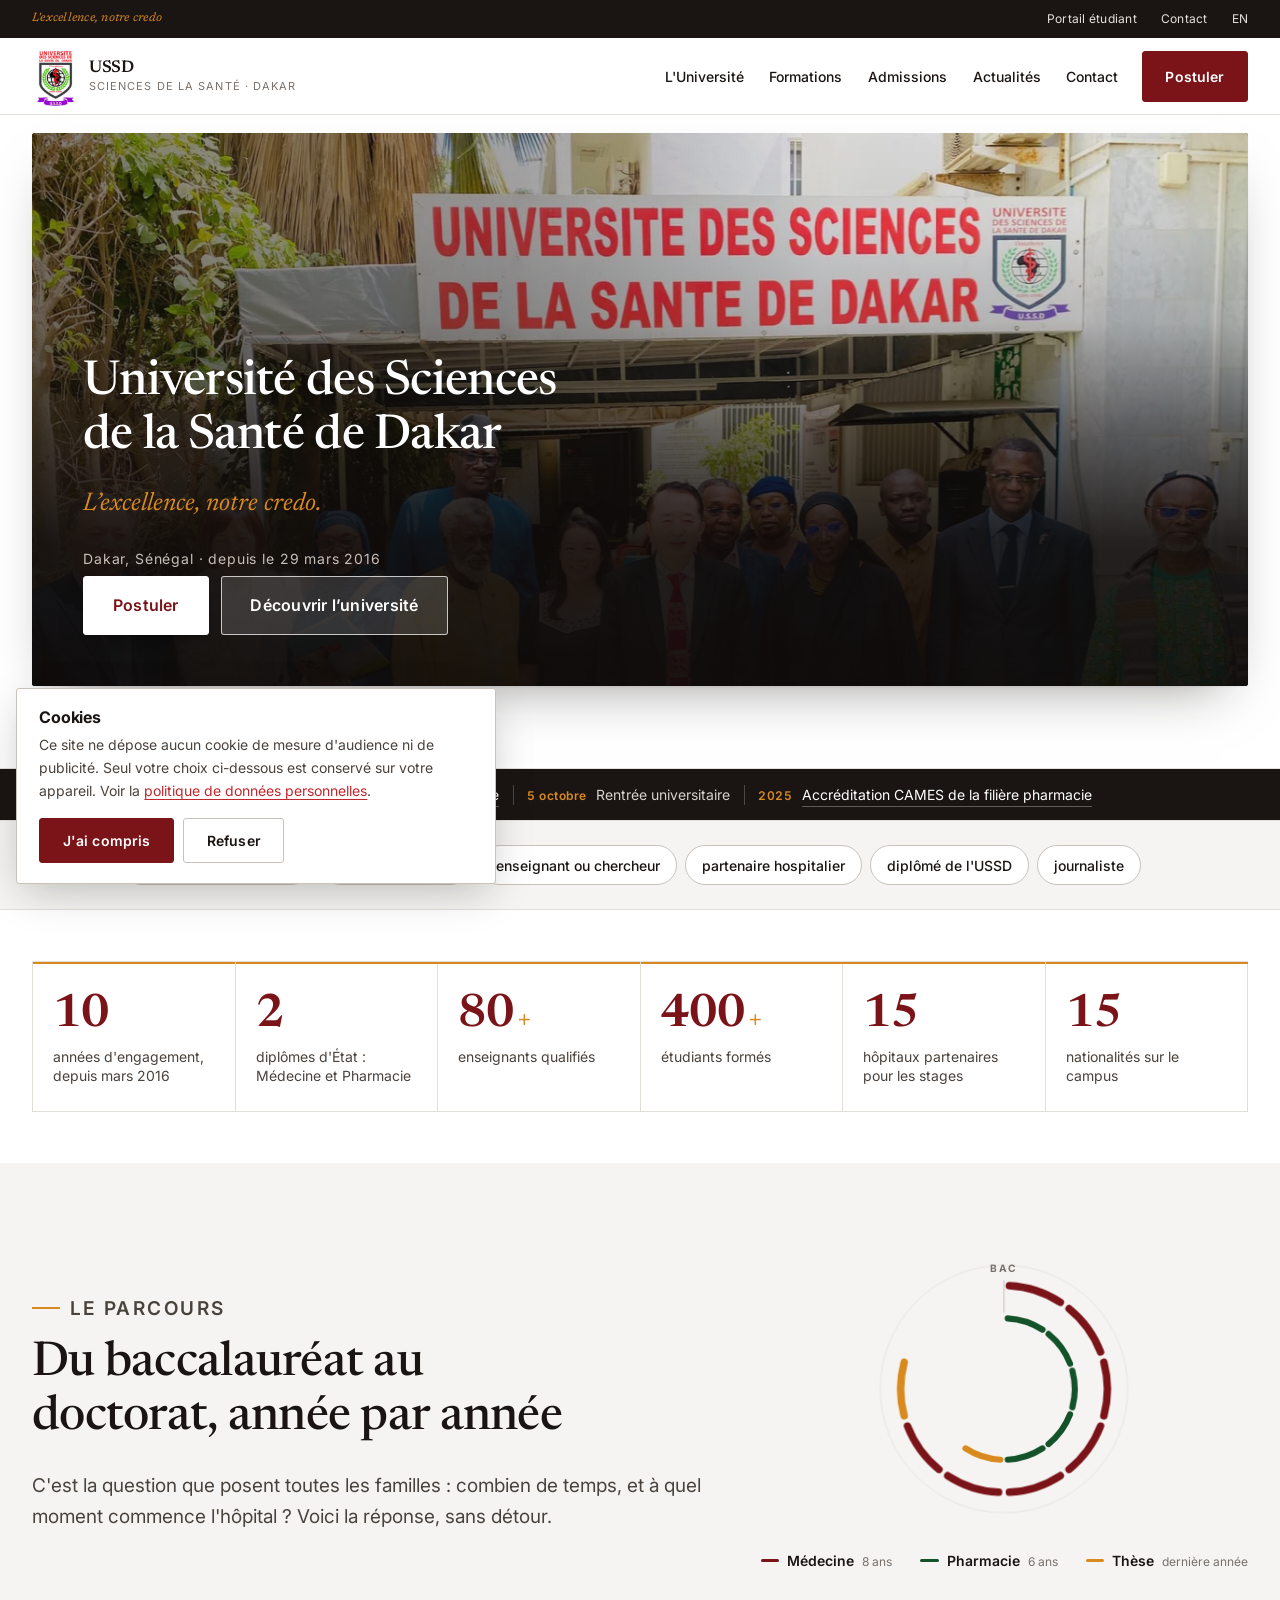
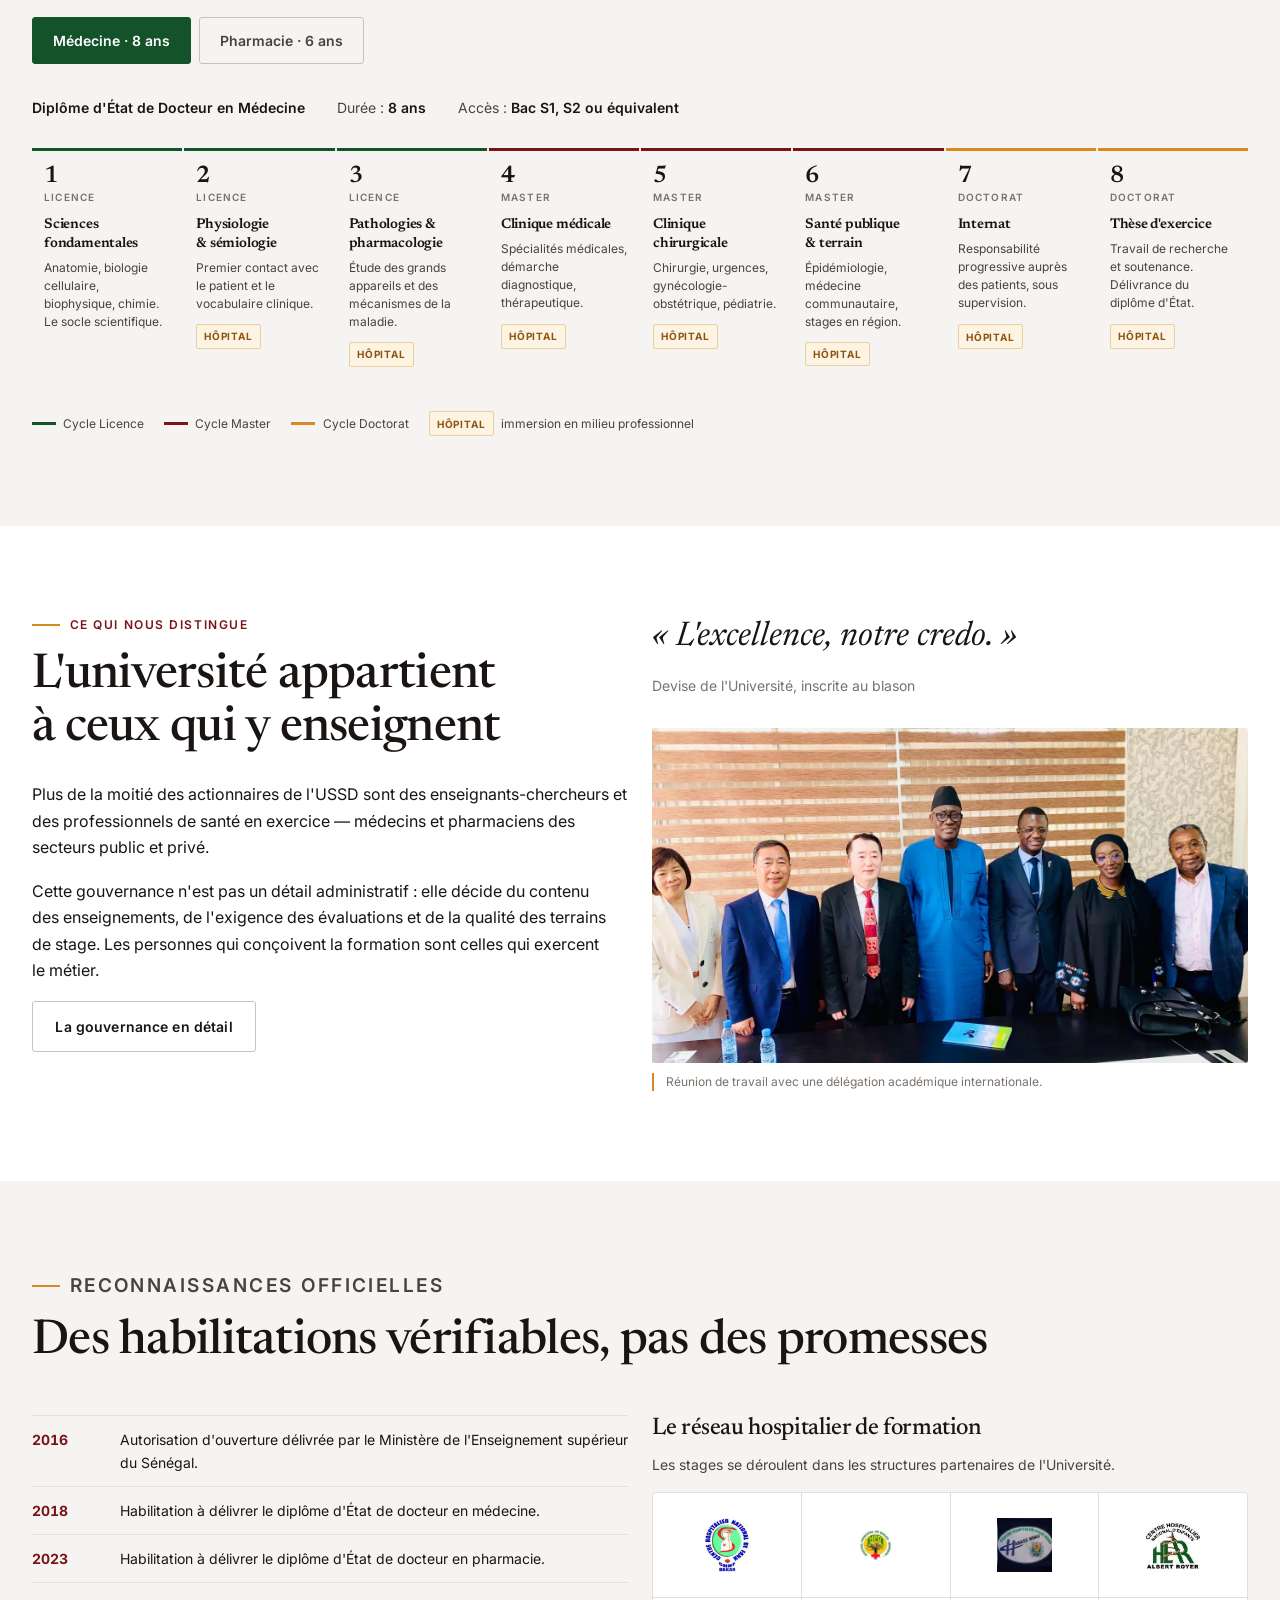
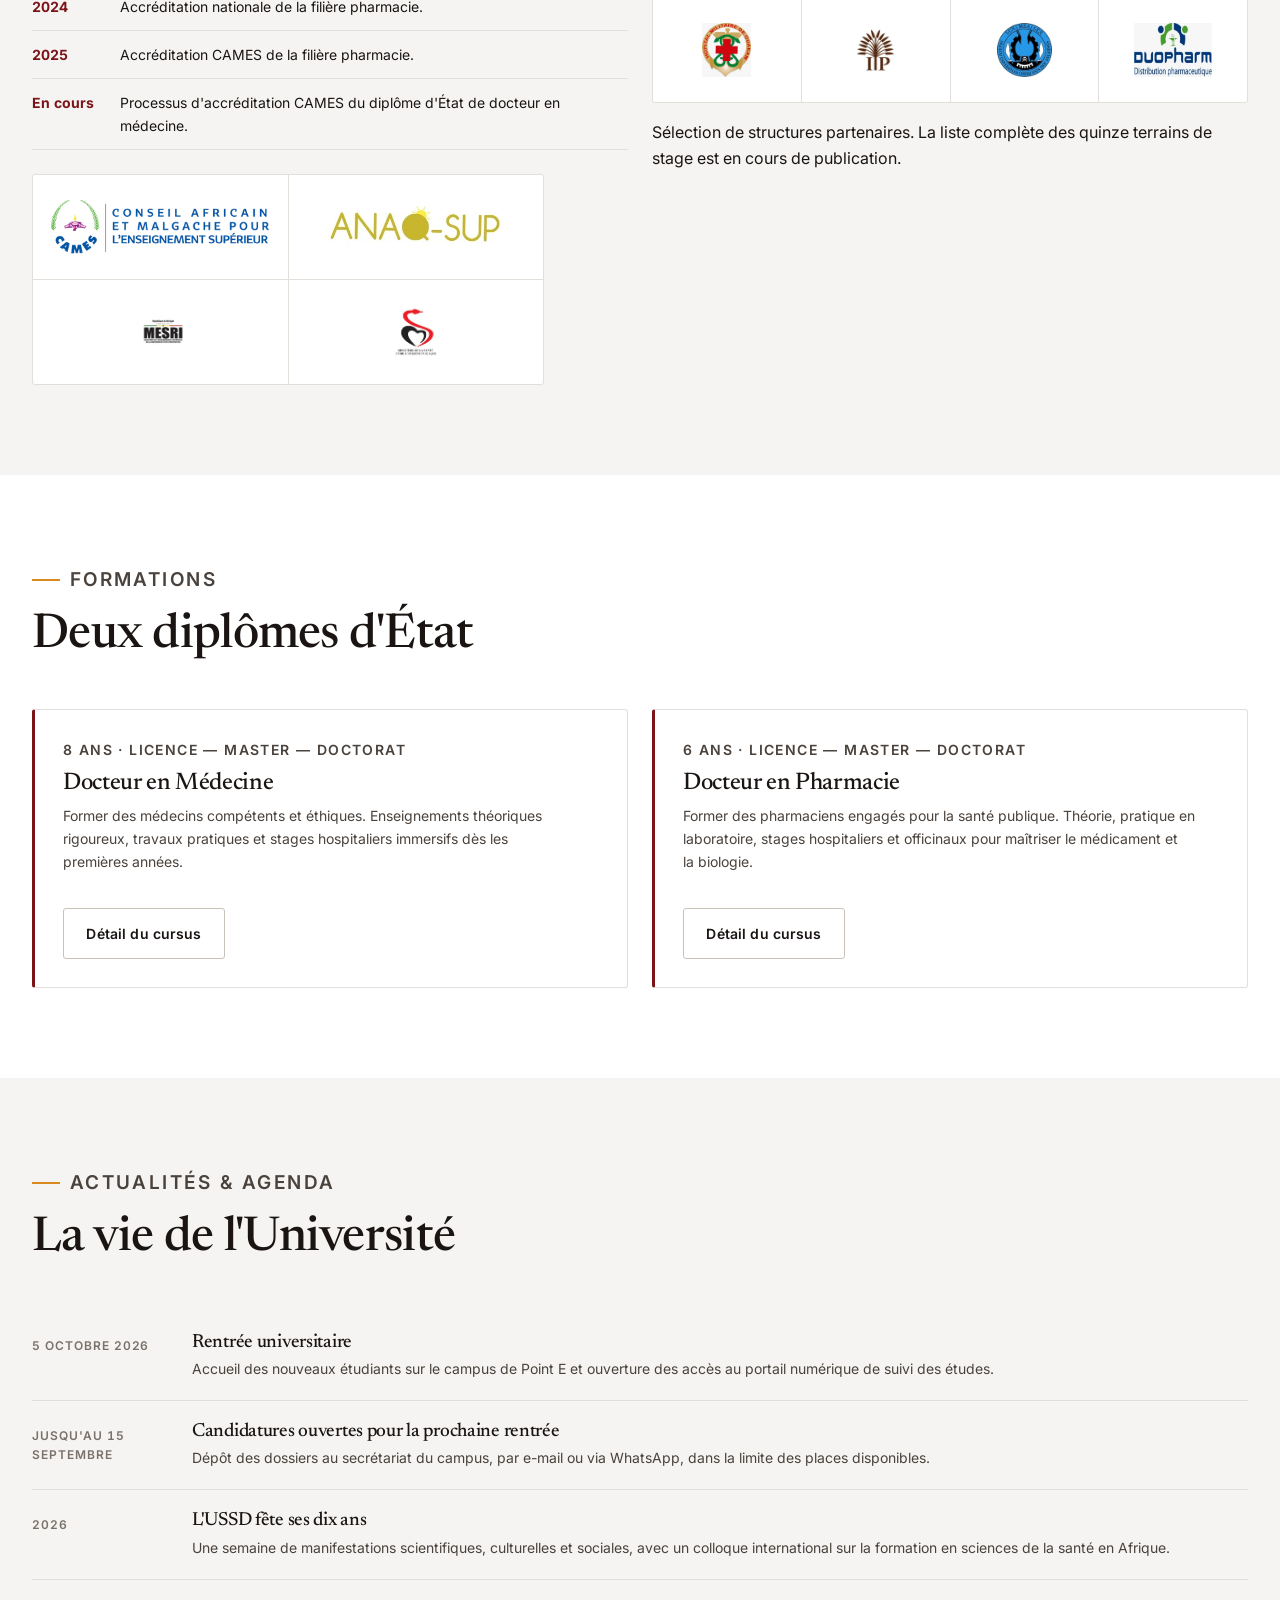
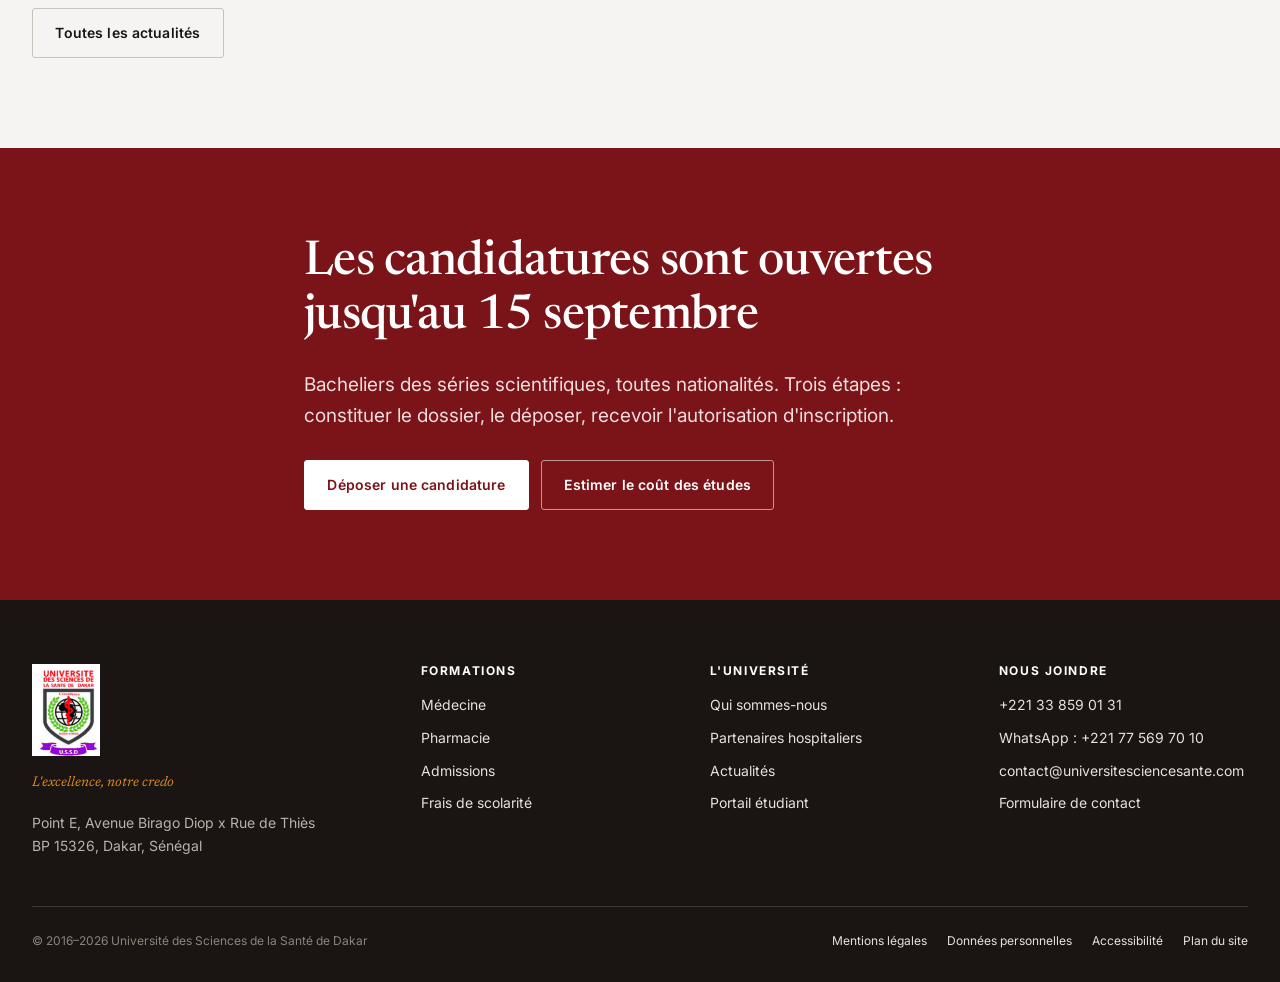
==== commit 680f28f3: "Photo de l'acte 1, « Postuler », parcours vivant, chiffres en compteurs Acte 1 — nouvelle photograph" ====
--- a/index.html
+++ b/index.html
@@ -87,7 +87,7 @@
       </ul>
     </nav>
 
-    <a class="btn btn--primary" href="admissions.html#candidater">Candidater</a>
+    <a class="btn btn--primary" href="admissions.html#candidater">Postuler</a>
   </div>
 </header>
 
@@ -127,7 +127,7 @@
               <p class="cine__credo" style="--d:.60s">L&rsquo;excellence, notre credo.</p>
               <p class="cine__pied" style="--d:1.00s">Dakar, Sénégal &middot; depuis le 29 mars 2016</p>
               <div class="cine__appel" style="--d:1.50s">
-                <a class="btn btn--light" href="admissions.html#candidater">Candidater</a>
+                <a class="btn btn--light" href="admissions.html#candidater">Postuler</a>
                 <a class="btn btn--contour" href="l-universite.html">Découvrir l&rsquo;université</a>
               </div>
             </div>
@@ -175,7 +175,7 @@
               <p class="cine__promesse" style="--d:.55s">Former les médecins et les pharmaciens dont l&rsquo;Afrique de l&rsquo;Ouest a besoin.</p>
               <p class="cine__signature" style="--d:1.40s">L&rsquo;excellence, notre credo.</p>
               <div class="cine__appel" style="--d:1.95s">
-                <a class="btn btn--light" href="admissions.html#candidater">Candidater</a>
+                <a class="btn btn--light" href="admissions.html#candidater">Postuler</a>
                 <a class="btn btn--contour" href="formations.html">Voir les cursus</a>
               </div>
               <p class="cine__pied" style="--d:2.30s">Rentrée le 5 octobre &middot; candidatures jusqu&rsquo;au 15 septembre</p>
@@ -244,12 +244,12 @@
     <div class="wrap">
       <h2 class="visually-hidden" id="chiffres-titre">L'USSD en chiffres</h2>
       <div class="stats">
-        <div class="stat"><span class="stat__value">10</span><span class="stat__label">années d'engagement, depuis mars 2016</span></div>
-        <div class="stat"><span class="stat__value">2</span><span class="stat__label">diplômes d'État : Médecine et Pharmacie</span></div>
-        <div class="stat"><span class="stat__value">80+</span><span class="stat__label">enseignants qualifiés</span></div>
-        <div class="stat"><span class="stat__value">400+</span><span class="stat__label">étudiants formés</span></div>
-        <div class="stat"><span class="stat__value">15</span><span class="stat__label">hôpitaux partenaires pour les stages</span></div>
-        <div class="stat"><span class="stat__value">15</span><span class="stat__label">nationalités sur le campus</span></div>
+        <div class="stat" style="--i:0"><span class="stat__value" data-cible="10"><span class="stat__num" aria-hidden="true">0</span><span class="visually-hidden">10</span></span><span class="stat__label">années d'engagement, depuis mars 2016</span></div>
+        <div class="stat" style="--i:1"><span class="stat__value" data-cible="2"><span class="stat__num" aria-hidden="true">0</span><span class="visually-hidden">2</span></span><span class="stat__label">diplômes d'État : Médecine et Pharmacie</span></div>
+        <div class="stat" style="--i:2"><span class="stat__value" data-cible="80"><span class="stat__num" aria-hidden="true">0</span><i class="stat__plus" aria-hidden="true">+</i><span class="visually-hidden">plus de 80</span></span><span class="stat__label">enseignants qualifiés</span></div>
+        <div class="stat" style="--i:3"><span class="stat__value" data-cible="400"><span class="stat__num" aria-hidden="true">0</span><i class="stat__plus" aria-hidden="true">+</i><span class="visually-hidden">plus de 400</span></span><span class="stat__label">étudiants formés</span></div>
+        <div class="stat" style="--i:4"><span class="stat__value" data-cible="15"><span class="stat__num" aria-hidden="true">0</span><span class="visually-hidden">15</span></span><span class="stat__label">hôpitaux partenaires pour les stages</span></div>
+        <div class="stat" style="--i:5"><span class="stat__value" data-cible="15"><span class="stat__num" aria-hidden="true">0</span><span class="visually-hidden">15</span></span><span class="stat__label">nationalités sur le campus</span></div>
       </div>
     </div>
   </section>
@@ -323,14 +323,14 @@
           <span>Accès&nbsp;: <b>Bac S1, S2 ou équivalent</b></span>
         </div>
         <ol class="ladder" style="--years:8">
-          <li class="year" data-cycle="1"><span class="year__n">1<small>Licence</small></span><h3 class="year__title">Sciences fondamentales</h3><p class="year__desc">Anatomie, biologie cellulaire, biophysique, chimie. Le socle scientifique.</p></li>
-          <li class="year" data-cycle="1"><span class="year__n">2<small>Licence</small></span><h3 class="year__title">Physiologie &amp; sémiologie</h3><p class="year__desc">Premier contact avec le patient et le vocabulaire clinique.</p><span class="year__flag">Hôpital</span></li>
-          <li class="year" data-cycle="1"><span class="year__n">3<small>Licence</small></span><h3 class="year__title">Pathologies &amp; pharmacologie</h3><p class="year__desc">Étude des grands appareils et des mécanismes de la maladie.</p><span class="year__flag">Hôpital</span></li>
-          <li class="year" data-cycle="2"><span class="year__n">4<small>Master</small></span><h3 class="year__title">Clinique médicale</h3><p class="year__desc">Spécialités médicales, démarche diagnostique, thérapeutique.</p><span class="year__flag">Hôpital</span></li>
-          <li class="year" data-cycle="2"><span class="year__n">5<small>Master</small></span><h3 class="year__title">Clinique chirurgicale</h3><p class="year__desc">Chirurgie, urgences, gynécologie-obstétrique, pédiatrie.</p><span class="year__flag">Hôpital</span></li>
-          <li class="year" data-cycle="2"><span class="year__n">6<small>Master</small></span><h3 class="year__title">Santé publique &amp; terrain</h3><p class="year__desc">Épidémiologie, médecine communautaire, stages en région.</p><span class="year__flag">Hôpital</span></li>
-          <li class="year" data-cycle="3"><span class="year__n">7<small>Doctorat</small></span><h3 class="year__title">Internat</h3><p class="year__desc">Responsabilité progressive auprès des patients, sous supervision.</p><span class="year__flag">Hôpital</span></li>
-          <li class="year" data-cycle="3"><span class="year__n">8<small>Doctorat</small></span><h3 class="year__title">Thèse d'exercice</h3><p class="year__desc">Travail de recherche et soutenance. Délivrance du diplôme d'État.</p><span class="year__flag">Hôpital</span></li>
+          <li class="year" data-cycle="1" style="--i:0"><span class="year__n">1<small>Licence</small></span><h3 class="year__title">Sciences fondamentales</h3><p class="year__desc">Anatomie, biologie cellulaire, biophysique, chimie. Le socle scientifique.</p></li>
+          <li class="year" data-cycle="1" style="--i:1"><span class="year__n">2<small>Licence</small></span><h3 class="year__title">Physiologie &amp; sémiologie</h3><p class="year__desc">Premier contact avec le patient et le vocabulaire clinique.</p><span class="year__flag">Hôpital</span></li>
+          <li class="year" data-cycle="1" style="--i:2"><span class="year__n">3<small>Licence</small></span><h3 class="year__title">Pathologies &amp; pharmacologie</h3><p class="year__desc">Étude des grands appareils et des mécanismes de la maladie.</p><span class="year__flag">Hôpital</span></li>
+          <li class="year" data-cycle="2" style="--i:3"><span class="year__n">4<small>Master</small></span><h3 class="year__title">Clinique médicale</h3><p class="year__desc">Spécialités médicales, démarche diagnostique, thérapeutique.</p><span class="year__flag">Hôpital</span></li>
+          <li class="year" data-cycle="2" style="--i:4"><span class="year__n">5<small>Master</small></span><h3 class="year__title">Clinique chirurgicale</h3><p class="year__desc">Chirurgie, urgences, gynécologie-obstétrique, pédiatrie.</p><span class="year__flag">Hôpital</span></li>
+          <li class="year" data-cycle="2" style="--i:5"><span class="year__n">6<small>Master</small></span><h3 class="year__title">Santé publique &amp; terrain</h3><p class="year__desc">Épidémiologie, médecine communautaire, stages en région.</p><span class="year__flag">Hôpital</span></li>
+          <li class="year" data-cycle="3" style="--i:6"><span class="year__n">7<small>Doctorat</small></span><h3 class="year__title">Internat</h3><p class="year__desc">Responsabilité progressive auprès des patients, sous supervision.</p><span class="year__flag">Hôpital</span></li>
+          <li class="year" data-cycle="3" style="--i:7"><span class="year__n">8<small>Doctorat</small></span><h3 class="year__title">Thèse d'exercice</h3><p class="year__desc">Travail de recherche et soutenance. Délivrance du diplôme d'État.</p><span class="year__flag">Hôpital</span></li>
         </ol>
       </div>
 
@@ -341,12 +341,12 @@
           <span>Accès&nbsp;: <b>Bac S1, S2 ou équivalent</b></span>
         </div>
         <ol class="ladder" style="--years:6">
-          <li class="year" data-cycle="1"><span class="year__n">1<small>Licence</small></span><h3 class="year__title">Sciences du médicament</h3><p class="year__desc">Chimie, physique, biologie, mathématiques appliquées à la santé.</p></li>
-          <li class="year" data-cycle="1"><span class="year__n">2<small>Licence</small></span><h3 class="year__title">Chimie analytique &amp; galénique</h3><p class="year__desc">Formulation, contrôle qualité, travaux pratiques en laboratoire.</p><span class="year__flag">Laboratoire</span></li>
-          <li class="year" data-cycle="1"><span class="year__n">3<small>Licence</small></span><h3 class="year__title">Pharmacologie &amp; microbiologie</h3><p class="year__desc">Mécanismes d'action, interactions, agents infectieux.</p><span class="year__flag">Laboratoire</span></li>
-          <li class="year" data-cycle="2"><span class="year__n">4<small>Master</small></span><h3 class="year__title">Biologie médicale</h3><p class="year__desc">Hématologie, biochimie clinique, immunologie, parasitologie.</p><span class="year__flag">Hôpital</span></li>
-          <li class="year" data-cycle="2"><span class="year__n">5<small>Master</small></span><h3 class="year__title">Pharmacie clinique &amp; officine</h3><p class="year__desc">Dispensation, suivi thérapeutique, santé publique du médicament.</p><span class="year__flag">Officine</span></li>
-          <li class="year" data-cycle="3"><span class="year__n">6<small>Doctorat</small></span><h3 class="year__title">Thèse d'exercice</h3><p class="year__desc">Stage professionnel long, mémoire de recherche et soutenance.</p><span class="year__flag">Hôpital</span></li>
+          <li class="year" data-cycle="1" style="--i:0"><span class="year__n">1<small>Licence</small></span><h3 class="year__title">Sciences du médicament</h3><p class="year__desc">Chimie, physique, biologie, mathématiques appliquées à la santé.</p></li>
+          <li class="year" data-cycle="1" style="--i:1"><span class="year__n">2<small>Licence</small></span><h3 class="year__title">Chimie analytique &amp; galénique</h3><p class="year__desc">Formulation, contrôle qualité, travaux pratiques en laboratoire.</p><span class="year__flag">Laboratoire</span></li>
+          <li class="year" data-cycle="1" style="--i:2"><span class="year__n">3<small>Licence</small></span><h3 class="year__title">Pharmacologie &amp; microbiologie</h3><p class="year__desc">Mécanismes d'action, interactions, agents infectieux.</p><span class="year__flag">Laboratoire</span></li>
+          <li class="year" data-cycle="2" style="--i:3"><span class="year__n">4<small>Master</small></span><h3 class="year__title">Biologie médicale</h3><p class="year__desc">Hématologie, biochimie clinique, immunologie, parasitologie.</p><span class="year__flag">Hôpital</span></li>
+          <li class="year" data-cycle="2" style="--i:4"><span class="year__n">5<small>Master</small></span><h3 class="year__title">Pharmacie clinique &amp; officine</h3><p class="year__desc">Dispensation, suivi thérapeutique, santé publique du médicament.</p><span class="year__flag">Officine</span></li>
+          <li class="year" data-cycle="3" style="--i:5"><span class="year__n">6<small>Doctorat</small></span><h3 class="year__title">Thèse d'exercice</h3><p class="year__desc">Stage professionnel long, mémoire de recherche et soutenance.</p><span class="year__flag">Hôpital</span></li>
         </ol>
       </div>
 
--- a/assets/css/ussd.css
+++ b/assets/css/ussd.css
@@ -265,7 +265,7 @@
 
 .cine__fond { position: absolute; inset: 0; overflow: hidden; }
 .cine__fond img { width: 100%; height: 100%; object-fit: cover; display: block; will-change: transform; }
-.cine__slide--1 .cine__fond img { object-position: center 38%; }
+.cine__slide--1 .cine__fond img { object-position: center 50%; }
 .cine__slide--2 .cine__fond img { object-position: center 46%; }
 .cine__slide--3 .cine__fond img { object-position: center 34%; }
 
@@ -274,8 +274,8 @@
 .cine__slide--2.is-active .cine__fond img { animation: cam-lateral 5600ms cubic-bezier(.33,0,.25,1) both; }
 .cine__slide--3.is-active .cine__fond img { animation: cam-recul 6100ms cubic-bezier(.25,0,.2,1) both; }
 
-@keyframes cam-avant   { from { transform: scale(1.015) translate3d(0, .8%, 0); }
-                         to   { transform: scale(1.105) translate3d(0, -1.4%, 0); } }
+@keyframes cam-avant   { from { transform: scale(1.008) translate3d(0, .5%, 0); }
+                         to   { transform: scale(1.075) translate3d(0, -.8%, 0); } }
 @keyframes cam-lateral { from { transform: scale(1.09) translate3d(2.6%, 0, 0); }
                          to   { transform: scale(1.13) translate3d(-2.2%, -.6%, 0); } }
 @keyframes cam-recul   { from { transform: scale(1.135) translate3d(-1%, -1%, 0); }
@@ -285,12 +285,14 @@
    Opacites determinees par mesure sur la zone de texte de chaque acte.     */
 .cine__voile { position: absolute; inset: 0; pointer-events: none; }
 
-/* Acte 1 : texte a gauche, cadre — voile lateral + vignette basse */
+/* Acte 1 : le bandeau au nom de l'universite occupe le haut du cadre — on le
+   laisse lumineux et on assombrit le bas, ou vient se poser le texte. */
 .cine__slide--1 .cine__voile {
   background:
-    linear-gradient(96deg, rgba(16,12,10,.96) 0%, rgba(16,12,10,.93) 36%,
-                           rgba(16,12,10,.66) 58%, rgba(16,12,10,.20) 80%, rgba(16,12,10,.12) 100%),
-    linear-gradient(to top, rgba(16,12,10,.50) 0%, rgba(16,12,10,0) 40%);
+    linear-gradient(to top, rgba(16,12,10,.95) 0%, rgba(16,12,10,.90) 26%,
+                            rgba(16,12,10,.62) 46%, rgba(16,12,10,.24) 66%,
+                            rgba(16,12,10,.10) 84%, rgba(16,12,10,.06) 100%),
+    linear-gradient(100deg, rgba(16,12,10,.50) 0%, rgba(16,12,10,.30) 38%, rgba(16,12,10,0) 62%);
 }
 /* Acte 2 : colonne de faits a gauche — voile plus large, l'image respire a droite */
 .cine__slide--2 .cine__voile {
@@ -316,8 +318,8 @@
 }
 /* Acte 1 : le texte monte en haut du cadre, l'appel a l'action se cale en bas.
    C'est la marge automatique qui cree l'ecart, pas une hauteur fixe. */
-.cine__slide--1 .cine__texte { justify-content: flex-start; }
-.cine__slide--1 .cine__appel { margin-top: auto; margin-bottom: 0; justify-content: flex-start; }
+.cine__slide--1 .cine__texte { justify-content: flex-end; }
+.cine__slide--1 .cine__appel { margin-top: .35rem; margin-bottom: 0; justify-content: flex-start; }
 
 .cine__slide--3 .cine__texte {
   max-width: none; align-items: center; text-align: center;
@@ -494,11 +496,19 @@
 /* Chaque annee se pose l'une apres l'autre : le parcours se construit. */
 .arc, .cursus .cadre, .cursus .origine, .cursus .origine-txt {
   transform-box: view-box; transform-origin: 200px 200px;
+  opacity: 0;
+}
+/* Le cadran ne se construit qu'une fois la section a l'ecran : sinon
+   l'animation se joue dans le vide, bien avant que le visiteur n'arrive. */
+.cursus.is-in .arc,
+.cursus.is-in .cadre,
+.cursus.is-in .origine,
+.cursus.is-in .origine-txt {
   animation: poser 700ms cubic-bezier(.22, .78, .3, 1) both;
 }
-.cursus .cadre { animation-delay: 60ms; }
-.cursus .origine, .cursus .origine-txt { animation-delay: 140ms; }
-.arc { animation-delay: calc(var(--i) * 78ms + 200ms); }
+.cursus.is-in .cadre { animation-delay: 60ms; }
+.cursus.is-in .origine, .cursus.is-in .origine-txt { animation-delay: 140ms; }
+.cursus.is-in .arc { animation-delay: calc(var(--i) * 78ms + 200ms); }
 
 @keyframes poser {
   from { opacity: 0; transform: rotate(-9deg) scale(.965); }
@@ -526,6 +536,8 @@
 /* Mouvement reduit : l'objet est affiche d'emblee, sans mise en place. */
 @media (prefers-reduced-motion: reduce) {
   .arc, .cursus .cadre, .cursus .origine, .cursus .origine-txt { animation: none; opacity: 1; transform: none; }
+  .ladder .year::before { transform: scaleX(1); }
+  .ladder .year > * { opacity: 1; transform: none; }
   .diapo__slide { transition: none; }
   .diapo__slide.is-active img { animation: none; transform: none; }
   .pas.is-active i::after { animation: none; transform: scaleX(1); }
@@ -589,16 +601,47 @@
 /* --- 8. Chiffres clés --------------------------------------------------- */
 .stats { display: grid; gap: 1px; background: var(--line); border: 1px solid var(--line);
   grid-template-columns: repeat(auto-fit, minmax(11rem, 1fr)); }
-.stat { background: var(--paper); padding: 1.5rem 1.25rem; }
+.stat {
+  position: relative; background: var(--paper); padding: 1.9rem 1.25rem 1.6rem;
+  transition: background-color .3s ease;
+}
+/* Filet ocre qui se remplit au rythme du compteur : le chiffre ne se contente
+   pas de defiler, on voit sa progression. */
+.stat::before {
+  content: ""; position: absolute; inset: 0 0 auto 0; height: 2px;
+  background: var(--ochre); transform: scaleX(0); transform-origin: left;
+}
+.stats.is-in .stat::before {
+  animation: jauge-stat 1400ms cubic-bezier(.16, .85, .3, 1) both;
+  animation-delay: calc(var(--i, 0) * 120ms);
+}
+@keyframes jauge-stat { to { transform: scaleX(1); } }
+
 .stat__value {
-  font-family: var(--display); font-size: clamp(2rem, 3.2vw, 2.75rem); font-weight: 600;
+  font-family: var(--display); font-size: clamp(2.25rem, 3.6vw, 3.25rem); font-weight: 600;
   color: var(--oxblood); line-height: 1; font-variant-numeric: tabular-nums;
-  display: block; margin-bottom: .4rem;
-}
-.stat__label { font-size: var(--t-sm); color: var(--ink-soft); line-height: 1.4; }
+  display: flex; align-items: baseline; gap: .06em; margin-bottom: .5rem;
+  letter-spacing: -.02em;
+}
+/* Largeur reservee : le chiffre ne doit pas faire sauter la mise en page
+   pendant qu'il defile. */
+.stat__num { display: inline-block; min-width: 1.2ch; }
+.stat__plus { font-style: normal; color: var(--ochre); font-size: .62em; line-height: 1; }
+.stats.is-in .stat__plus {
+  animation: plus-apparait 500ms ease both;
+  animation-delay: calc(var(--i, 0) * 120ms + 1200ms);
+}
+@keyframes plus-apparait { from { opacity: 0; transform: translateY(.15em); } to { opacity: 1; transform: none; } }
+
+.stat__label { font-size: var(--t-sm); color: var(--ink-soft); line-height: 1.4; display: block; }
+
+@media (hover: hover) {
+  .stat:hover { background: var(--ochre-lt); }
+}
 .band--ink .stat { background: transparent; }
 .band--ink .stats { background: rgba(255,255,255,.14); border-color: rgba(255,255,255,.18); }
 .band--ink .stat__value { color: var(--ochre); }
+.band--ink .stat__plus { color: #fff; }
 .band--ink .stat__label { color: #C9C2BB; }
 
 /* --- 9. Signature : « Le parcours » ------------------------------------- */
@@ -624,12 +667,49 @@
   grid-template-columns: repeat(var(--years, 8), minmax(0, 1fr)); }
 .year {
   position: relative; background: var(--mist);
-  border-top: 3px solid var(--line-strong);
   padding: 1rem .75rem 1.25rem; min-height: 12.5rem;
-}
-.year[data-cycle="1"] { border-top-color: var(--laurel); }
-.year[data-cycle="2"] { border-top-color: var(--oxblood); }
-.year[data-cycle="3"] { border-top-color: var(--ochre); }
+  transition: background-color .3s ease, transform .35s cubic-bezier(.22,.8,.28,1),
+              box-shadow .35s ease, opacity .3s ease;
+}
+/* Le filet de cycle devient un rail qui se trace : c'est lui qui porte
+   l'animation de construction du parcours. */
+.year::before {
+  content: ""; position: absolute; inset: 0 0 auto 0; height: 3px;
+  background: var(--cycle, var(--line-strong));
+  transform: scaleX(0); transform-origin: left;
+}
+.year[data-cycle="1"] { --cycle: var(--laurel); }
+.year[data-cycle="2"] { --cycle: var(--oxblood); }
+.year[data-cycle="3"] { --cycle: var(--ochre); }
+
+/* --- Construction du parcours a l'entree dans l'ecran ------------------- */
+.ladder.is-in .year::before {
+  animation: rail 620ms cubic-bezier(.22, .8, .28, 1) both;
+  animation-delay: calc(var(--i, 0) * 85ms);
+}
+@keyframes rail { to { transform: scaleX(1); } }
+
+.ladder.is-in .year > * {
+  animation: annee 620ms cubic-bezier(.16, .8, .28, 1) both;
+  animation-delay: calc(var(--i, 0) * 85ms + 130ms);
+}
+@keyframes annee {
+  from { opacity: 0; transform: translate3d(0, 12px, 0); }
+  to   { opacity: 1; transform: none; }
+}
+
+/* --- Mise au point : l'annee survolee ressort, les autres s'effacent ---- */
+@media (hover: hover) {
+  .ladder:hover .year { opacity: .45; }
+  .ladder .year:hover {
+    opacity: 1; background: var(--paper); transform: translateY(-6px);
+    box-shadow: 0 2px 4px rgba(26,21,18,.06), 0 20px 40px -22px rgba(26,21,18,.5);
+    z-index: 1;
+  }
+  .ladder .year:hover .year__n { color: var(--cycle); }
+  .ladder .year:hover .year__flag { background: var(--ochre); color: #fff; border-color: var(--ochre); }
+}
+.year__n, .year__flag { transition: color .25s ease, background-color .25s ease, border-color .25s ease; }
 .year__n {
   font-family: var(--display); font-size: 1.5rem; font-weight: 600; color: var(--ink);
   font-variant-numeric: tabular-nums; line-height: 1; display: block;
@@ -650,10 +730,11 @@
 
 @media (max-width: 60rem) {
   .ladder { grid-template-columns: 1fr; gap: 1px; }
-  .year { min-height: 0; border-top: 0; border-left: 3px solid var(--line-strong); padding: .9rem 1rem; }
-  .year[data-cycle="1"] { border-left-color: var(--laurel); }
-  .year[data-cycle="2"] { border-left-color: var(--oxblood); }
-  .year[data-cycle="3"] { border-left-color: var(--ochre); }
+  .year { min-height: 0; padding: .9rem 1rem .9rem 1.15rem; }
+  .year::before { inset: 0 auto 0 0; width: 3px; height: auto;
+                  transform: scaleY(0); transform-origin: top; }
+  @keyframes rail { to { transform: scaleY(1); } }
+  .ladder .year:hover { transform: translateX(4px); }
   .year__n { display: flex; align-items: baseline; gap: .5rem; font-size: 1.125rem; }
   .year__n small { margin-top: 0; }
   .year__title { margin-top: .35rem; }
@@ -953,6 +1034,8 @@
     transition-duration: .01ms !important; scroll-behavior: auto !important;
   }
   .reveal { opacity: 1; transform: none; }
+  .stat::before { transform: scaleX(1); }
+  .stat__plus { opacity: 1; }
   .btn:hover, .card:hover { transform: none; }
 }
 
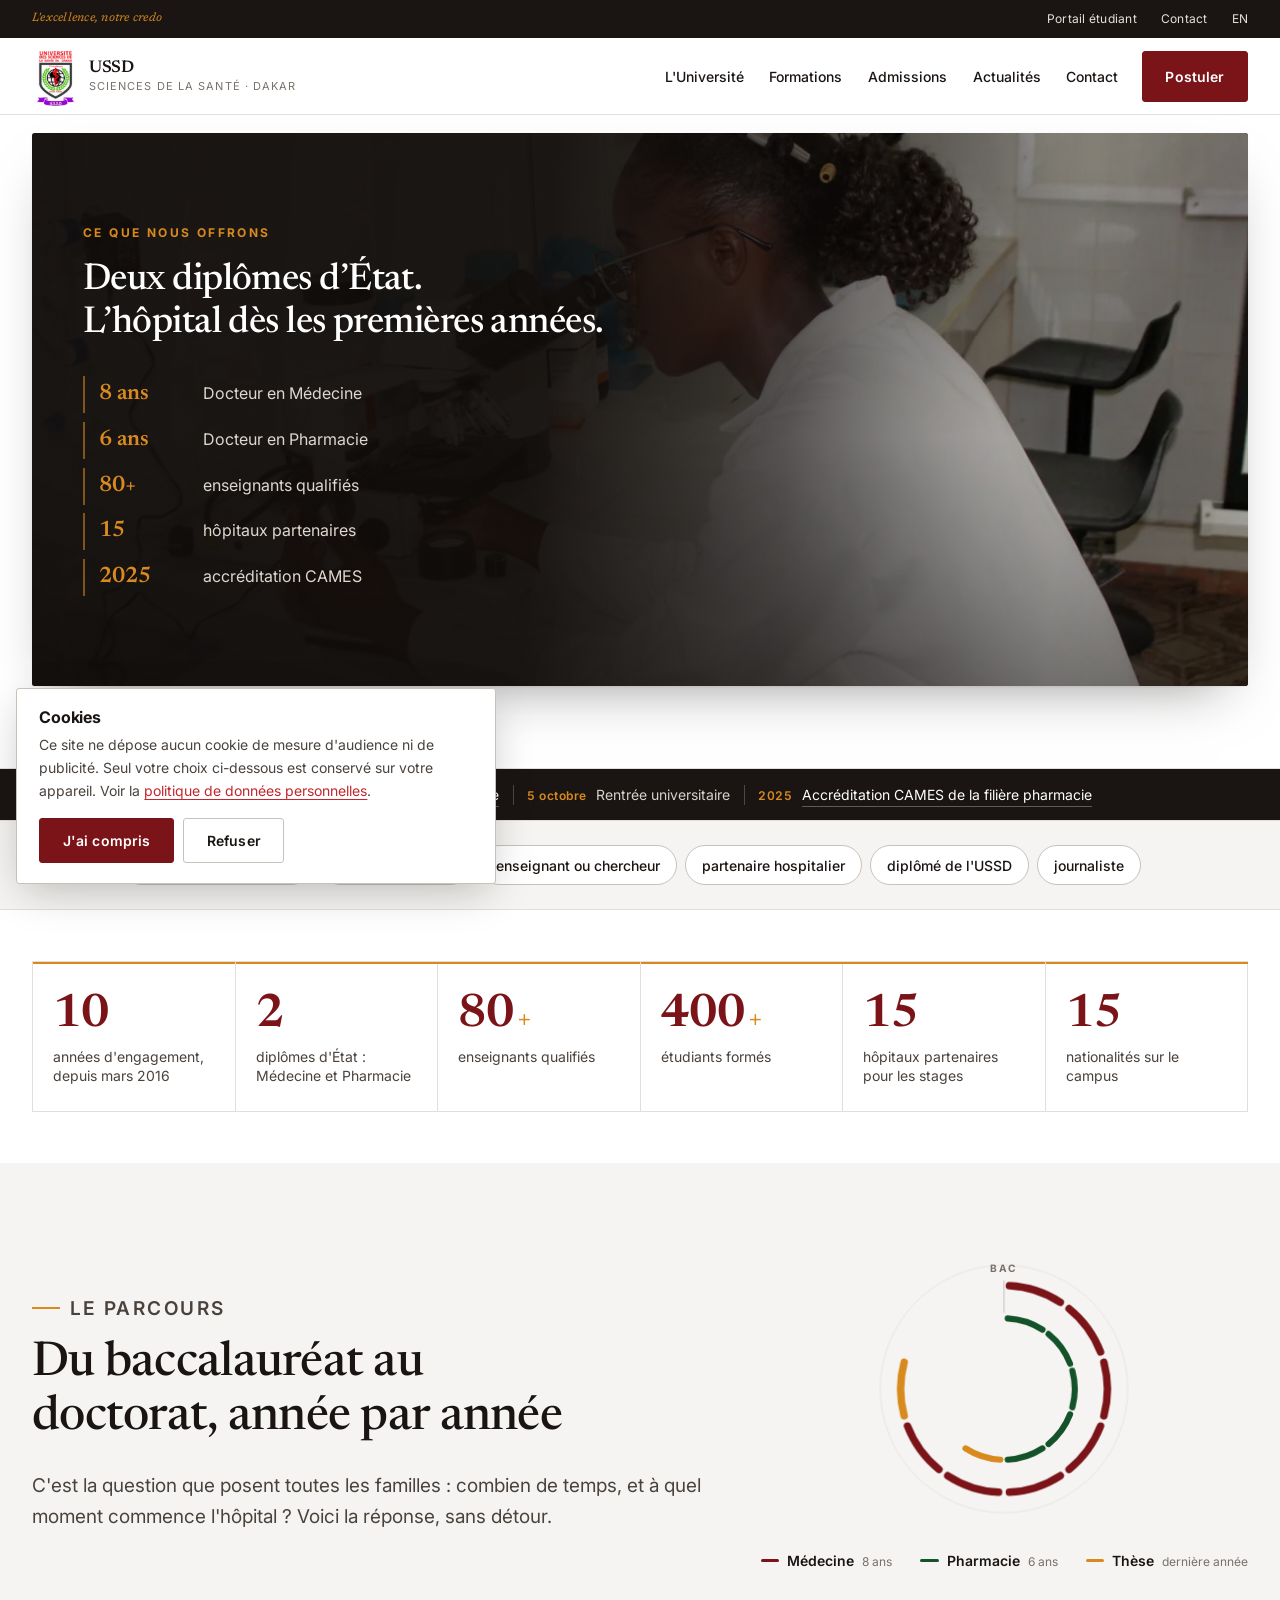
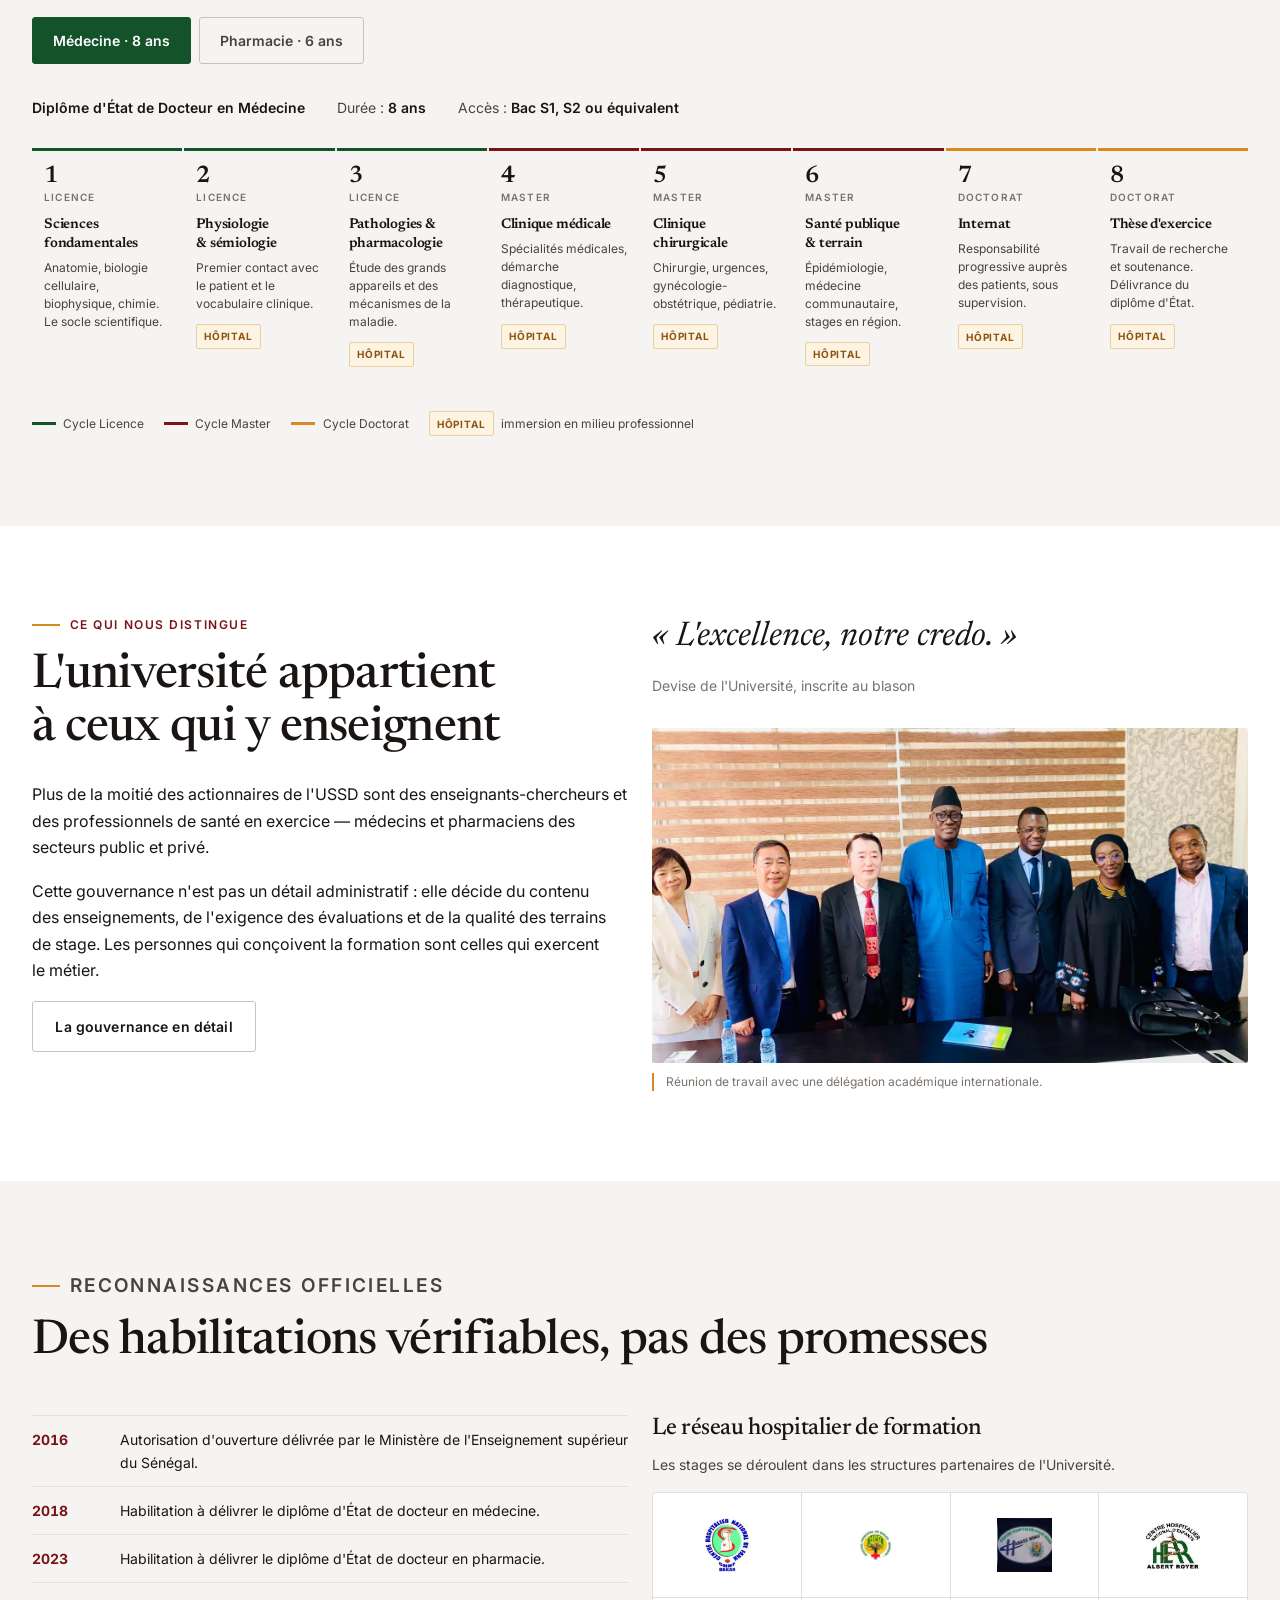
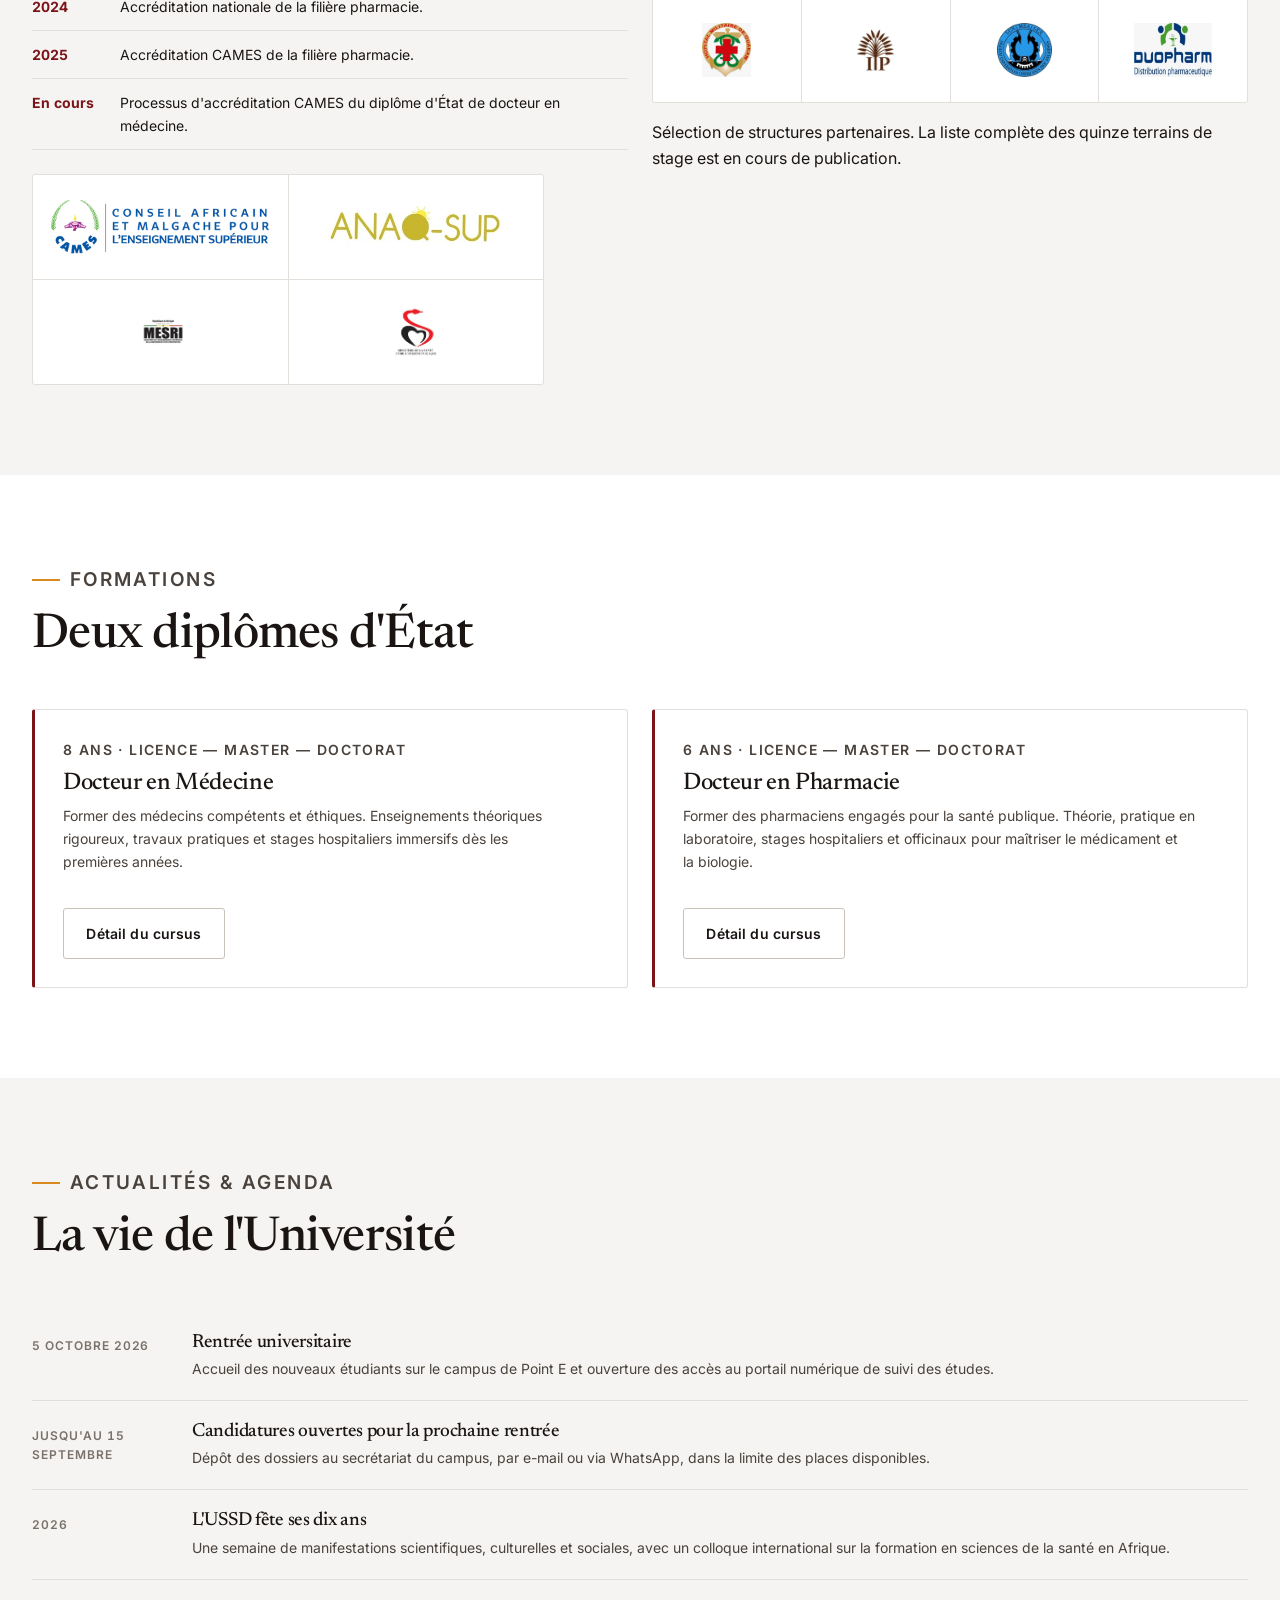
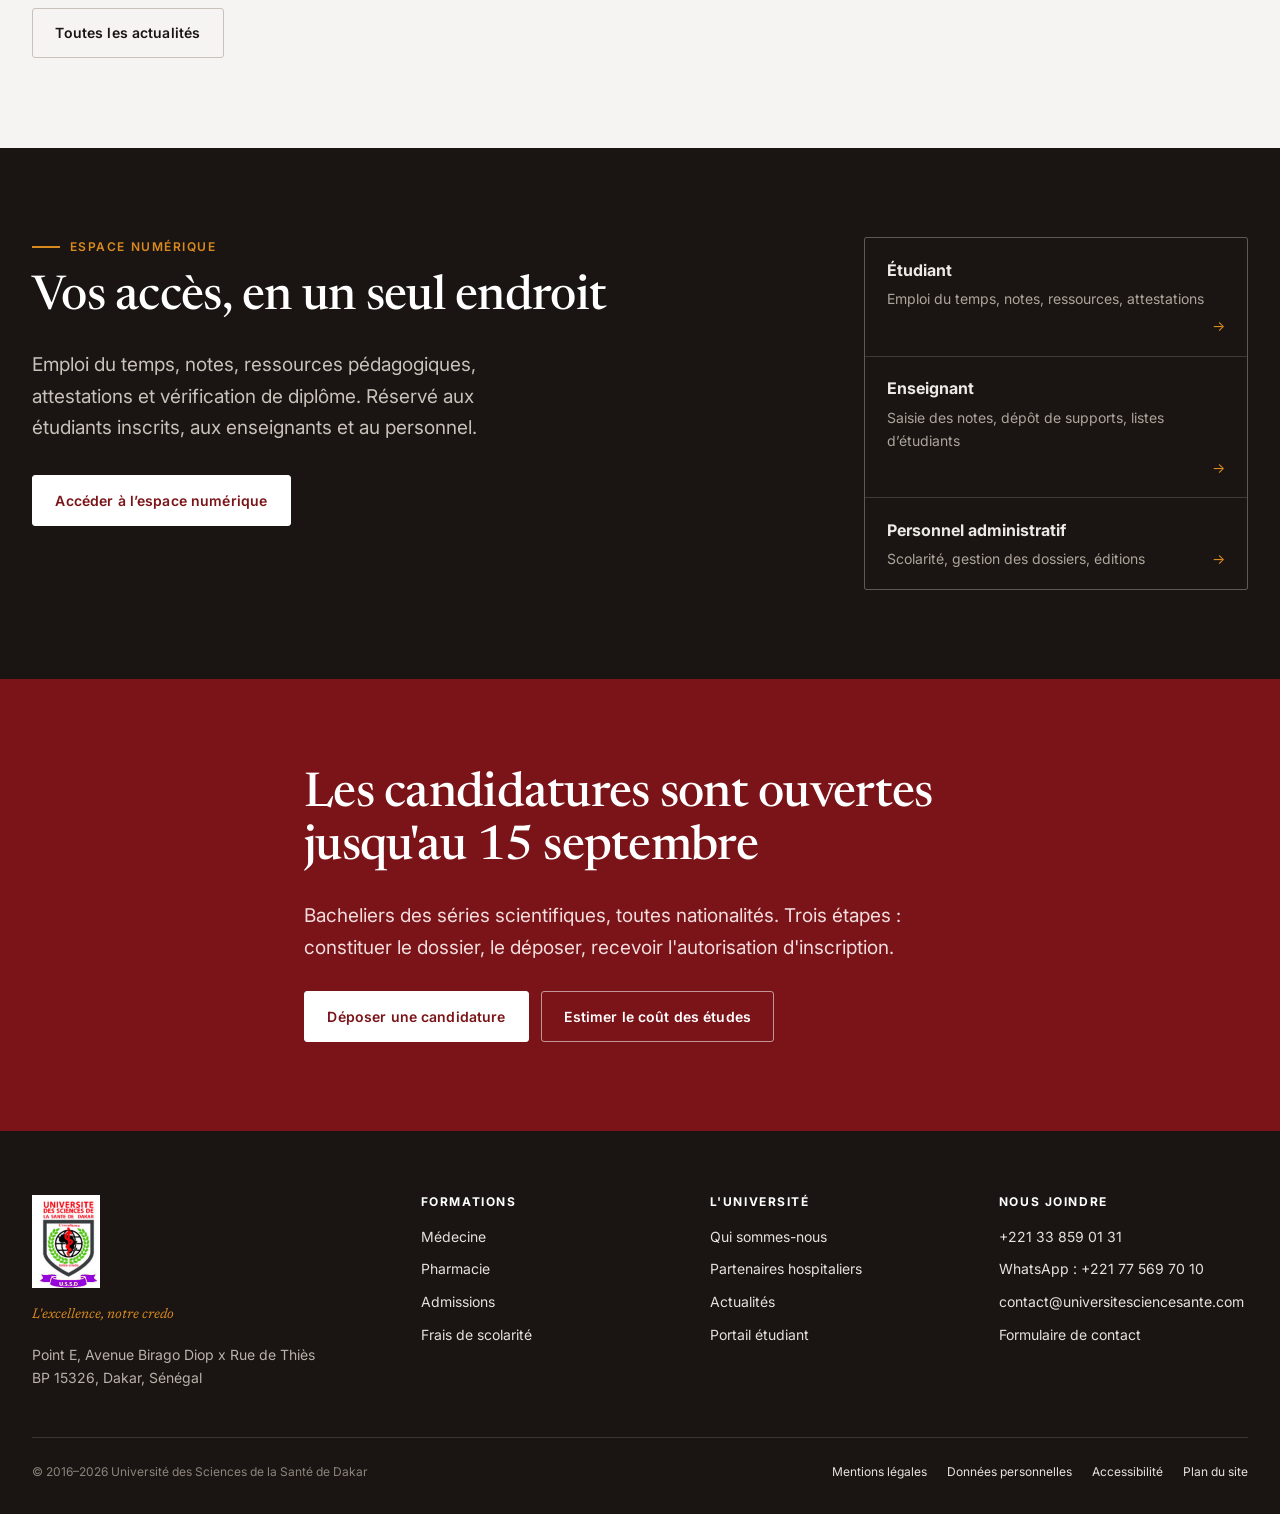
==== commit 52dc90bb: "Acte 3 réécrit, espace numérique mis en avant, plan d'accès Acte 3 — l'accroche devient « Soigner de" ====
--- a/index.html
+++ b/index.html
@@ -172,13 +172,14 @@
             <div class="cine__voile" aria-hidden="true"></div>
             <div class="cine__texte">
               <p class="cine__kicker" style="--d:.20s">Votre avenir</p>
-              <p class="cine__promesse" style="--d:.55s">Former les médecins et les pharmaciens dont l&rsquo;Afrique de l&rsquo;Ouest a besoin.</p>
-              <p class="cine__signature" style="--d:1.40s">L&rsquo;excellence, notre credo.</p>
-              <div class="cine__appel" style="--d:1.95s">
+              <p class="cine__promesse" style="--d:.55s">Soigner demain<br>commence ici.</p>
+              <p class="cine__appui" style="--d:1.05s">Médecine et pharmacie &mdash; deux diplômes d&rsquo;État, à Dakar.</p>
+              <p class="cine__signature" style="--d:1.70s">L&rsquo;excellence, notre credo.</p>
+              <div class="cine__appel" style="--d:2.20s">
                 <a class="btn btn--light" href="admissions.html#candidater">Postuler</a>
                 <a class="btn btn--contour" href="formations.html">Voir les cursus</a>
               </div>
-              <p class="cine__pied" style="--d:2.30s">Rentrée le 5 octobre &middot; candidatures jusqu&rsquo;au 15 septembre</p>
+              <p class="cine__pied" style="--d:2.60s">Rentrée le 5 octobre &middot; candidatures jusqu&rsquo;au 15 septembre</p>
             </div>
           </article>
 
@@ -496,6 +497,42 @@
     </div>
   </section>
 
+  <!-- Espace numerique : porte d'entree de la communaute. Fond sombre, comme
+       la page portail — le passage du site public a la zone reservee se lit
+       immediatement, sans changer d'identite. -->
+  <section class="band portal" aria-labelledby="ent-titre">
+    <div class="wrap portal__grid">
+      <div>
+        <p class="eyebrow">Espace numérique</p>
+        <h2 id="ent-titre">Vos accès, en un seul endroit</h2>
+        <p style="font-size:var(--t-lg);max-width:32rem;color:#C9C2BB">
+          Emploi du temps, notes, ressources pédagogiques, attestations et vérification
+          de diplôme. Réservé aux étudiants inscrits, aux enseignants et au personnel.
+        </p>
+        <p style="margin-top:2rem">
+          <a class="btn btn--light" href="portail.html">Accéder à l&rsquo;espace numérique</a>
+        </p>
+      </div>
+      <div class="access">
+        <a href="portail.html#connexion">
+          <b>Étudiant</b>
+          <span>Emploi du temps, notes, ressources, attestations</span>
+          <span class="arrow" aria-hidden="true">&rarr;</span>
+        </a>
+        <a href="portail.html#connexion">
+          <b>Enseignant</b>
+          <span>Saisie des notes, dépôt de supports, listes d&rsquo;étudiants</span>
+          <span class="arrow" aria-hidden="true">&rarr;</span>
+        </a>
+        <a href="portail.html#connexion">
+          <b>Personnel administratif</b>
+          <span>Scolarité, gestion des dossiers, éditions</span>
+          <span class="arrow" aria-hidden="true">&rarr;</span>
+        </a>
+      </div>
+    </div>
+  </section>
+
   <!-- Appel à candidature -->
   <section class="band cta-band" aria-labelledby="cta-titre">
     <div class="wrap measure">
--- a/assets/css/ussd.css
+++ b/assets/css/ussd.css
@@ -388,6 +388,9 @@
   font-size: clamp(1.5rem, 2.6vw + .8rem, 3rem); line-height: 1.15;
   letter-spacing: -.02em; max-width: 20ch; text-wrap: balance;
 }
+.cine__appui {
+  margin: 0 0 1.6rem; font-size: var(--t-lg); color: #DED7D0; max-width: 34ch;
+}
 .cine__signature {
   margin: 0 0 2.25rem; font-family: var(--display); font-style: italic;
   font-size: clamp(1.05rem, .9vw + .8rem, 1.45rem); color: var(--ochre);
@@ -918,6 +921,58 @@
 table.data thead th { background: var(--mist); font-size: var(--t-xs); letter-spacing: .08em;
   text-transform: uppercase; color: var(--ink-soft); border-bottom: 2px solid var(--line-strong); }
 table.data td.num { text-align: right; font-variant-numeric: tabular-nums; font-weight: 600; }
+
+
+/* --- 13 bis. Plan d'acces ------------------------------------------------
+   Tant que le visiteur n'a rien demande, on affiche une carte-affiche : le
+   lieu, l'adresse, deux actions, sur le fond sombre de la charte. La carte
+   OpenStreetMap ne s'installe qu'au clic — aucun tiers appele a l'ouverture. */
+.carte {
+  position: relative; overflow: hidden;
+  border-radius: var(--radius); background: var(--ink);
+  box-shadow: 0 1px 2px rgba(26,21,18,.06), 0 22px 48px -26px rgba(26,21,18,.5);
+  aspect-ratio: 16 / 10;
+}
+.carte__apercu { position: absolute; inset: 0; }
+/* Trame de plan dessinee en CSS : evoque une carte sans rien telecharger. */
+.carte__voile {
+  position: absolute; inset: 0;
+  background:
+    linear-gradient(to top, rgba(16,12,10,.96) 0%, rgba(16,12,10,.90) 40%, rgba(16,12,10,.72) 100%),
+    repeating-linear-gradient(0deg, rgba(255,255,255,.05) 0 1px, transparent 1px 46px),
+    repeating-linear-gradient(90deg, rgba(255,255,255,.05) 0 1px, transparent 1px 46px),
+    radial-gradient(60% 70% at 26% 34%, rgba(217,138,31,.20), transparent 70%),
+    var(--ink);
+}
+.carte__contenu {
+  position: absolute; inset: auto 0 0 0; z-index: 1;
+  padding: clamp(1.25rem, 3vw, 2rem);
+}
+.carte__lieu {
+  display: flex; align-items: center; gap: .6rem; margin: 0 0 .55rem;
+  font-size: var(--t-xs); font-weight: 700; letter-spacing: .18em;
+  text-transform: uppercase; color: var(--ochre);
+}
+/* Epingle dessinee en CSS : aucune icone a charger. */
+.carte__epingle {
+  width: .7rem; height: .7rem; border-radius: 50% 50% 50% 0;
+  background: var(--ochre); transform: rotate(-45deg); flex: none;
+  box-shadow: 0 0 0 5px rgba(217,138,31,.20);
+}
+.carte__adresse {
+  margin: 0 0 1.35rem; color: #fff;
+  font-family: var(--display); font-size: clamp(1.15rem, 1.1vw + .85rem, 1.6rem);
+  line-height: 1.25;
+}
+.carte__actions { display: flex; flex-wrap: wrap; gap: .6rem; }
+.carte__actions .btn--contour { backdrop-filter: blur(6px); }
+.carte__note { margin: .9rem 0 0; font-size: var(--t-xs); color: #ADA49C; }
+
+/* Une fois demandee, la carte occupe tout le cadre. */
+.carte iframe { position: absolute; inset: 0; width: 100%; height: 100%; border: 0; }
+.carte.is-chargee .carte__apercu { display: none; }
+
+@media (max-width: 44rem) { .carte { aspect-ratio: 4 / 5; } }
 
 /* --- 14. Pied de page --------------------------------------------------- */
 .footer { background: var(--ink); color: #B9B1AA; font-size: var(--t-sm); padding-block: clamp(3rem, 5vw, 4rem) 2rem; }
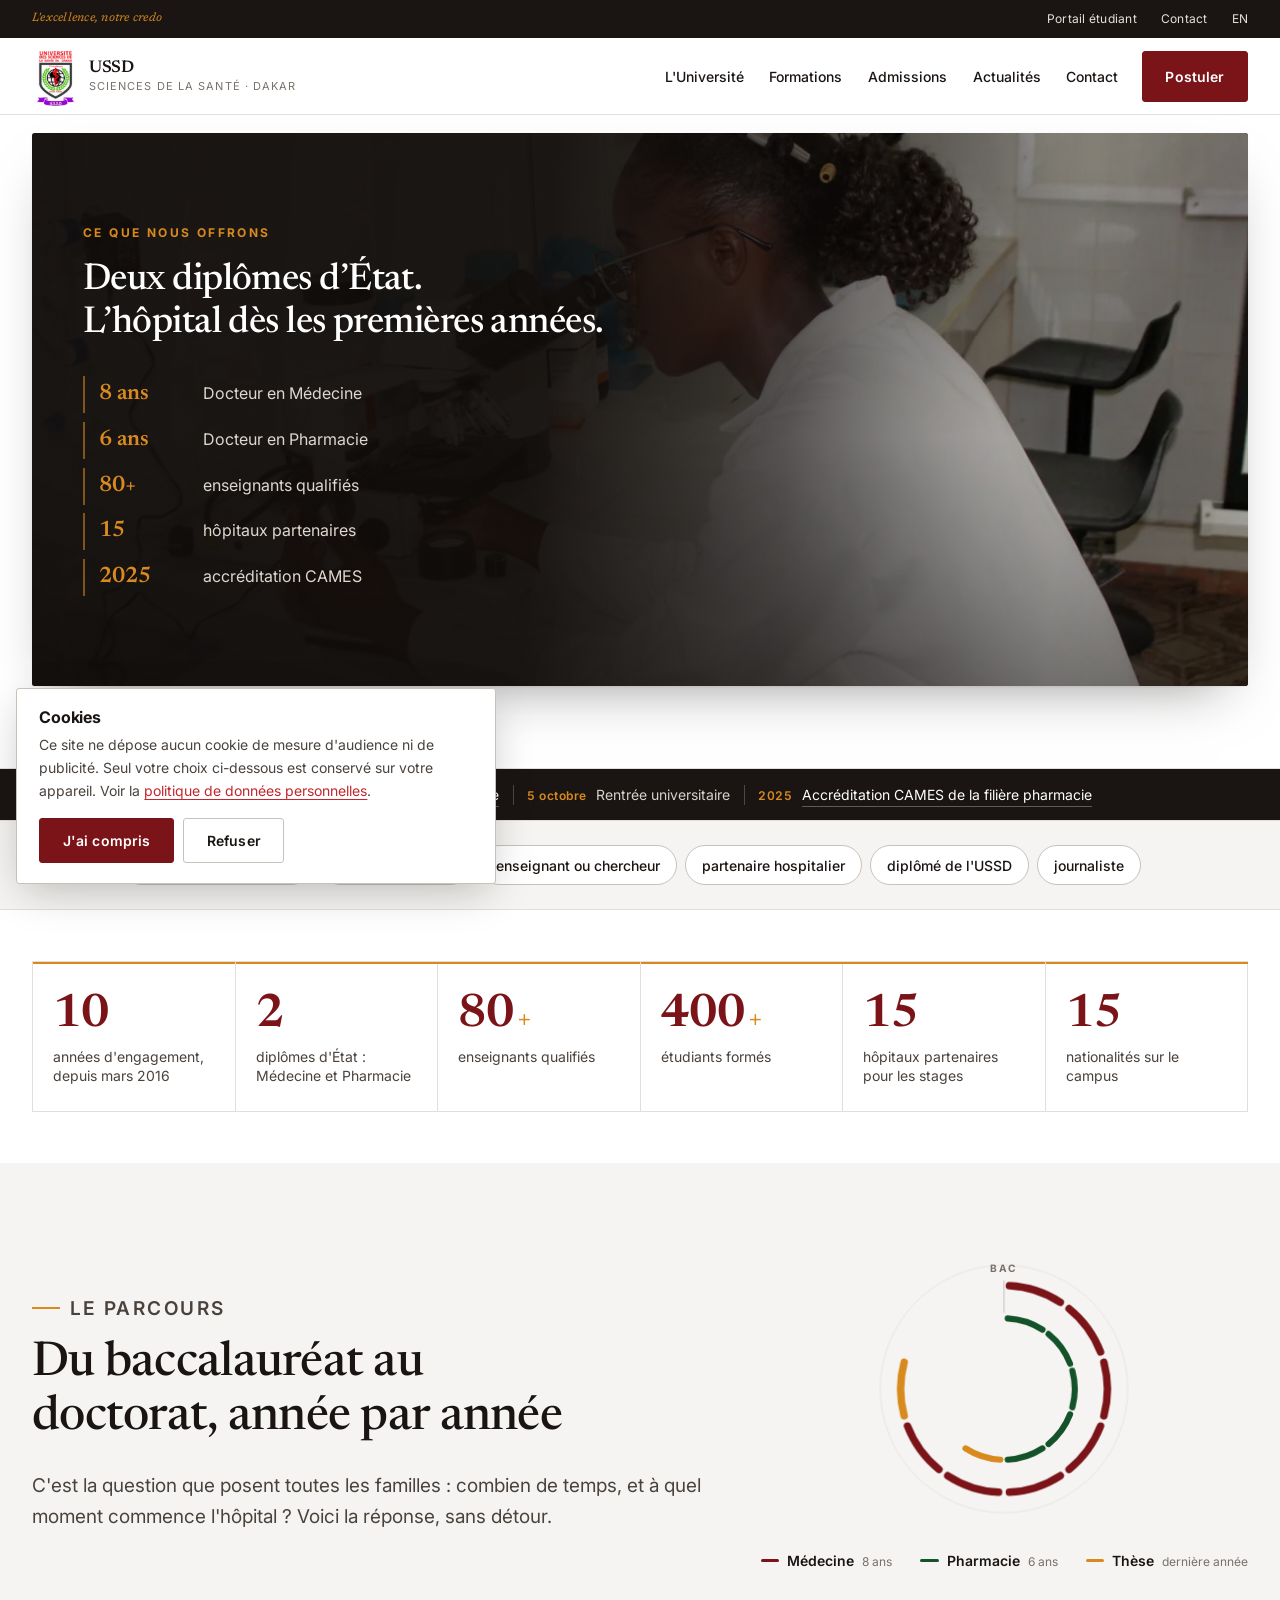
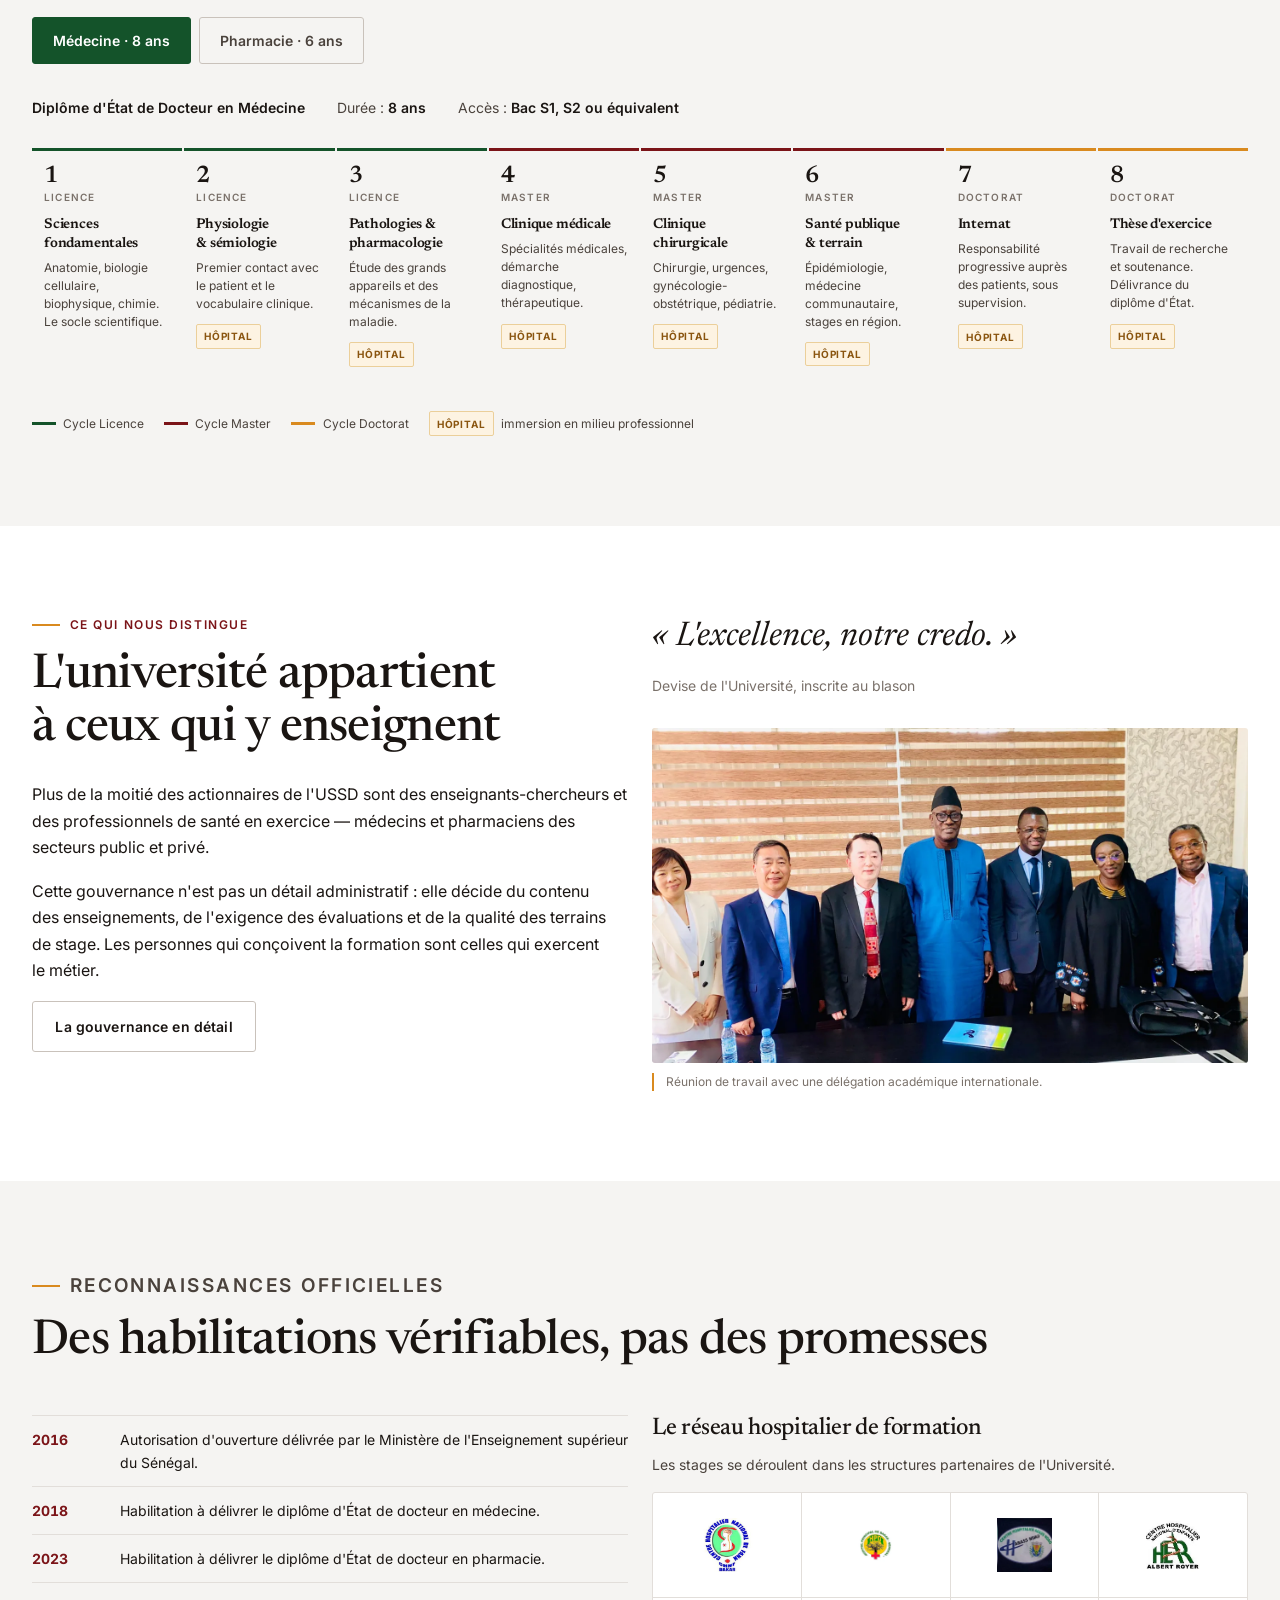
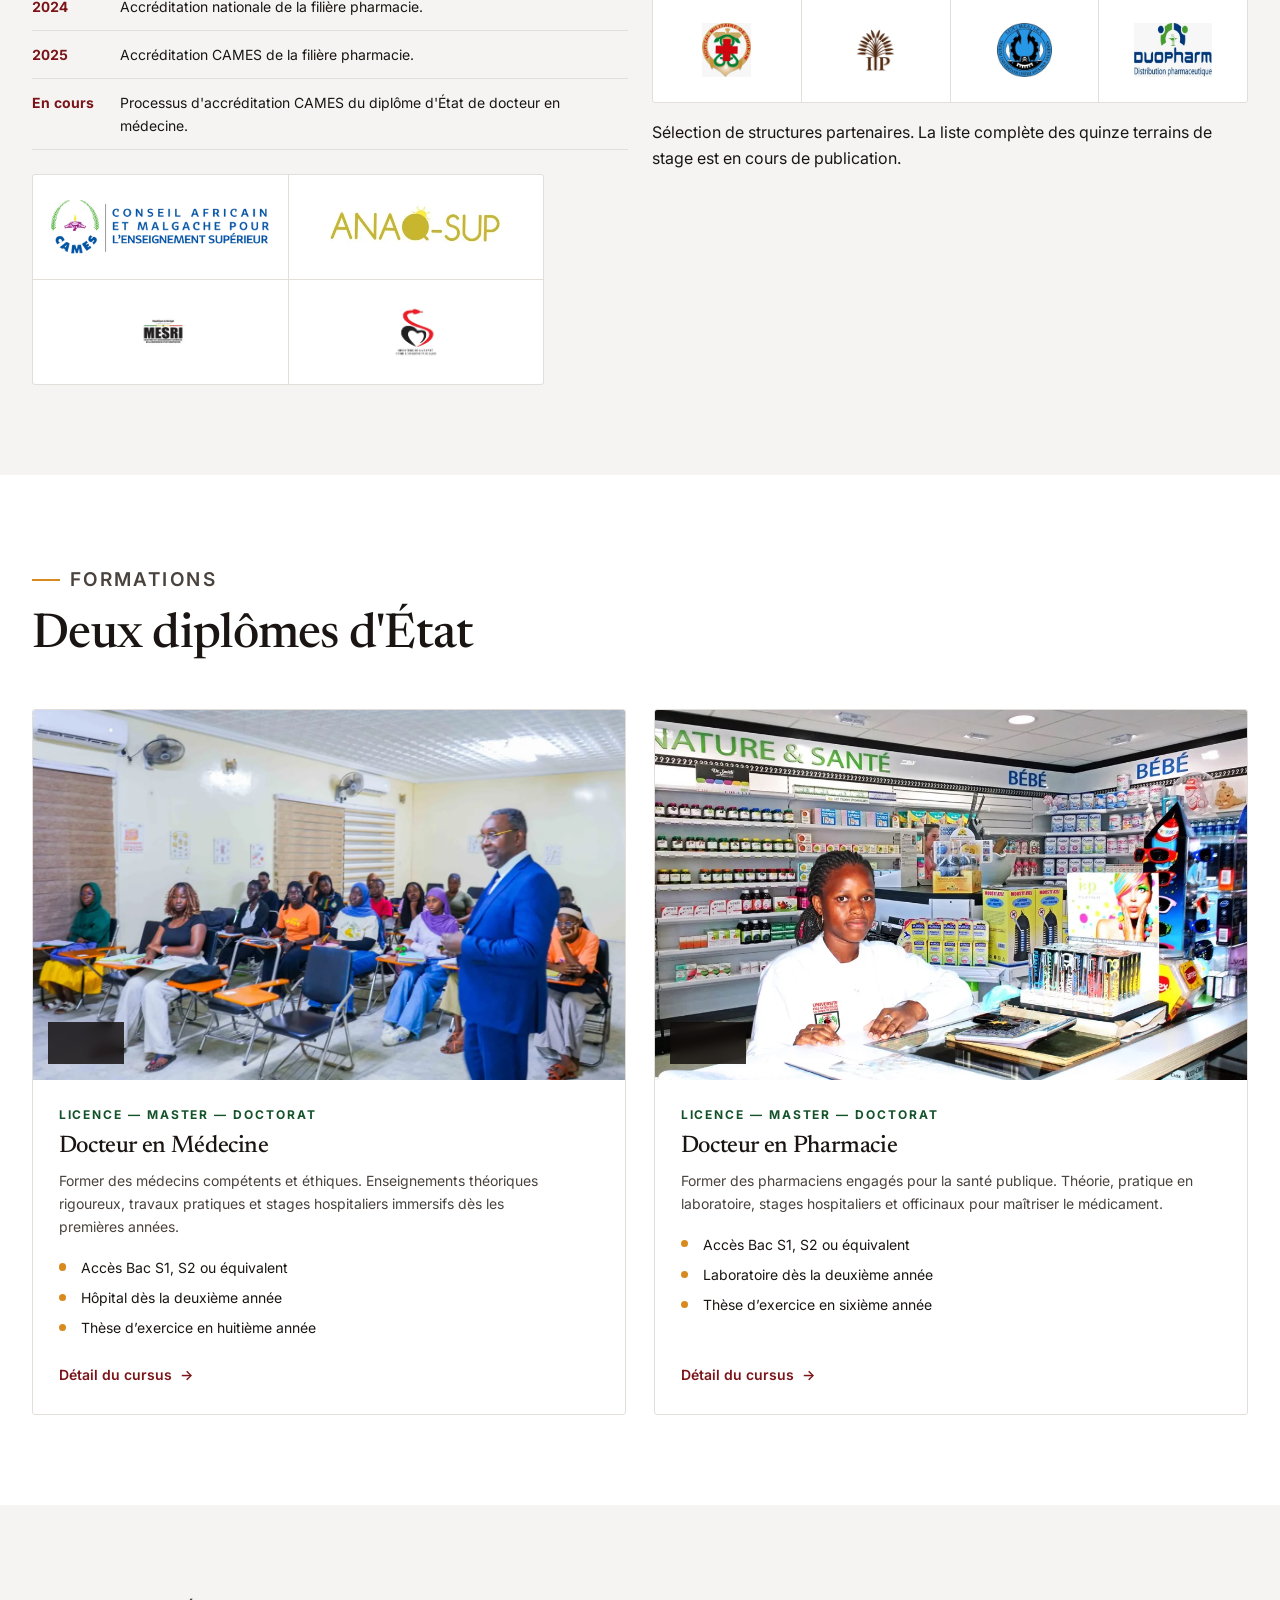
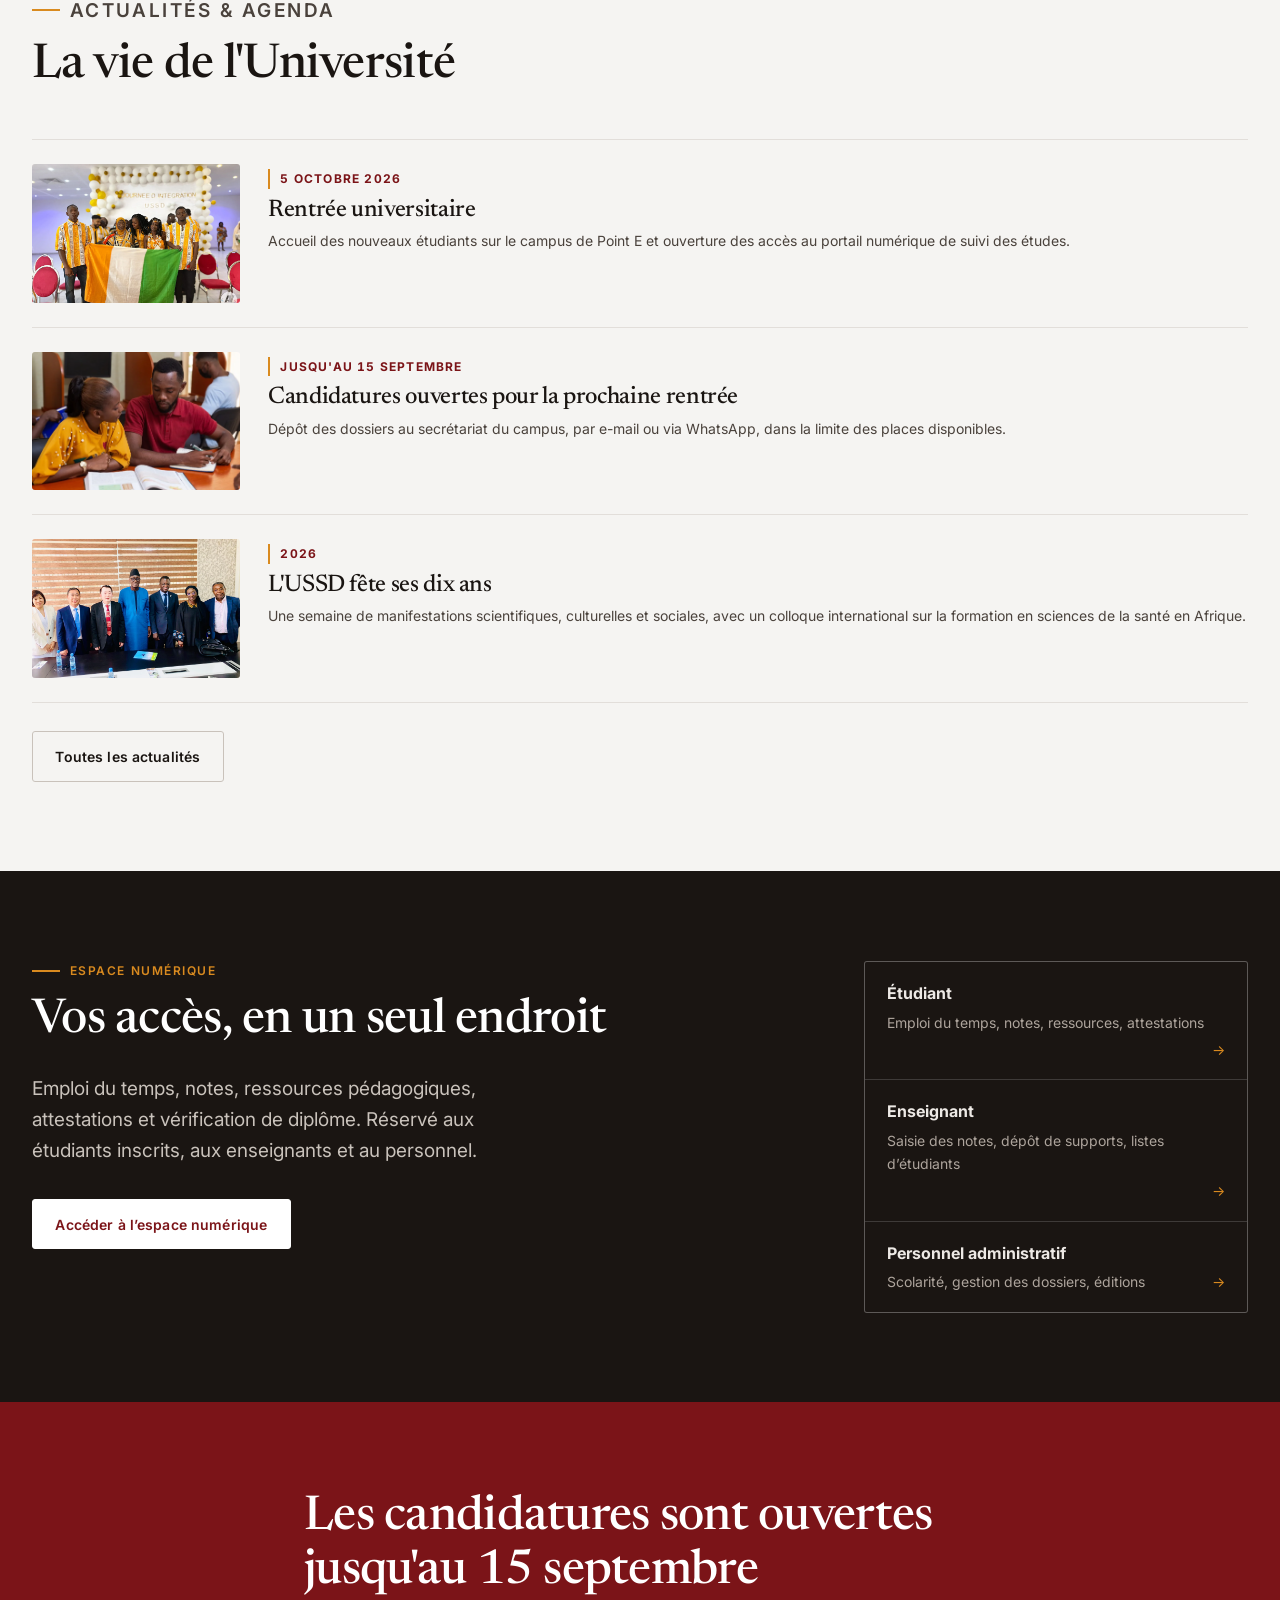
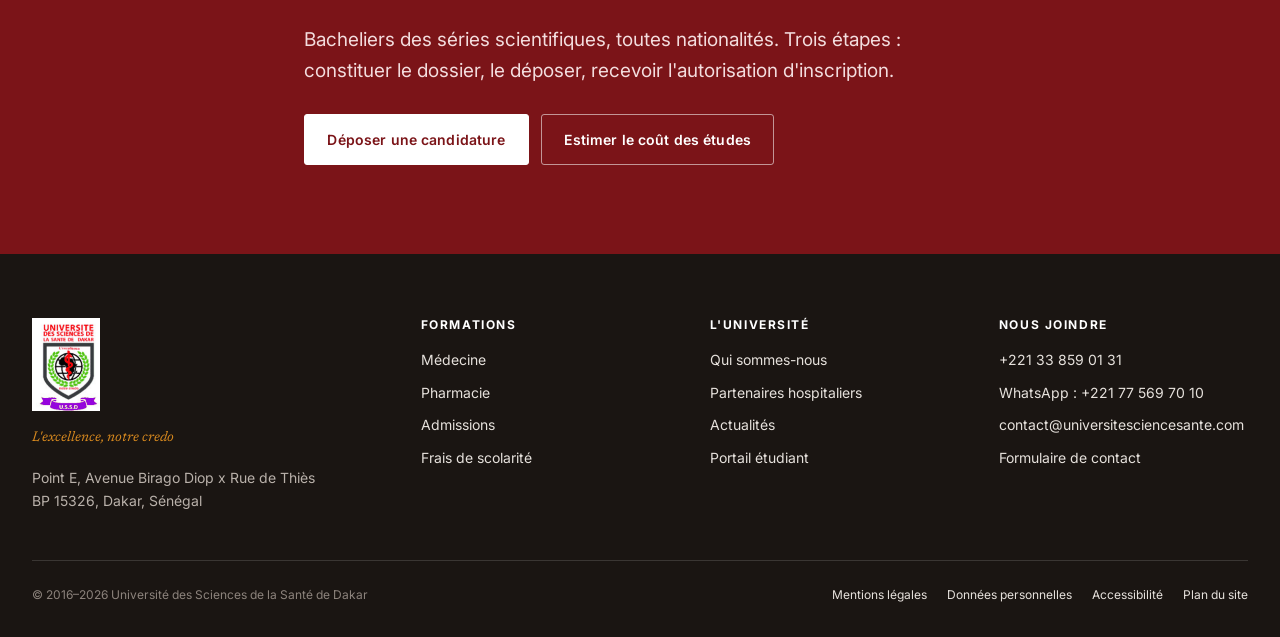
==== commit 24588ee6: "Actualités illustrées et section Formations en cartes de cursus Actualités — chaque entrée reçoit un" ====
--- a/index.html
+++ b/index.html
@@ -442,25 +442,54 @@
         <p class="eyebrow">Formations</p>
         <h2 id="formations-titre">Deux diplômes d'État</h2>
       </div>
-      <div class="grid grid--2">
-        <article class="card card--feature">
-          <p class="card__kicker">8 ans · Licence — Master — Doctorat</p>
-          <h3>Docteur en Médecine</h3>
-          <p>
-            Former des médecins compétents et éthiques. Enseignements théoriques rigoureux,
-            travaux pratiques et stages hospitaliers immersifs dès les premières années.
-          </p>
-          <div class="card__foot"><a class="btn btn--ghost" href="formations.html#medecine">Détail du cursus</a></div>
-        </article>
-        <article class="card card--feature">
-          <p class="card__kicker">6 ans · Licence — Master — Doctorat</p>
-          <h3>Docteur en Pharmacie</h3>
-          <p>
-            Former des pharmaciens engagés pour la santé publique. Théorie, pratique en laboratoire,
-            stages hospitaliers et officinaux pour maîtriser le médicament et la biologie.
-          </p>
-          <div class="card__foot"><a class="btn btn--ghost" href="formations.html#pharmacie">Détail du cursus</a></div>
-        </article>
+      <div class="cursus-cartes">
+
+        <a class="cursus-carte reveal" style="--i:0" href="formations.html#medecine">
+          <div class="cursus-carte__vue">
+            <img src="assets/img/photos/cours.webp"
+                 alt="Séance d&rsquo;enseignement dans une salle de cours de l&rsquo;USSD"
+                 width="800" height="500" loading="lazy" decoding="async">
+            <span class="cursus-carte__duree"><b>8</b><small>ans</small></span>
+          </div>
+          <div class="cursus-carte__corps">
+            <p class="cursus-carte__kicker">Licence &mdash; Master &mdash; Doctorat</p>
+            <h3>Docteur en Médecine</h3>
+            <p class="cursus-carte__texte">
+              Former des médecins compétents et éthiques. Enseignements théoriques rigoureux,
+              travaux pratiques et stages hospitaliers immersifs dès les premières années.
+            </p>
+            <ul class="cursus-carte__faits">
+              <li>Accès Bac S1, S2 ou équivalent</li>
+              <li>Hôpital dès la deuxième année</li>
+              <li>Thèse d&rsquo;exercice en huitième année</li>
+            </ul>
+            <span class="cursus-carte__action">Détail du cursus<i aria-hidden="true">&rarr;</i></span>
+          </div>
+        </a>
+
+        <a class="cursus-carte reveal" style="--i:1" href="formations.html#pharmacie">
+          <div class="cursus-carte__vue">
+            <img src="assets/img/photos/stage-officine.webp"
+                 alt="Étudiante de l&rsquo;USSD en blouse blanche derrière le comptoir d&rsquo;une officine"
+                 width="800" height="500" loading="lazy" decoding="async">
+            <span class="cursus-carte__duree"><b>6</b><small>ans</small></span>
+          </div>
+          <div class="cursus-carte__corps">
+            <p class="cursus-carte__kicker">Licence &mdash; Master &mdash; Doctorat</p>
+            <h3>Docteur en Pharmacie</h3>
+            <p class="cursus-carte__texte">
+              Former des pharmaciens engagés pour la santé publique. Théorie, pratique en
+              laboratoire, stages hospitaliers et officinaux pour maîtriser le médicament.
+            </p>
+            <ul class="cursus-carte__faits">
+              <li>Accès Bac S1, S2 ou équivalent</li>
+              <li>Laboratoire dès la deuxième année</li>
+              <li>Thèse d&rsquo;exercice en sixième année</li>
+            </ul>
+            <span class="cursus-carte__action">Détail du cursus<i aria-hidden="true">&rarr;</i></span>
+          </div>
+        </a>
+
       </div>
     </div>
   </section>
@@ -472,27 +501,39 @@
         <p class="eyebrow">Actualités &amp; agenda</p>
         <h2 id="actu-titre">La vie de l'Université</h2>
       </div>
-      <div class="news-item">
+      <article class="news-item reveal" style="--i:0">
+      <div class="news-item__vue">
+        <img src="assets/img/photos/campus-03.webp" alt="Étudiants de l&rsquo;USSD lors de la journée d&rsquo;intégration"
+             width="640" height="428" loading="lazy" decoding="async">
+      </div>
+      <div class="news-item__corps">
         <time datetime="2026-10-05">5 octobre 2026</time>
-        <div>
-          <h3>Rentrée universitaire</h3>
+        <h3>Rentrée universitaire</h3>
           <p>Accueil des nouveaux étudiants sur le campus de Point E et ouverture des accès au portail numérique de suivi des études.</p>
         </div>
-      </div>
-      <div class="news-item">
+    </article>
+      <article class="news-item reveal" style="--i:1">
+      <div class="news-item__vue">
+        <img src="assets/img/photos/secretariat.webp" alt="Le secrétariat de l&rsquo;USSD, où sont déposés les dossiers de candidature"
+             width="640" height="428" loading="lazy" decoding="async">
+      </div>
+      <div class="news-item__corps">
         <time datetime="2026-09-15">Jusqu'au 15 septembre</time>
-        <div>
-          <h3>Candidatures ouvertes pour la prochaine rentrée</h3>
+        <h3>Candidatures ouvertes pour la prochaine rentrée</h3>
           <p>Dépôt des dossiers au secrétariat du campus, par e-mail ou via WhatsApp, dans la limite des places disponibles.</p>
         </div>
-      </div>
-      <div class="news-item">
+    </article>
+      <article class="news-item reveal" style="--i:2">
+      <div class="news-item__vue">
+        <img src="assets/img/photos/etudiants-02.webp" alt="Réunion officielle à l&rsquo;USSD avec une délégation académique internationale"
+             width="640" height="428" loading="lazy" decoding="async">
+      </div>
+      <div class="news-item__corps">
         <time datetime="2026-03-29">2026</time>
-        <div>
-          <h3>L'USSD fête ses dix ans</h3>
+        <h3>L'USSD fête ses dix ans</h3>
           <p>Une semaine de manifestations scientifiques, culturelles et sociales, avec un colloque international sur la formation en sciences de la santé en Afrique.</p>
         </div>
-      </div>
+    </article>
       <p style="margin-top:1.75rem"><a class="btn btn--ghost" href="actualites.html">Toutes les actualités</a></p>
     </div>
   </section>
--- a/assets/css/ussd.css
+++ b/assets/css/ussd.css
@@ -810,6 +810,73 @@
 .facts li:first-child { border-top: 1px solid var(--line); }
 .facts time { font-weight: 700; color: var(--oxblood); font-variant-numeric: tabular-nums; }
 
+
+/* --- 10 ter. Cartes de cursus -------------------------------------------
+   Toute la carte est un lien : cible de clic large, et un seul geste au
+   survol — l'image se rapproche, la carte se souleve, le filet ocre se
+   deploie sous l'image, la fleche avance. */
+.cursus-cartes { display: grid; gap: 1.75rem; grid-template-columns: repeat(auto-fit, minmax(21rem, 1fr)); }
+
+.cursus-carte {
+  display: flex; flex-direction: column; text-decoration: none; color: inherit;
+  background: var(--paper); border: 1px solid var(--line); border-radius: var(--radius);
+  overflow: hidden;
+  transition: transform .4s cubic-bezier(.22,.8,.28,1), box-shadow .4s ease, border-color .3s ease;
+}
+.cursus-carte:hover { transform: translateY(-6px); border-color: var(--line-strong);
+  box-shadow: 0 2px 4px rgba(26,21,18,.05), 0 26px 52px -26px rgba(26,21,18,.45); }
+
+.cursus-carte__vue { position: relative; overflow: hidden; background: var(--mist); }
+.cursus-carte__vue img {
+  width: 100%; aspect-ratio: 8 / 5; object-fit: cover; display: block;
+  transition: transform .6s cubic-bezier(.22,.8,.28,1);
+}
+.cursus-carte:hover .cursus-carte__vue img { transform: scale(1.06); }
+/* Filet ocre qui se deploie sous l'image au survol. */
+.cursus-carte__vue::after {
+  content: ""; position: absolute; inset: auto 0 0 0; height: 3px; background: var(--ochre);
+  transform: scaleX(0); transform-origin: left; transition: transform .5s cubic-bezier(.22,.8,.28,1);
+}
+.cursus-carte:hover .cursus-carte__vue::after { transform: scaleX(1); }
+
+/* La duree, posee en pastille sur l'image. */
+.cursus-carte__duree {
+  position: absolute; left: 1rem; bottom: 1rem;
+  display: flex; align-items: baseline; gap: .3rem;
+  background: rgba(16,12,10,.82); backdrop-filter: blur(6px);
+  border: 1px solid rgba(255,255,255,.28); border-radius: var(--radius);
+  padding: .4rem .75rem; color: #fff;
+}
+.cursus-carte__duree b {
+  font-family: var(--display); font-size: 1.6rem; font-weight: 600; line-height: 1;
+  color: var(--ochre); font-variant-numeric: tabular-nums;
+}
+.cursus-carte__duree small { font-size: var(--t-xs); letter-spacing: .12em; text-transform: uppercase; }
+
+.cursus-carte__corps { padding: 1.6rem 1.6rem 1.75rem; display: flex; flex-direction: column; flex: 1; }
+.cursus-carte__kicker {
+  margin: 0 0 .5rem; font-size: var(--t-xs); font-weight: 700;
+  letter-spacing: .16em; text-transform: uppercase; color: var(--laurel);
+}
+.cursus-carte h3 { margin-bottom: .55rem; }
+.cursus-carte__texte { font-size: var(--t-sm); color: var(--ink-soft); margin-bottom: 1.1rem; }
+
+.cursus-carte__faits { list-style: none; margin: 0 0 1.5rem; padding: 0; display: grid; gap: .45rem; }
+.cursus-carte__faits li {
+  position: relative; padding-left: 1.4rem; font-size: var(--t-sm); color: var(--ink);
+}
+.cursus-carte__faits li::before {
+  content: ""; position: absolute; left: 0; top: .55em;
+  width: .45rem; height: .45rem; border-radius: 50%; background: var(--ochre);
+}
+
+.cursus-carte__action {
+  margin-top: auto; display: inline-flex; align-items: center; gap: .5rem;
+  font-size: var(--t-sm); font-weight: 600; color: var(--oxblood);
+}
+.cursus-carte__action i { font-style: normal; transition: transform .3s cubic-bezier(.22,.8,.28,1); }
+.cursus-carte:hover .cursus-carte__action i { transform: translateX(5px); }
+
 /* Emplacement photo — à remplacer par les visuels réels du campus */
 .photo-slot {
   border: 1px dashed var(--line-strong); background: var(--mist);
@@ -830,14 +897,30 @@
   width: .5rem; height: .5rem; background: var(--ochre); border-radius: 50%;
 }
 
-.news-item { display: grid; gap: .3rem 1.5rem; grid-template-columns: 8.5rem 1fr;
-  padding: 1.25rem 0; border-bottom: 1px solid var(--line); }
+.news-item {
+  display: grid; gap: 1.25rem 1.75rem; grid-template-columns: 13rem 1fr;
+  align-items: start; padding: 1.5rem 0; border-bottom: 1px solid var(--line);
+}
 .news-item:first-of-type { border-top: 1px solid var(--line); }
-.news-item time { font-size: var(--t-xs); font-weight: 600; letter-spacing: .08em; text-transform: uppercase;
-  color: var(--ink-faint); font-variant-numeric: tabular-nums; padding-top: .3rem; }
-.news-item h3 { font-size: var(--t-lg); margin-bottom: .25rem; }
+
+/* Vignette : cadrage constant, et un leger rapproche a la survol. */
+.news-item__vue { overflow: hidden; border-radius: var(--radius); background: var(--mist); }
+.news-item__vue img {
+  width: 100%; height: 100%; aspect-ratio: 3 / 2; object-fit: cover; display: block;
+  transition: transform .5s cubic-bezier(.22,.8,.28,1);
+}
+.news-item:hover .news-item__vue img { transform: scale(1.05); }
+
+.news-item__corps { display: block; }
+.news-item time {
+  display: inline-block; margin-bottom: .5rem;
+  font-size: var(--t-xs); font-weight: 700; letter-spacing: .1em; text-transform: uppercase;
+  color: var(--oxblood); font-variant-numeric: tabular-nums;
+  padding-left: .65rem; border-left: 2px solid var(--ochre);
+}
+.news-item h3 { font-size: var(--t-xl); margin-bottom: .35rem; }
 .news-item p { font-size: var(--t-sm); color: var(--ink-soft); margin: 0; }
-@media (max-width: 44rem) { .news-item { grid-template-columns: 1fr; } }
+@media (max-width: 44rem) { .news-item { grid-template-columns: 1fr; gap: .9rem; } }
 
 /* --- 12. Formulaires & simulateur --------------------------------------- */
 .field { margin-bottom: 1.15rem; }
@@ -1080,7 +1163,11 @@
 
 /* --- 16. Animations (discrètes, désactivables) -------------------------- */
 .reveal { opacity: 0; transform: translateY(14px); }
-.reveal.is-in { opacity: 1; transform: none; transition: opacity .55s ease, transform .55s ease; }
+.reveal.is-in {
+  opacity: 1; transform: none;
+  transition: opacity .6s ease, transform .6s cubic-bezier(.22,.8,.28,1);
+  transition-delay: calc(var(--i, 0) * 110ms);
+}
 
 @media (prefers-reduced-motion: reduce) {
   html { scroll-behavior: auto; }
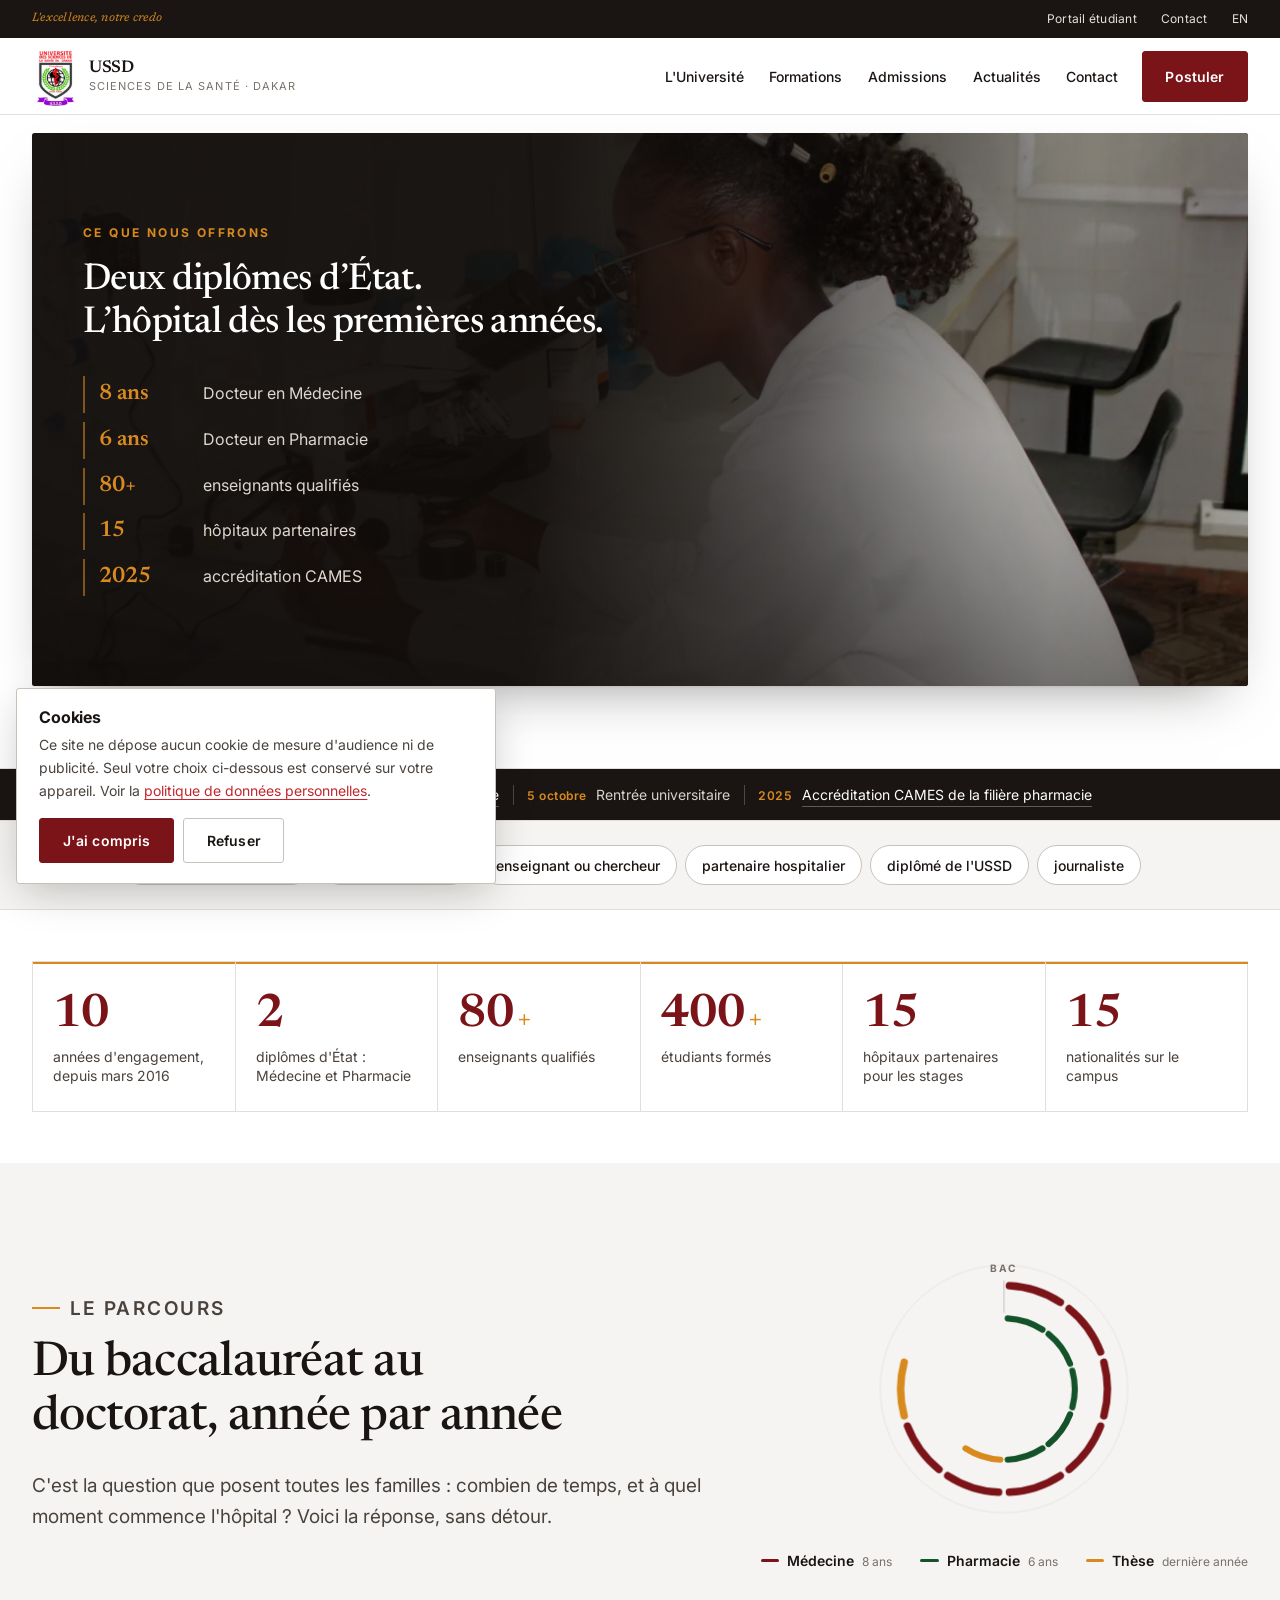
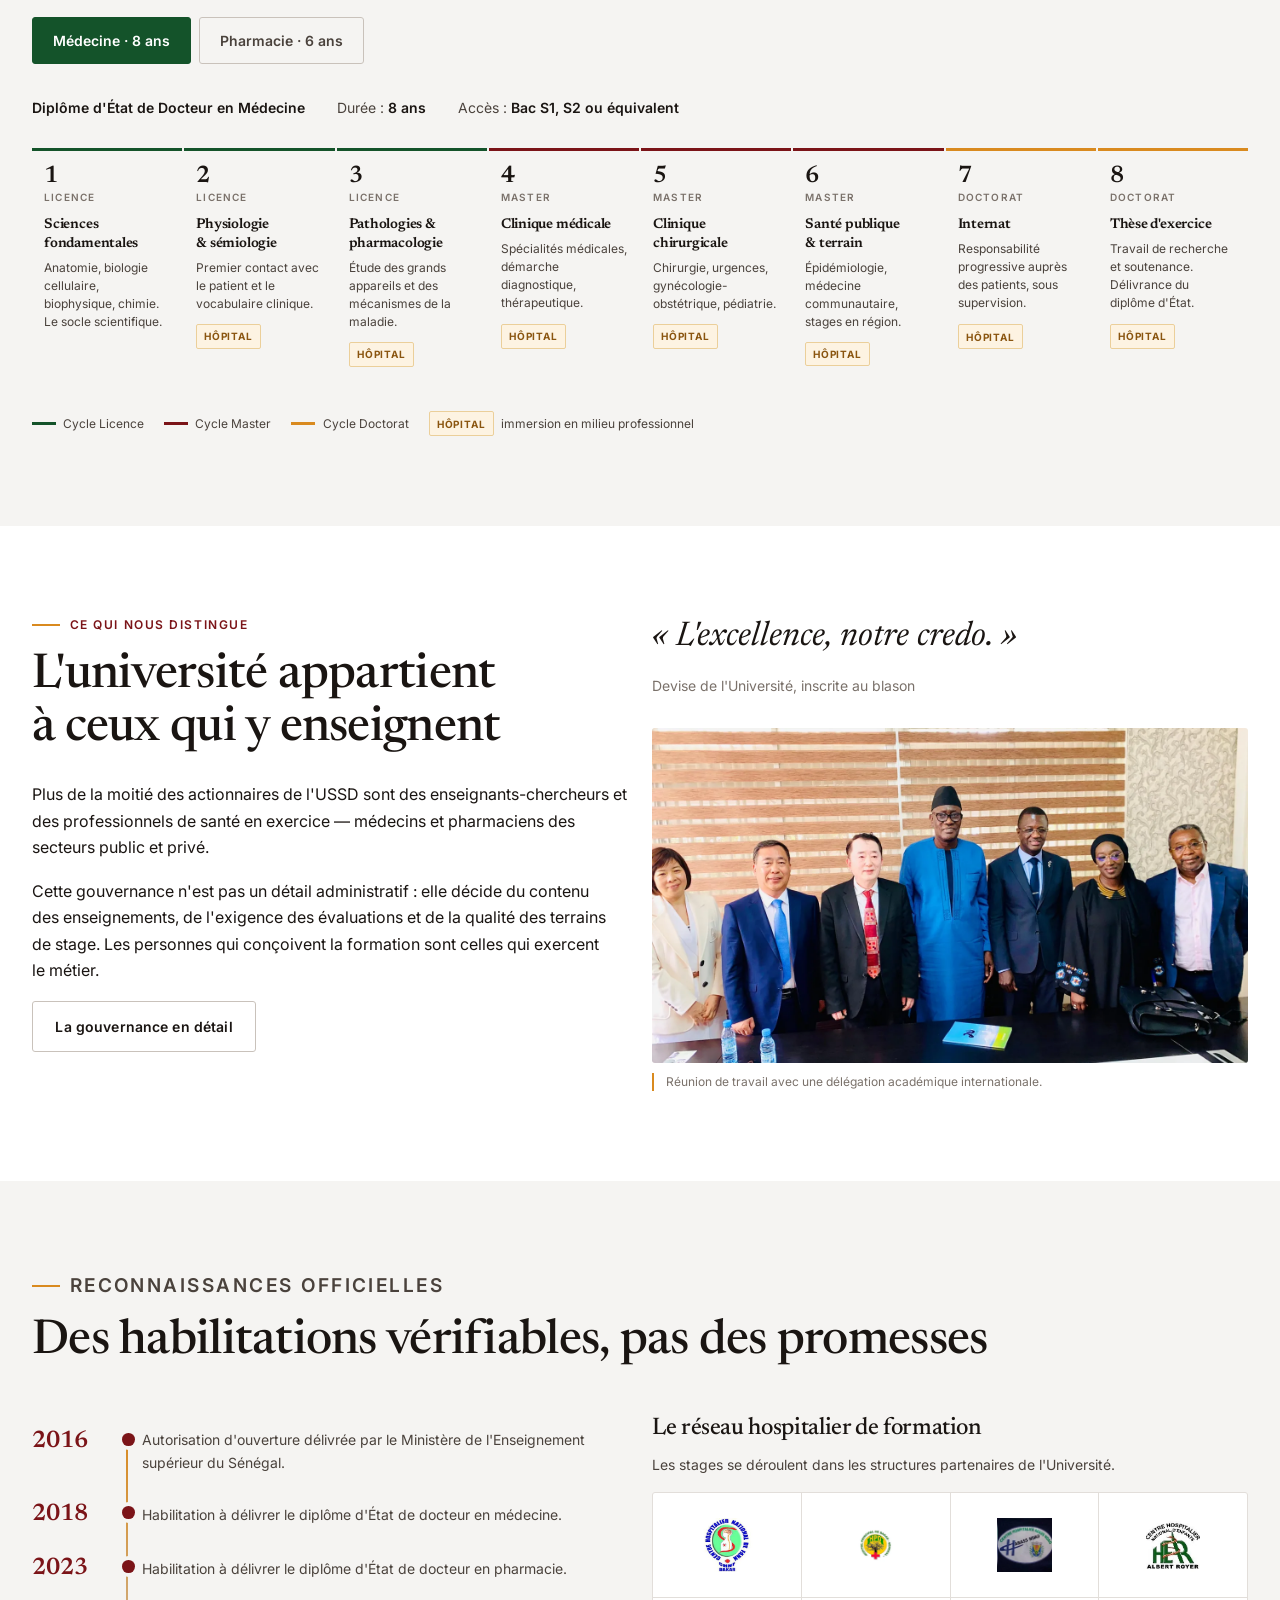
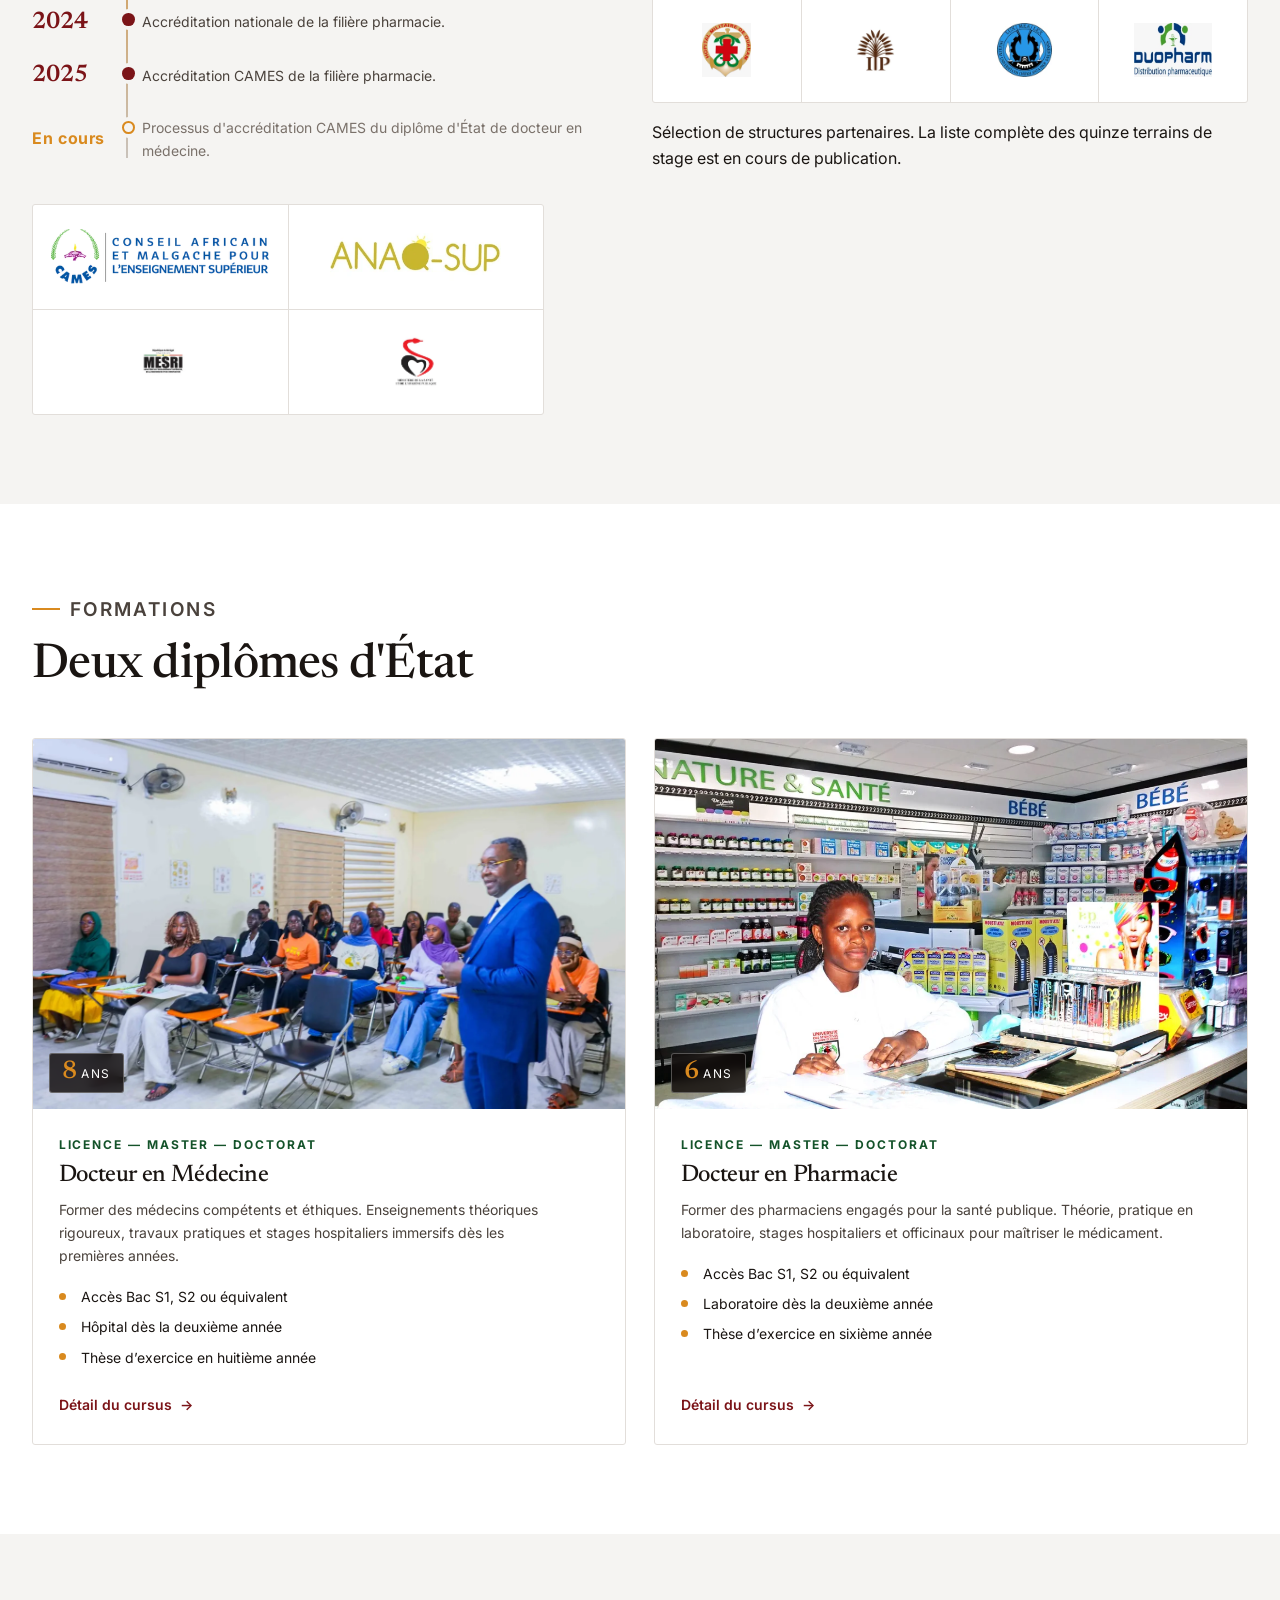
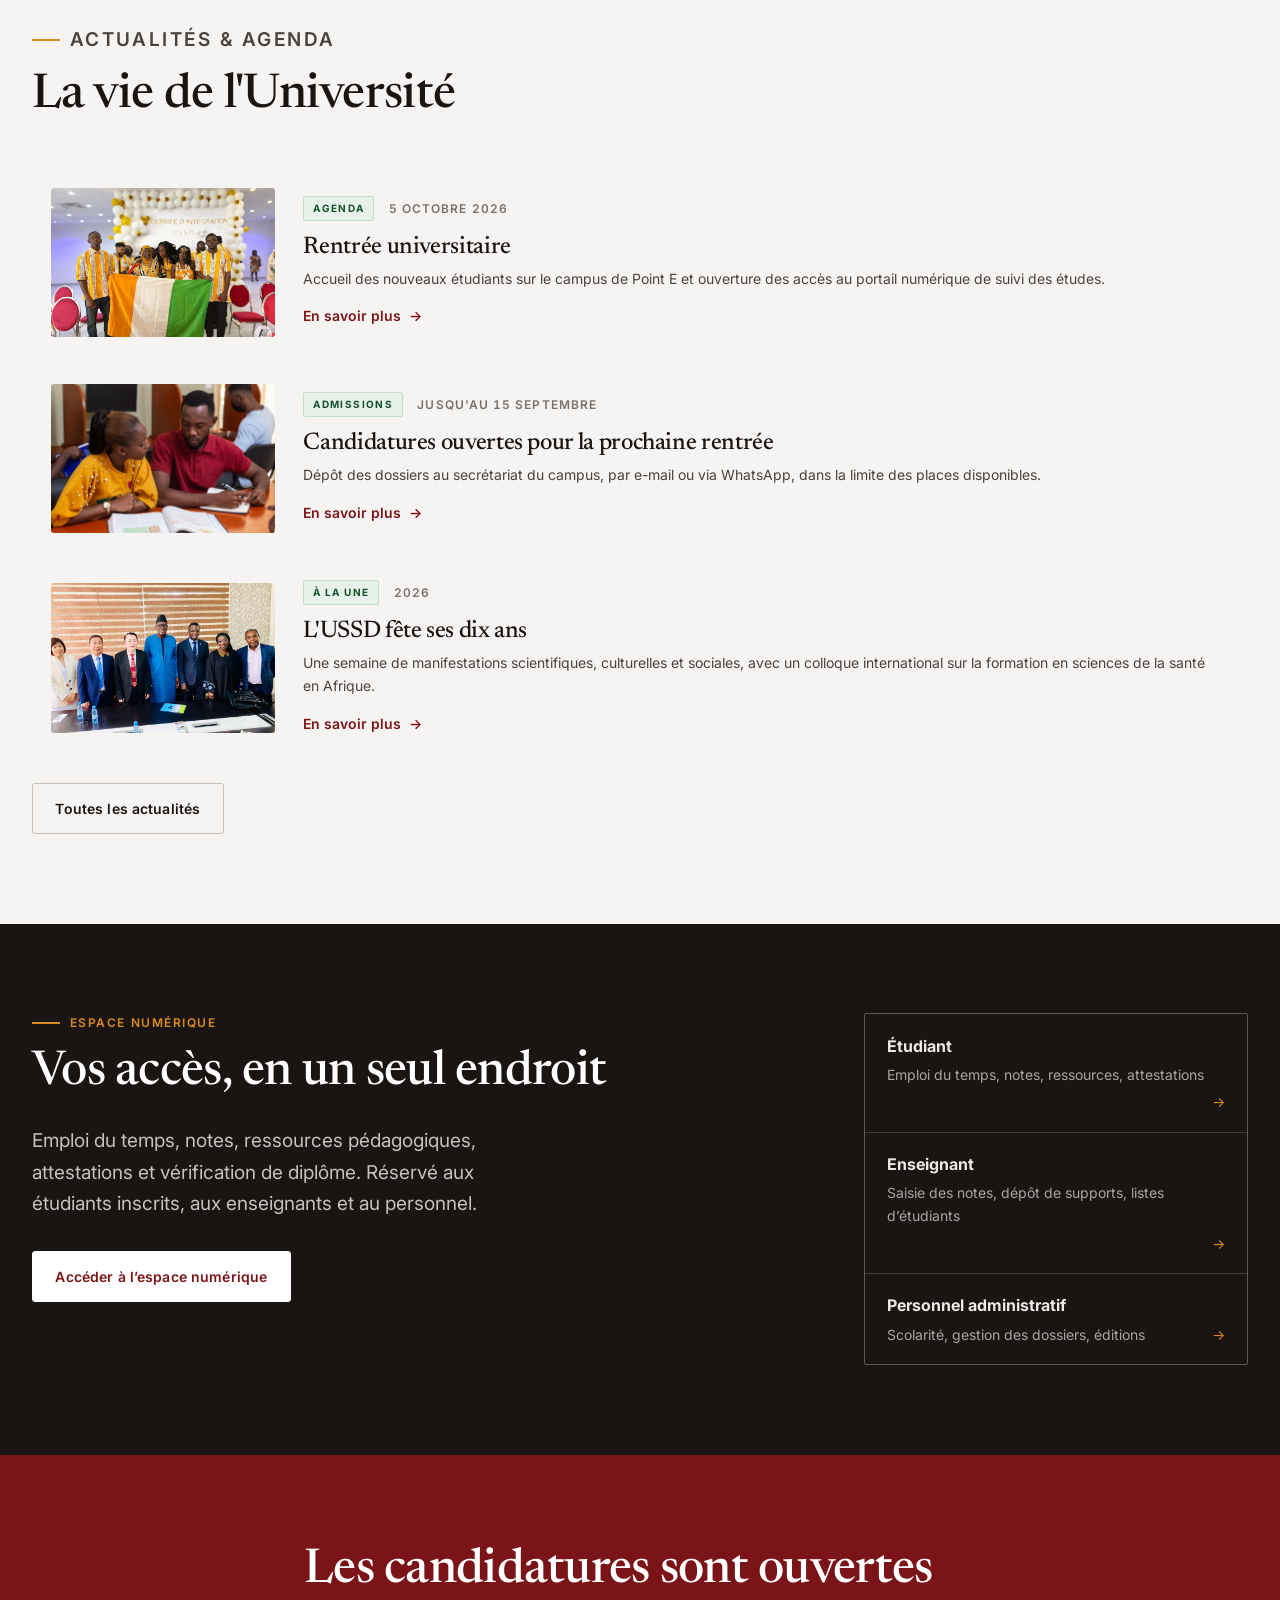
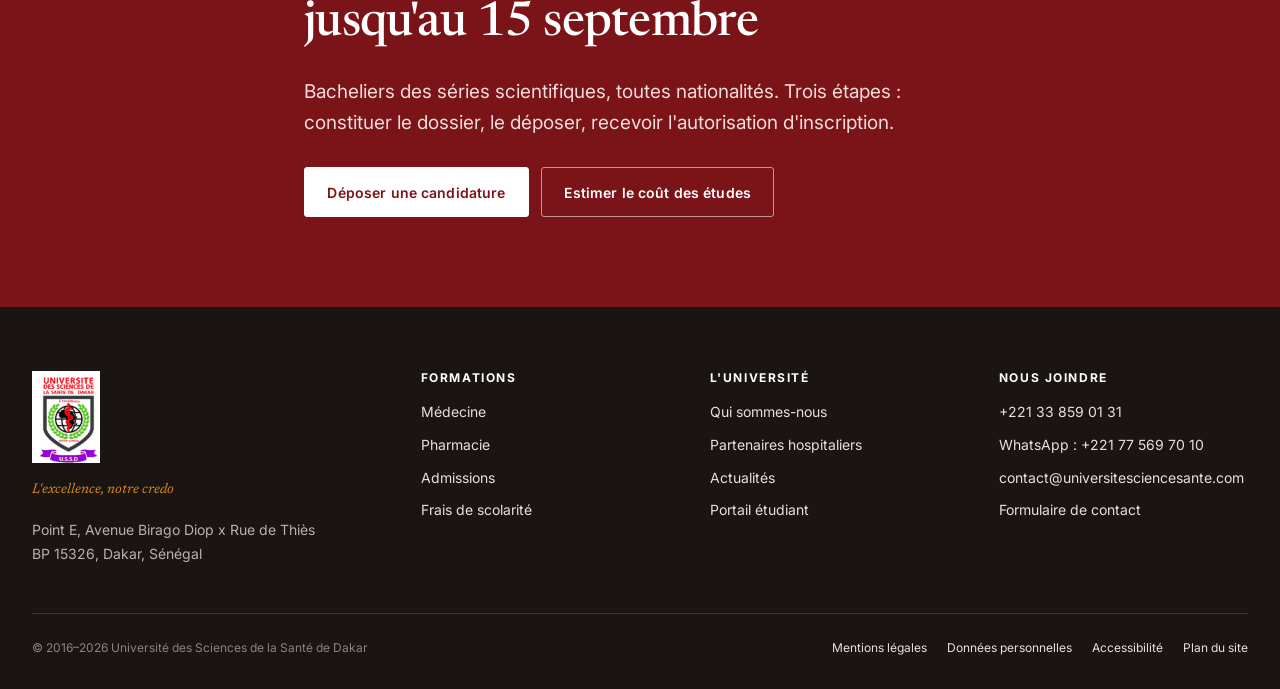
==== commit b41865e4: "Actualités en cartes-liens, reconnaissances en chronologie Actualités — chaque entrée devient une ca" ====
--- a/index.html
+++ b/index.html
@@ -399,15 +399,15 @@
       </div>
       <div class="grid grid--2">
         <div>
-          <ul class="facts">
-            <li><time datetime="2016">2016</time><span>Autorisation d'ouverture délivrée par le Ministère de l'Enseignement supérieur du Sénégal.</span></li>
-            <li><time datetime="2018">2018</time><span>Habilitation à délivrer le diplôme d'État de docteur en médecine.</span></li>
-            <li><time datetime="2023">2023</time><span>Habilitation à délivrer le diplôme d'État de docteur en pharmacie.</span></li>
-            <li><time datetime="2024">2024</time><span>Accréditation nationale de la filière pharmacie.</span></li>
-            <li><time datetime="2025">2025</time><span>Accréditation CAMES de la filière pharmacie.</span></li>
-            <li><time datetime="2026">En cours</time><span>Processus d'accréditation CAMES du diplôme d'État de docteur en médecine.</span></li>
+          <ul class="facts reveal">
+            <li class="fact" style="--i:0"><time datetime="2016">2016</time><span>Autorisation d'ouverture délivrée par le Ministère de l'Enseignement supérieur du Sénégal.</span></li>
+            <li class="fact" style="--i:1"><time datetime="2018">2018</time><span>Habilitation à délivrer le diplôme d'État de docteur en médecine.</span></li>
+            <li class="fact" style="--i:2"><time datetime="2023">2023</time><span>Habilitation à délivrer le diplôme d'État de docteur en pharmacie.</span></li>
+            <li class="fact" style="--i:3"><time datetime="2024">2024</time><span>Accréditation nationale de la filière pharmacie.</span></li>
+            <li class="fact" style="--i:4"><time datetime="2025">2025</time><span>Accréditation CAMES de la filière pharmacie.</span></li>
+            <li class="fact fact--encours" style="--i:5"><time datetime="2026">En cours</time><span>Processus d'accréditation CAMES du diplôme d'État de docteur en médecine.</span></li>
           </ul>
-          <ul class="logo-wall" style="max-width:32rem;grid-template-columns:repeat(2,1fr)">
+          <ul class="logo-wall reveal" style="--i:1;max-width:32rem;grid-template-columns:repeat(2,1fr)">
             <li><img src="assets/img/logos/logo-cames.webp" alt="CAMES — Conseil africain et malgache pour l'enseignement supérieur" width="320" height="80" loading="lazy" decoding="async"></li>
             <li><img src="assets/img/logos/logo-anaqsup.webp" alt="ANAQ-Sup — Autorité nationale d'assurance qualité de l'enseignement supérieur" width="320" height="102" loading="lazy" decoding="async"></li>
             <li><img src="assets/img/logos/logo-mesri.webp" alt="Ministère de l'Enseignement supérieur, de la Recherche et de l'Innovation" width="240" height="255" loading="lazy" decoding="async"></li>
@@ -419,7 +419,7 @@
           <p style="color:var(--ink-soft);font-size:var(--t-sm)">
             Les stages se déroulent dans les structures partenaires de l'Université.
           </p>
-          <ul class="logo-wall">
+          <ul class="logo-wall reveal" style="--i:1">
             <li><img src="assets/img/logos/logo-fann.webp" alt="Hôpital de Fann" width="240" height="171" loading="lazy" decoding="async"></li>
             <li><img src="assets/img/logos/logo-hopital-principal.webp" alt="Hôpital Principal de Dakar" width="240" height="240" loading="lazy" decoding="async"></li>
             <li><img src="assets/img/logos/logo-abass-ndao.webp" alt="Hôpital Abass Ndao" width="225" height="224" loading="lazy" decoding="async"></li>
@@ -501,39 +501,51 @@
         <p class="eyebrow">Actualités &amp; agenda</p>
         <h2 id="actu-titre">La vie de l'Université</h2>
       </div>
-      <article class="news-item reveal" style="--i:0">
+      <a class="news-item reveal" style="--i:0" href="actualites.html">
       <div class="news-item__vue">
         <img src="assets/img/photos/campus-03.webp" alt="Étudiants de l&rsquo;USSD lors de la journée d&rsquo;intégration"
              width="640" height="428" loading="lazy" decoding="async">
       </div>
       <div class="news-item__corps">
-        <time datetime="2026-10-05">5 octobre 2026</time>
+        <p class="news-item__meta">
+          <span class="news-item__tag">Agenda</span>
+          <time datetime="2026-10-05">5 octobre 2026</time>
+        </p>
         <h3>Rentrée universitaire</h3>
-          <p>Accueil des nouveaux étudiants sur le campus de Point E et ouverture des accès au portail numérique de suivi des études.</p>
-        </div>
-    </article>
-      <article class="news-item reveal" style="--i:1">
+        <p>Accueil des nouveaux étudiants sur le campus de Point E et ouverture des accès au portail numérique de suivi des études.</p>
+        <span class="news-item__action">En savoir plus<i aria-hidden="true">&rarr;</i></span>
+      </div>
+    </a>
+      <a class="news-item reveal" style="--i:1" href="admissions.html#candidater">
       <div class="news-item__vue">
         <img src="assets/img/photos/secretariat.webp" alt="Le secrétariat de l&rsquo;USSD, où sont déposés les dossiers de candidature"
              width="640" height="428" loading="lazy" decoding="async">
       </div>
       <div class="news-item__corps">
-        <time datetime="2026-09-15">Jusqu'au 15 septembre</time>
+        <p class="news-item__meta">
+          <span class="news-item__tag">Admissions</span>
+          <time datetime="2026-09-15">Jusqu'au 15 septembre</time>
+        </p>
         <h3>Candidatures ouvertes pour la prochaine rentrée</h3>
-          <p>Dépôt des dossiers au secrétariat du campus, par e-mail ou via WhatsApp, dans la limite des places disponibles.</p>
-        </div>
-    </article>
-      <article class="news-item reveal" style="--i:2">
+        <p>Dépôt des dossiers au secrétariat du campus, par e-mail ou via WhatsApp, dans la limite des places disponibles.</p>
+        <span class="news-item__action">En savoir plus<i aria-hidden="true">&rarr;</i></span>
+      </div>
+    </a>
+      <a class="news-item reveal" style="--i:2" href="actualites.html">
       <div class="news-item__vue">
         <img src="assets/img/photos/etudiants-02.webp" alt="Réunion officielle à l&rsquo;USSD avec une délégation académique internationale"
              width="640" height="428" loading="lazy" decoding="async">
       </div>
       <div class="news-item__corps">
-        <time datetime="2026-03-29">2026</time>
+        <p class="news-item__meta">
+          <span class="news-item__tag">À la une</span>
+          <time datetime="2026-03-29">2026</time>
+        </p>
         <h3>L'USSD fête ses dix ans</h3>
-          <p>Une semaine de manifestations scientifiques, culturelles et sociales, avec un colloque international sur la formation en sciences de la santé en Afrique.</p>
-        </div>
-    </article>
+        <p>Une semaine de manifestations scientifiques, culturelles et sociales, avec un colloque international sur la formation en sciences de la santé en Afrique.</p>
+        <span class="news-item__action">En savoir plus<i aria-hidden="true">&rarr;</i></span>
+      </div>
+    </a>
       <p style="margin-top:1.75rem"><a class="btn btn--ghost" href="actualites.html">Toutes les actualités</a></p>
     </div>
   </section>
--- a/assets/css/ussd.css
+++ b/assets/css/ussd.css
@@ -786,7 +786,15 @@
 }
 .logo-wall li { background: var(--paper); list-style: none;
   display: grid; place-items: center; padding: 1.15rem 1rem; min-height: 6.5rem; }
-.logo-wall img { max-height: 3.4rem; width: auto; max-width: 100%; object-fit: contain; }
+.logo-wall img {
+  max-height: 3.4rem; width: auto; max-width: 100%; object-fit: contain;
+  transition: transform .4s cubic-bezier(.22,.8,.28,1);
+}
+.logo-wall li { transition: background-color .3s ease; }
+@media (hover: hover) {
+  .logo-wall li:hover { background: var(--ochre-lt); }
+  .logo-wall li:hover img { transform: scale(1.08); }
+}
 .logo-wall figcaption, .logo-wall span {
   font-size: .625rem; color: var(--ink-faint); text-align: center;
   margin-top: .55rem; line-height: 1.35;
@@ -804,11 +812,55 @@
 .person span { display: block; font-size: var(--t-xs); color: var(--ink-soft); margin-top: .2rem; line-height: 1.4; }
 
 /* Ligne de faits vérifiables (accréditations datées) */
-.facts { list-style: none; margin: 0 0 1.5rem; padding: 0; }
-.facts li { display: grid; grid-template-columns: 4.5rem 1fr; gap: 1rem;
-  padding: .75rem 0; border-bottom: 1px solid var(--line); font-size: var(--t-sm); }
-.facts li:first-child { border-top: 1px solid var(--line); }
-.facts time { font-weight: 700; color: var(--oxblood); font-variant-numeric: tabular-nums; }
+/* --- Chronologie des reconnaissances ------------------------------------
+   Un rail vertical relie les jalons, chacun marque d'un point. Le rail se
+   trace et les points se posent l'un apres l'autre quand la section arrive
+   a l'ecran : la trajectoire de l'etablissement se lit comme une montee. */
+.facts {
+  --rail: 5.9rem;
+  list-style: none; margin: 0 0 1.75rem; padding: 0; position: relative;
+}
+.facts::before {
+  content: ""; position: absolute; left: var(--rail); top: 1.1rem; bottom: 1.1rem;
+  width: 2px; background: linear-gradient(to bottom, var(--ochre), var(--line-strong));
+  transform: scaleY(0); transform-origin: top;
+  transition: transform 1200ms cubic-bezier(.22,.8,.28,1);
+}
+.facts.is-in::before { transform: scaleY(1); }
+
+.fact {
+  position: relative; display: grid; grid-template-columns: 4.75rem 1fr;
+  gap: 0 2.1rem; padding: .85rem 0; font-size: var(--t-sm);
+}
+.fact::before {
+  content: ""; position: absolute; left: calc(var(--rail) - .3rem); top: 1.15rem;
+  width: .8rem; height: .8rem; border-radius: 50%;
+  background: var(--oxblood); box-shadow: 0 0 0 4px var(--mist);
+  transform: scale(0);
+}
+.facts.is-in .fact::before {
+  animation: jalon 460ms cubic-bezier(.34, 1.3, .5, 1) both;
+  animation-delay: calc(var(--i, 0) * 130ms + 260ms);
+}
+@keyframes jalon { to { transform: scale(1); } }
+
+.fact time {
+  font-family: var(--display); font-size: var(--t-xl); font-weight: 600;
+  color: var(--oxblood); font-variant-numeric: tabular-nums; line-height: 1.1;
+}
+.fact span { color: var(--ink-soft); align-self: center; }
+
+/* Le dernier jalon n'est pas acquis : point creux, date en ocre. */
+.fact--encours::before { background: var(--mist); border: 2px solid var(--ochre); }
+.fact--encours time { color: var(--ochre); font-size: var(--t-base); font-family: var(--body);
+  font-weight: 700; letter-spacing: .04em; align-self: center; }
+.fact--encours span { color: var(--ink-faint); }
+
+@media (max-width: 34rem) {
+  .facts { --rail: 4.6rem; }
+  .fact { grid-template-columns: 3.6rem 1fr; gap: 0 1.5rem; }
+  .fact time { font-size: var(--t-lg); }
+}
 
 
 /* --- 10 ter. Cartes de cursus -------------------------------------------
@@ -897,30 +949,56 @@
   width: .5rem; height: .5rem; background: var(--ochre); border-radius: 50%;
 }
 
+/* --- Actualites : chaque entree est une carte-lien -----------------------
+   Plus de filets de separation : c'est la carte elle-meme qui se detache au
+   survol. Un seul geste coordonne — la vignette se rapproche, la carte se
+   souleve, le titre passe en oxblood, la fleche avance. */
 .news-item {
-  display: grid; gap: 1.25rem 1.75rem; grid-template-columns: 13rem 1fr;
-  align-items: start; padding: 1.5rem 0; border-bottom: 1px solid var(--line);
-}
-.news-item:first-of-type { border-top: 1px solid var(--line); }
-
-/* Vignette : cadrage constant, et un leger rapproche a la survol. */
+  display: grid; gap: 1.25rem 1.75rem; grid-template-columns: 14rem 1fr;
+  align-items: center; text-decoration: none; color: inherit;
+  padding: 1.15rem; border-radius: var(--radius);
+  border: 1px solid transparent;
+  transition: background-color .35s ease, border-color .35s ease,
+              transform .4s cubic-bezier(.22,.8,.28,1), box-shadow .4s ease;
+}
+.news-item + .news-item { margin-top: .5rem; }
+.news-item:hover {
+  background: var(--paper); border-color: var(--line);
+  transform: translateY(-3px);
+  box-shadow: 0 2px 4px rgba(26,21,18,.04), 0 22px 44px -26px rgba(26,21,18,.4);
+}
+
 .news-item__vue { overflow: hidden; border-radius: var(--radius); background: var(--mist); }
 .news-item__vue img {
-  width: 100%; height: 100%; aspect-ratio: 3 / 2; object-fit: cover; display: block;
-  transition: transform .5s cubic-bezier(.22,.8,.28,1);
-}
-.news-item:hover .news-item__vue img { transform: scale(1.05); }
-
-.news-item__corps { display: block; }
+  width: 100%; aspect-ratio: 3 / 2; object-fit: cover; display: block;
+  transition: transform .6s cubic-bezier(.22,.8,.28,1);
+}
+.news-item:hover .news-item__vue img { transform: scale(1.06); }
+
+.news-item__meta { display: flex; flex-wrap: wrap; align-items: center; gap: .6rem .9rem; margin: 0 0 .55rem; }
+.news-item__tag {
+  font-size: .625rem; font-weight: 700; letter-spacing: .14em; text-transform: uppercase;
+  color: var(--laurel); background: var(--laurel-lt); border: 1px solid #C4DCCB;
+  padding: .22rem .55rem; border-radius: 2px;
+}
 .news-item time {
-  display: inline-block; margin-bottom: .5rem;
-  font-size: var(--t-xs); font-weight: 700; letter-spacing: .1em; text-transform: uppercase;
-  color: var(--oxblood); font-variant-numeric: tabular-nums;
-  padding-left: .65rem; border-left: 2px solid var(--ochre);
-}
-.news-item h3 { font-size: var(--t-xl); margin-bottom: .35rem; }
-.news-item p { font-size: var(--t-sm); color: var(--ink-soft); margin: 0; }
-@media (max-width: 44rem) { .news-item { grid-template-columns: 1fr; gap: .9rem; } }
+  font-size: var(--t-xs); font-weight: 600; letter-spacing: .09em; text-transform: uppercase;
+  color: var(--ink-faint); font-variant-numeric: tabular-nums;
+}
+.news-item h3 { font-size: var(--t-xl); margin-bottom: .35rem; transition: color .3s ease; }
+.news-item:hover h3 { color: var(--oxblood); }
+.news-item p { font-size: var(--t-sm); color: var(--ink-soft); margin: 0 0 .8rem; }
+
+.news-item__action {
+  display: inline-flex; align-items: center; gap: .45rem;
+  font-size: var(--t-sm); font-weight: 600; color: var(--oxblood);
+}
+.news-item__action i { font-style: normal; transition: transform .3s cubic-bezier(.22,.8,.28,1); }
+.news-item:hover .news-item__action i { transform: translateX(5px); }
+
+@media (max-width: 44rem) {
+  .news-item { grid-template-columns: 1fr; gap: .9rem; padding: .9rem; }
+}
 
 /* --- 12. Formulaires & simulateur --------------------------------------- */
 .field { margin-bottom: 1.15rem; }
